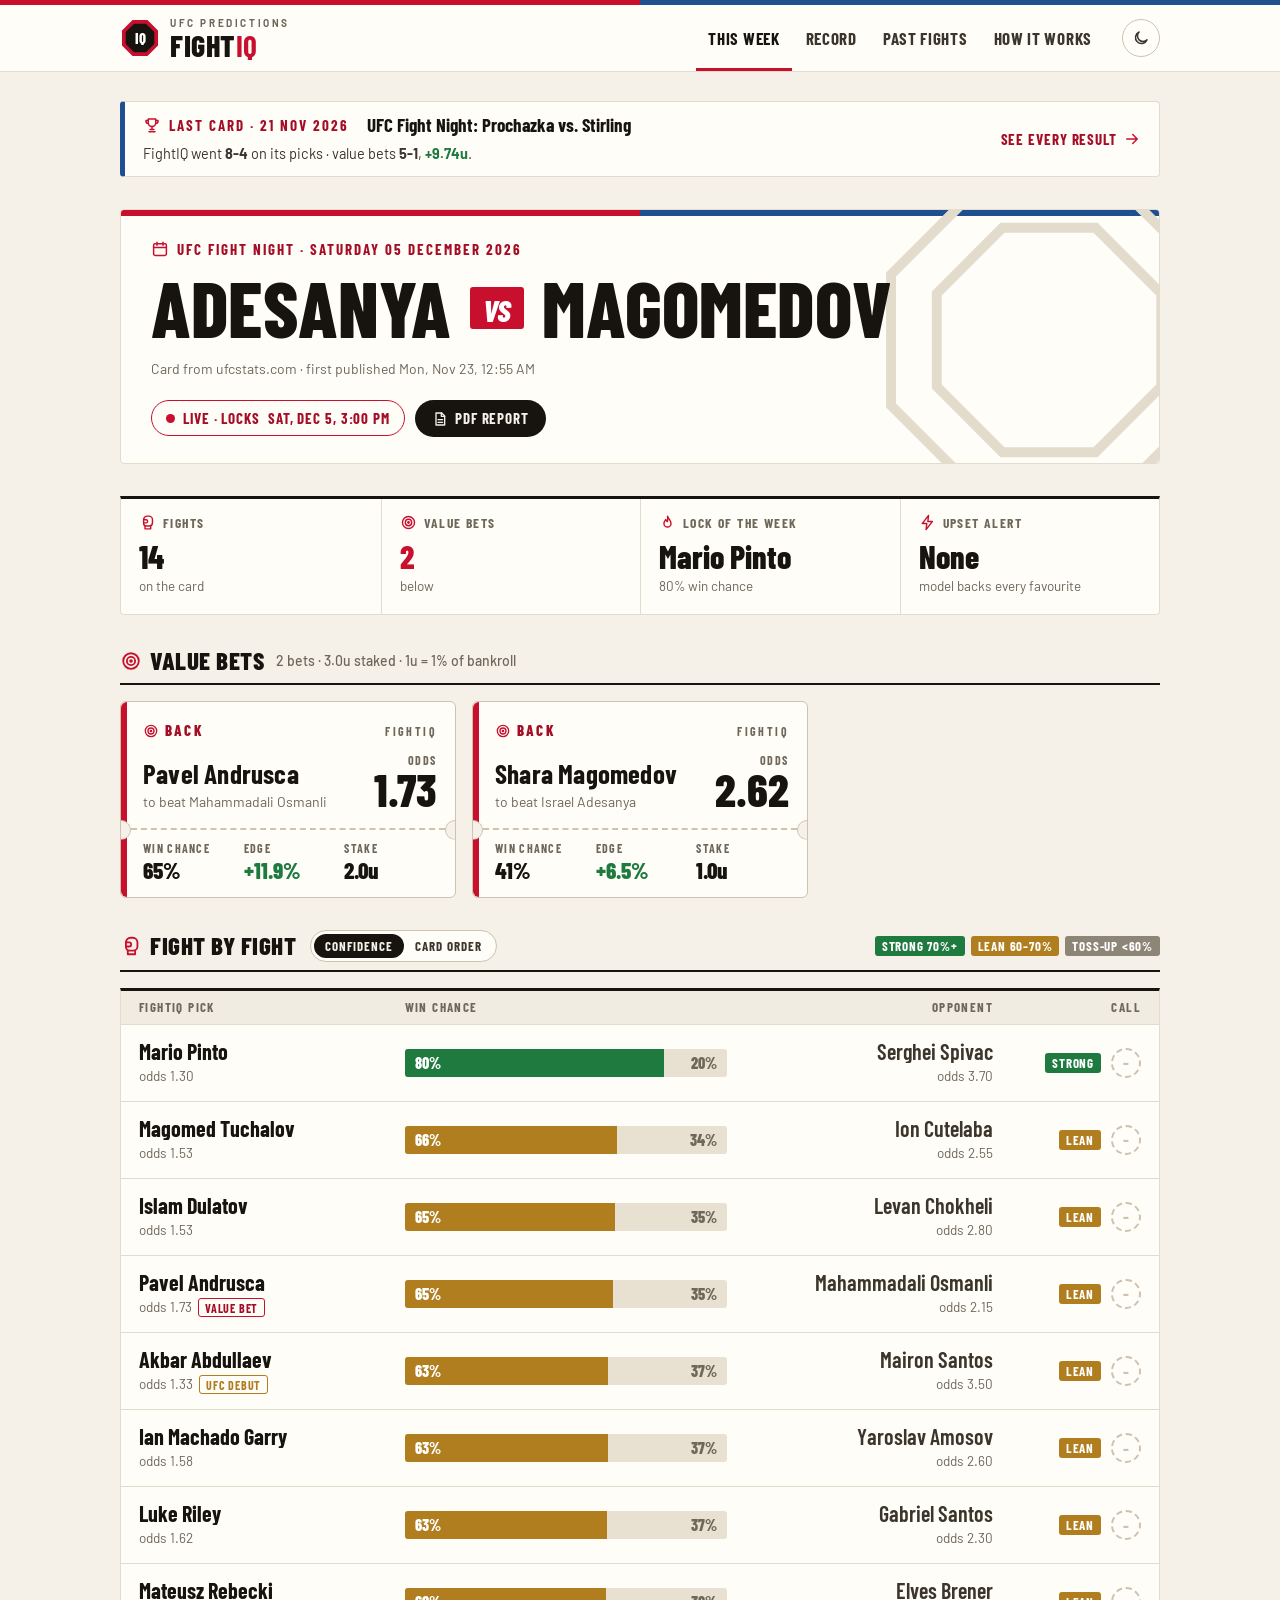
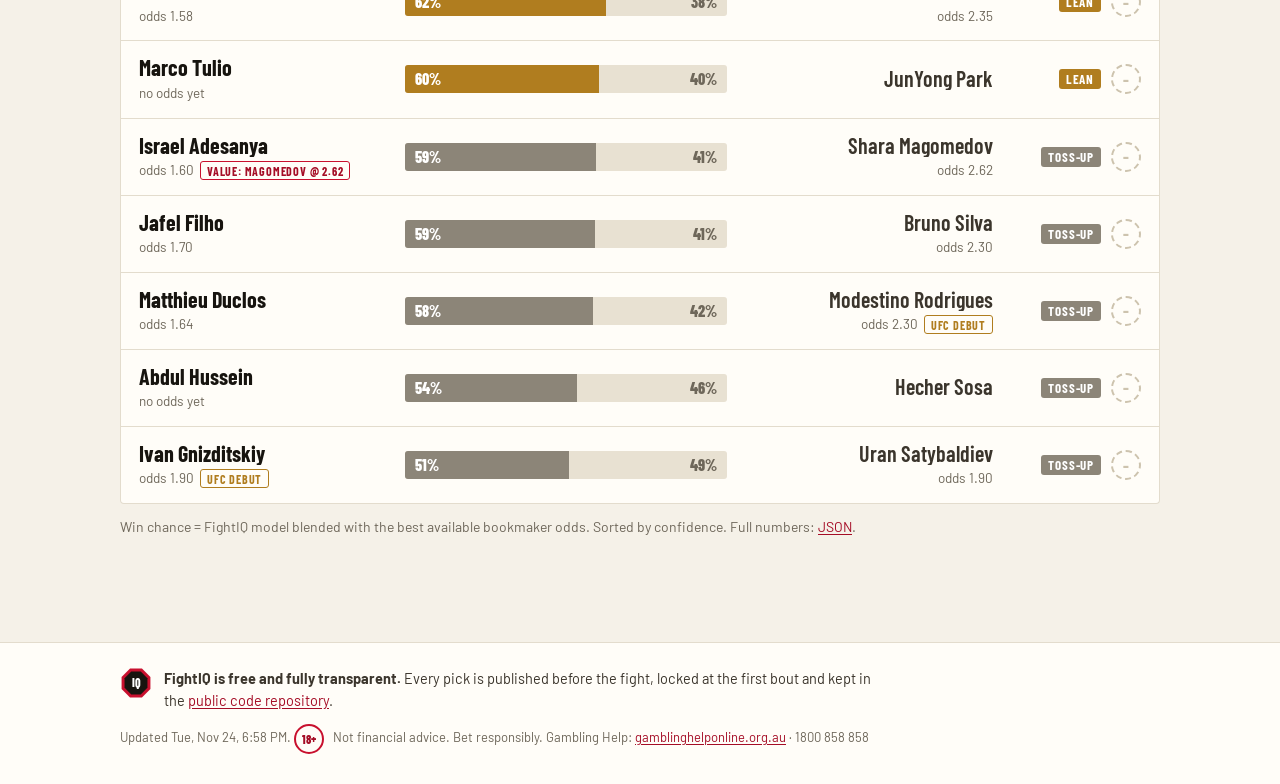
==== site/index.html @ d4d3aa1a "FightIQ update 2026-11-24 18:58 UTC" ====
<!doctype html>
<html lang="en">
<head>
<meta charset="utf-8">
<meta name="viewport" content="width=device-width, initial-scale=1">
<title>This week · UFC FightIQ</title>
<meta name="description" content="UFC FightIQ: free, fully transparent UFC fight predictions, value bets and a public track record.">
<meta name="theme-color" content="#f5f1e8">
<link rel="icon" href="assets/logo.svg" type="image/svg+xml">
<link rel="preconnect" href="https://fonts.googleapis.com"><link rel="preconnect" href="https://fonts.gstatic.com" crossorigin>
<link rel="stylesheet" href="https://fonts.googleapis.com/css2?family=Barlow+Condensed:ital,wght@0,600;0,700;0,800;1,800&family=Barlow:wght@400;500;600;700&display=swap">
<link rel="stylesheet" href="assets/style.css?v=7cd8a8290e">
<script>try{var t=localStorage.getItem("fightiq-theme");if(t)document.documentElement.setAttribute("data-theme",t)}catch(e){}</script>
</head>
<body>
<header class="top">
  <div class="wrap top-in">
    <a class="brand" href="index.html" aria-label="FightIQ home"><svg class="logo" viewBox="0 0 40 40" aria-hidden="true"><polygon points="38.02,27.46 27.46,38.02 12.54,38.02 1.98,27.46 1.98,12.54 12.54,1.98 27.46,1.98 38.02,12.54" fill="#C8102E"/><polygon points="34.32,25.93 25.93,34.32 14.07,34.32 5.68,25.93 5.68,14.07 14.07,5.68 25.93,5.68 34.32,14.07" fill="#17140F"/><text x="20" y="25.6" text-anchor="middle" font-size="15" font-weight="800" fill="#fff" font-family="Barlow Condensed,Arial Narrow,Helvetica,sans-serif">IQ</text></svg><span class="word"><small>UFC predictions</small>FIGHT<b>IQ</b></span></a>
    <nav aria-label="Main"><a href="index.html" class="on" aria-current="page">This week</a><a href="record.html">Record</a><a href="search.html">Past fights</a><a href="model.html">How it works</a></nav>
    <button class="theme" type="button" aria-label="Switch light or dark mode"><span class="ico moon"><svg viewBox="0 0 24 24" aria-hidden="true"><path d="M20 14.5A8 8 0 1 1 9.5 4a6.5 6.5 0 0 0 10.5 10.5z"/></svg></span><span class="ico sun"><svg viewBox="0 0 24 24" aria-hidden="true"><circle cx="12" cy="12" r="4"/><path d="M12 2v2.5M12 19.5V22M4.9 4.9l1.8 1.8M17.3 17.3l1.8 1.8M2 12h2.5M19.5 12H22M4.9 19.1l1.8-1.8M17.3 6.7l1.8-1.8"/></svg></span></button>
  </div>
</header>
<main class="wrap">
<a class="lastcard" href="weeks/2026-11-21_UFC-Fight-Night-Prochazka-vs-Stirling.html"><span class="kicker"><span class="ico"><svg viewBox="0 0 24 24" aria-hidden="true"><path d="M7 4h10v5a5 5 0 0 1-10 0z"/><path d="M7 6H4v1a3 3 0 0 0 3 3M17 6h3v1a3 3 0 0 1-3 3M12 14v4M8 21h8M9.5 18h5"/></svg></span>Last card · 21 Nov 2026</span><b>UFC Fight Night: Prochazka vs. Stirling</b><span class="lc-line">FightIQ went <b>8-4</b> on its picks · value bets <b>5-1</b>, <b class="good">+9.74u</b>.</span><span class="lc-go">See every result <span class="ico"><svg viewBox="0 0 24 24" aria-hidden="true"><path d="M5 12h14M13 6l6 6-6 6"/></svg></span></span></a>
<section class="poster">
  <svg class="watermark" viewBox="0 0 40 40" aria-hidden="true"><polygon points="37.55,27.27 27.27,37.55 12.73,37.55 2.45,27.27 2.45,12.73 12.73,2.45 27.27,2.45 37.55,12.73"/><polygon points="32.47,25.17 25.17,32.47 14.83,32.47 7.53,25.17 7.53,14.83 14.83,7.53 25.17,7.53 32.47,14.83"/></svg>
  <div class="poster-copy">
    <p class="kicker"><span class="ico"><svg viewBox="0 0 24 24" aria-hidden="true"><rect x="3.5" y="5" width="17" height="15.5" rx="2"/><path d="M3.5 10h17M8 3v4M16 3v4"/></svg></span>UFC Fight Night · Saturday 05 December 2026</p>
    <h1 class="bout" aria-label="UFC Fight Night: Adesanya vs. Magomedov"><span>Adesanya</span><i>vs</i><span>Magomedov</span></h1>
    <p class="meta">Card from ufcstats.com · first published
    <time datetime="2026-11-23T00:55:27+00:00">2026-11-23</time></p>
    
  </div>
  <div class="poster-side"><span class="status live"><span class="pulse"></span>Live · locks <time datetime="2026-12-05T15:00:00+00:00">2026-12-05 15:00 UTC</time></span><a class="btn" href="reports/2026-12-05_UFC-Fight-Night-Adesanya-vs-Magomedov.pdf"><span class="ico"><svg viewBox="0 0 24 24" aria-hidden="true"><path d="M6 3h8.5L19 7.5V21H6z"/><path d="M14 3v5h5M9 13h7M9 17h7"/></svg></span>PDF report</a></div>
</section><section class="board"><div class="cell"><span class="lbl"><span class="ico"><svg viewBox="0 0 24 24" aria-hidden="true"><path d="M6.5 12V8a5 5 0 0 1 5-5H14a5 5 0 0 1 5 5v4.5a4.5 4.5 0 0 1-4.5 4.5h-4A4 4 0 0 1 6.5 13z"/><path d="M6.5 12.5H10a2.2 2.2 0 0 0 0-4.4H6.5"/><path d="M8.5 17v4h8v-4"/></svg></span>Fights</span><strong class="val">14</strong><span class="sub">on the card</span></div><div class="cell"><span class="lbl"><span class="ico"><svg viewBox="0 0 24 24" aria-hidden="true"><circle cx="12" cy="12" r="8.5"/><circle cx="12" cy="12" r="4.5"/><circle cx="12" cy="12" r="1" fill="currentColor"/></svg></span>Value bets</span><strong class="val accent">2</strong><span class="sub">below</span></div><div class="cell"><span class="lbl"><span class="ico"><svg viewBox="0 0 24 24" aria-hidden="true"><path d="M12 3c.6 3.4 5 5.6 5 10.4a5 5 0 0 1-10 0c0-2.6 1.6-4.3 2.6-5.7.4 1.7 1.2 2.7 2.2 3.2.7-2.4.8-5 .2-7.9z"/></svg></span>Lock of the week</span><strong class="val">Mario Pinto</strong><span class="sub">80% win chance</span></div><div class="cell"><span class="lbl"><span class="ico"><svg viewBox="0 0 24 24" aria-hidden="true"><path d="M13.5 2 4.5 13.5h6.5L10 22l9-11.5h-6.5z"/></svg></span>Upset alert</span><strong class="val">None</strong><span class="sub">model backs every favourite</span></div></section>
<section><h2><span class="ico"><svg viewBox="0 0 24 24" aria-hidden="true"><circle cx="12" cy="12" r="8.5"/><circle cx="12" cy="12" r="4.5"/><circle cx="12" cy="12" r="1" fill="currentColor"/></svg></span>Value bets<span class="h2-note">2 bets · 3.0u staked · 1u = 1% of bankroll</span></h2><div class="slips"><article class="slip">
  <div class="slip-top"><span class="stamp"><span class="ico"><svg viewBox="0 0 24 24" aria-hidden="true"><circle cx="12" cy="12" r="8.5"/><circle cx="12" cy="12" r="4.5"/><circle cx="12" cy="12" r="1" fill="currentColor"/></svg></span>Back</span><span class="slip-id">FightIQ</span></div>
  <div class="slip-main"><div><h3>Pavel Andrusca</h3><small>to beat Mahammadali Osmanli</small></div>
  <div class="odds"><span>Odds</span><strong>1.73</strong></div></div>
  <div class="perf" aria-hidden="true"></div>
  <dl class="slip-stats"><div><dt>Win chance</dt><dd>65%</dd></div>
  <div><dt>Edge</dt><dd class="good">+11.9%</dd></div><div><dt>Stake</dt><dd>2.0u</dd></div></dl>
</article><article class="slip">
  <div class="slip-top"><span class="stamp"><span class="ico"><svg viewBox="0 0 24 24" aria-hidden="true"><circle cx="12" cy="12" r="8.5"/><circle cx="12" cy="12" r="4.5"/><circle cx="12" cy="12" r="1" fill="currentColor"/></svg></span>Back</span><span class="slip-id">FightIQ</span></div>
  <div class="slip-main"><div><h3>Shara Magomedov</h3><small>to beat Israel Adesanya</small></div>
  <div class="odds"><span>Odds</span><strong>2.62</strong></div></div>
  <div class="perf" aria-hidden="true"></div>
  <dl class="slip-stats"><div><dt>Win chance</dt><dd>41%</dd></div>
  <div><dt>Edge</dt><dd class="good">+6.5%</dd></div><div><dt>Stake</dt><dd>1.0u</dd></div></dl>
</article></div></section>
<section>
  <h2><span class="ico"><svg viewBox="0 0 24 24" aria-hidden="true"><path d="M6.5 12V8a5 5 0 0 1 5-5H14a5 5 0 0 1 5 5v4.5a4.5 4.5 0 0 1-4.5 4.5h-4A4 4 0 0 1 6.5 13z"/><path d="M6.5 12.5H10a2.2 2.2 0 0 0 0-4.4H6.5"/><path d="M8.5 17v4h8v-4"/></svg></span>Fight by fight <span class="sort" role="group" aria-label="Order fights by"><button type="button" class="sort-btn" data-sort="conf" aria-pressed="true">Confidence</button><button type="button" class="sort-btn" data-sort="card" aria-pressed="false">Card order</button></span><span class="legend"><span class="tier strong">Strong 70%+</span><span class="tier lean">Lean 60–70%</span><span class="tier toss">Toss-up &lt;60%</span></span></h2>
  <div class="tape" role="table" aria-label="FightIQ picks for every fight" data-sort="conf">
    <div class="bout-row tape-head" role="row"><span role="columnheader">FightIQ pick</span><span role="columnheader">Win chance</span>
    <span role="columnheader">Opponent</span><span role="columnheader">Call</span></div>
    <div class="bout-row" role="row" data-card="3" data-p="0.8043">
  <div class="corner pick" role="cell"><b>Mario Pinto</b><small>odds 1.30</small></div>
  <div class="split" role="cell" data-tip="Mario Pinto: 80.4% · model 79.0% · bookies 75.4%"><span class="seg strong" style="width:80.4%">80%</span><span class="seg opp">20%</span></div>
  <div class="corner opp" role="cell"><b>Serghei Spivac</b><small>odds 3.70</small></div>
  <div class="call" role="cell"><span class="tier strong">Strong</span><span class="res pending" title="Result not in yet">–</span></div>
</div><div class="bout-row" role="row" data-card="6" data-p="0.6585">
  <div class="corner pick" role="cell"><b>Magomed Tuchalov</b><small>odds 1.53</small></div>
  <div class="split" role="cell" data-tip="Magomed Tuchalov: 65.8% · model 63.2% · bookies 63.4%"><span class="seg lean" style="width:65.8%">66%</span><span class="seg opp">34%</span></div>
  <div class="corner opp" role="cell"><b>Ion Cutelaba</b><small>odds 2.55</small></div>
  <div class="call" role="cell"><span class="tier lean">Lean</span><span class="res pending" title="Result not in yet">–</span></div>
</div><div class="bout-row" role="row" data-card="4" data-p="0.6523">
  <div class="corner pick" role="cell"><b>Islam Dulatov</b><small>odds 1.53</small></div>
  <div class="split" role="cell" data-tip="Islam Dulatov: 65.2% · model 56.5% · bookies 64.9%"><span class="seg lean" style="width:65.2%">65%</span><span class="seg opp">35%</span></div>
  <div class="corner opp" role="cell"><b>Levan Chokheli</b><small>odds 2.80</small></div>
  <div class="call" role="cell"><span class="tier lean">Lean</span><span class="res pending" title="Result not in yet">–</span></div>
</div><div class="bout-row" role="row" data-card="10" data-p="0.6471">
  <div class="corner pick" role="cell"><b>Pavel Andrusca</b><small>odds 1.73<span class="tag accent">Value bet</span></small></div>
  <div class="split" role="cell" data-tip="Pavel Andrusca: 64.7% · model 78.2% · bookies 55.8%"><span class="seg lean" style="width:64.7%">65%</span><span class="seg opp">35%</span></div>
  <div class="corner opp" role="cell"><b>Mahammadali Osmanli</b><small>odds 2.15</small></div>
  <div class="call" role="cell"><span class="tier lean">Lean</span><span class="res pending" title="Result not in yet">–</span></div>
</div><div class="bout-row" role="row" data-card="5" data-p="0.6315">
  <div class="corner pick" role="cell"><b>Akbar Abdullaev</b><small>odds 1.33<span class="tag">UFC debut</span></small></div>
  <div class="split" role="cell" data-tip="Akbar Abdullaev: 63.1% · model 22.9% · bookies 73.8%"><span class="seg lean" style="width:63.1%">63%</span><span class="seg opp">37%</span></div>
  <div class="corner opp" role="cell"><b>Mairon Santos</b><small>odds 3.50</small></div>
  <div class="call" role="cell"><span class="tier lean">Lean</span><span class="res pending" title="Result not in yet">–</span></div>
</div><div class="bout-row" role="row" data-card="2" data-p="0.6312">
  <div class="corner pick" role="cell"><b>Ian Machado Garry</b><small>odds 1.58<span class="slot">Co-main</span></small></div>
  <div class="split" role="cell" data-tip="Ian Machado Garry: 63.1% · model 56.5% · bookies 62.5%"><span class="seg lean" style="width:63.1%">63%</span><span class="seg opp">37%</span></div>
  <div class="corner opp" role="cell"><b>Yaroslav Amosov</b><small>odds 2.60</small></div>
  <div class="call" role="cell"><span class="tier lean">Lean</span><span class="res pending" title="Result not in yet">–</span></div>
</div><div class="bout-row" role="row" data-card="13" data-p="0.6285">
  <div class="corner pick" role="cell"><b>Luke Riley</b><small>odds 1.62</small></div>
  <div class="split" role="cell" data-tip="Luke Riley: 62.8% · model 64.6% · bookies 59.4%"><span class="seg lean" style="width:62.8%">63%</span><span class="seg opp">37%</span></div>
  <div class="corner opp" role="cell"><b>Gabriel Santos</b><small>odds 2.30</small></div>
  <div class="call" role="cell"><span class="tier lean">Lean</span><span class="res pending" title="Result not in yet">–</span></div>
</div><div class="bout-row" role="row" data-card="14" data-p="0.6241">
  <div class="corner pick" role="cell"><b>Mateusz Rebecki</b><small>odds 1.58</small></div>
  <div class="split" role="cell" data-tip="Mateusz Rebecki: 62.4% · model 59.6% · bookies 60.7%"><span class="seg lean" style="width:62.4%">62%</span><span class="seg opp">38%</span></div>
  <div class="corner opp" role="cell"><b>Elves Brener</b><small>odds 2.35</small></div>
  <div class="call" role="cell"><span class="tier lean">Lean</span><span class="res pending" title="Result not in yet">–</span></div>
</div><div class="bout-row" role="row" data-card="9" data-p="0.6024">
  <div class="corner pick" role="cell"><b>Marco Tulio</b><small>no odds yet</small></div>
  <div class="split" role="cell" data-tip="Marco Tulio: 60.2%"><span class="seg lean" style="width:60.2%">60%</span><span class="seg opp">40%</span></div>
  <div class="corner opp" role="cell"><b>JunYong Park</b><small></small></div>
  <div class="call" role="cell"><span class="tier lean">Lean</span><span class="res pending" title="Result not in yet">–</span></div>
</div><div class="bout-row" role="row" data-card="1" data-p="0.5937">
  <div class="corner pick" role="cell"><b>Israel Adesanya</b><small>odds 1.60<span class="slot">Main event</span><span class="tag accent">Value: Magomedov @ 2.62</span></small></div>
  <div class="split" role="cell" data-tip="Israel Adesanya: 59.4% · model 45.0% · bookies 62.2%"><span class="seg toss" style="width:59.4%">59%</span><span class="seg opp">41%</span></div>
  <div class="corner opp" role="cell"><b>Shara Magomedov</b><small>odds 2.62</small></div>
  <div class="call" role="cell"><span class="tier toss">Toss-up</span><span class="res pending" title="Result not in yet">–</span></div>
</div><div class="bout-row" role="row" data-card="7" data-p="0.5902">
  <div class="corner pick" role="cell"><b>Jafel Filho</b><small>odds 1.70</small></div>
  <div class="split" role="cell" data-tip="Jafel Filho: 59.0% · model 56.9% · bookies 57.8%"><span class="seg toss" style="width:59.0%">59%</span><span class="seg opp">41%</span></div>
  <div class="corner opp" role="cell"><b>Bruno Silva</b><small>odds 2.30</small></div>
  <div class="call" role="cell"><span class="tier toss">Toss-up</span><span class="res pending" title="Result not in yet">–</span></div>
</div><div class="bout-row" role="row" data-card="11" data-p="0.5829">
  <div class="corner pick" role="cell"><b>Matthieu Duclos</b><small>odds 1.64</small></div>
  <div class="split" role="cell" data-tip="Matthieu Duclos: 58.3% · model 51.1% · bookies 58.9%"><span class="seg toss" style="width:58.3%">58%</span><span class="seg opp">42%</span></div>
  <div class="corner opp" role="cell"><b>Modestino Rodrigues</b><small>odds 2.30<span class="tag">UFC debut</span></small></div>
  <div class="call" role="cell"><span class="tier toss">Toss-up</span><span class="res pending" title="Result not in yet">–</span></div>
</div><div class="bout-row" role="row" data-card="12" data-p="0.5355">
  <div class="corner pick" role="cell"><b>Abdul Hussein</b><small>no odds yet</small></div>
  <div class="split" role="cell" data-tip="Abdul Hussein: 53.5%"><span class="seg toss" style="width:53.5%">54%</span><span class="seg opp">46%</span></div>
  <div class="corner opp" role="cell"><b>Hecher Sosa</b><small></small></div>
  <div class="call" role="cell"><span class="tier toss">Toss-up</span><span class="res pending" title="Result not in yet">–</span></div>
</div><div class="bout-row" role="row" data-card="8" data-p="0.5079">
  <div class="corner pick" role="cell"><b>Ivan Gnizditskiy</b><small>odds 1.90<span class="tag">UFC debut</span></small></div>
  <div class="split" role="cell" data-tip="Ivan Gnizditskiy: 50.8% · model 52.5% · bookies 50.0%"><span class="seg toss" style="width:50.8%">51%</span><span class="seg opp">49%</span></div>
  <div class="corner opp" role="cell"><b>Uran Satybaldiev</b><small>odds 1.90</small></div>
  <div class="call" role="cell"><span class="tier toss">Toss-up</span><span class="res pending" title="Result not in yet">–</span></div>
</div>
  </div>
  <p class="note">Win chance = FightIQ model blended with the best available bookmaker odds. <span class="sort-note">Sorted by confidence.</span> Full numbers: <a href="data/weeks/2026-12-05_UFC-Fight-Night-Adesanya-vs-Magomedov.json">JSON</a>.</p>
</section>
</main>
<footer class="foot">
  <div class="wrap foot-in">
    <div class="foot-brand"><svg class="logo" viewBox="0 0 40 40" aria-hidden="true"><polygon points="38.02,27.46 27.46,38.02 12.54,38.02 1.98,27.46 1.98,12.54 12.54,1.98 27.46,1.98 38.02,12.54" fill="#C8102E"/><polygon points="34.32,25.93 25.93,34.32 14.07,34.32 5.68,25.93 5.68,14.07 14.07,5.68 25.93,5.68 34.32,14.07" fill="#17140F"/><text x="20" y="25.6" text-anchor="middle" font-size="15" font-weight="800" fill="#fff" font-family="Barlow Condensed,Arial Narrow,Helvetica,sans-serif">IQ</text></svg><p><b>FightIQ is free and fully transparent.</b> Every pick is published before the fight,
    locked at the first bout and kept in the <a href="https://github.com/johnthewizwe23/FightIQ">public code repository</a>.</p></div>
    <p class="foot-small">Updated <time datetime="2026-11-24T18:58:11+00:00">2026-11-24 18:58 UTC</time>. <span class="age">18+</span> Not financial advice. Bet responsibly. Gambling Help:
    <a href="https://www.gamblinghelponline.org.au">gamblinghelponline.org.au</a> · 1800 858 858</p>
  </div>
</footer>
<script src="assets/app.js?v=45d0e978c8"></script>
</body>
</html>
---- site/assets/style.css ----
:root{color-scheme:light;--paper:#f5f1e8;--card:#fffdf8;--card-2:#f1ece1;--ink:#17140f;--ink-2:#3b352c;--muted:#6e675a;
--line:#e3dccd;--line-2:#cdc3ae;--red:#c8102e;--red-ink:#a50d26;--red-soft:#f8e4e2;--blue:#1d4f91;--good:#1f7a3f;--bad:#b42318;
--strong:#1f7a3f;--lean:#b07d1f;--toss:#8c8578;--series:#1d4f91;--grid:#e8e2d5;--opp:#e8e1d2;
--display:"Barlow Condensed","Arial Narrow",Impact,sans-serif;--body:Barlow,"Segoe UI",Roboto,Helvetica,Arial,sans-serif}
:root[data-theme="dark"]{color-scheme:dark;--paper:#141311;--card:#1d1b18;--card-2:#25221e;--ink:#f3efe7;--ink-2:#d8d1c3;
--muted:#a69f91;--line:#33302a;--line-2:#4b463d;--red:#ef4056;--red-ink:#ff7385;--red-soft:#3a1b1f;--blue:#7aa5e6;--good:#55c27f;
--bad:#f2685d;--strong:#2f9e5b;--lean:#c4922f;--toss:#77705f;--series:#7aa5e6;--grid:#2c2924;--opp:#302d27}
*{box-sizing:border-box}html{-webkit-text-size-adjust:100%}[hidden]{display:none!important}
body{margin:0;background:var(--paper);color:var(--ink);font:16px/1.55 var(--body)}
a{color:var(--red-ink);text-underline-offset:2px}a:hover{color:var(--red)}
.wrap{max-width:1080px;margin:0 auto;padding:0 20px}
.ico{display:inline-flex;width:18px;height:18px;flex:none;color:var(--red)}
.ico svg{width:100%;height:100%;fill:none;stroke:currentColor;stroke-width:2;stroke-linecap:round;stroke-linejoin:round}
.vh{position:absolute;width:1px;height:1px;overflow:hidden;clip:rect(0 0 0 0);white-space:nowrap}
.muted{color:var(--muted)}.small{font-size:13px}.good{color:var(--good)}.bad{color:var(--bad)}.accent{color:var(--red)}

.top{background:var(--card);box-shadow:0 1px 0 var(--line);position:sticky;top:0;z-index:5}
.top::before{content:"";display:block;height:5px;background:linear-gradient(90deg,var(--red) 0 50%,var(--blue) 50% 100%)}
.top-in{display:flex;align-items:center;gap:18px;min-height:66px}
.brand{display:flex;align-items:center;gap:10px;text-decoration:none;color:var(--ink);margin-right:auto}
.brand:hover{color:var(--ink)}.logo{width:40px;height:40px;flex:none}
.word{font:800 30px/.9 var(--display);letter-spacing:.5px}.word b{color:var(--red)}
.word small{display:block;font:700 10px/1 var(--body);letter-spacing:2.6px;text-transform:uppercase;color:var(--muted);margin-bottom:4px}
nav{display:flex;gap:2px}
nav a{font:700 17px/1 var(--display);letter-spacing:.7px;text-transform:uppercase;color:var(--ink-2);text-decoration:none;
padding:24px 12px 21px;border-bottom:3px solid transparent}
nav a:hover{color:var(--red)}nav a.on{color:var(--ink);border-bottom-color:var(--red)}
.theme{appearance:none;border:1.5px solid var(--line-2);background:var(--card);width:38px;height:38px;border-radius:50%;
display:grid;place-items:center;cursor:pointer;padding:0}
.theme .ico{color:var(--ink-2)}.theme .sun,[data-theme="dark"] .theme .moon{display:none}[data-theme="dark"] .theme .sun{display:inline-flex}

main.wrap{padding:30px 20px 56px}
section{margin:32px 0}
main.wrap > :first-child{margin-top:0}
h1{font:800 48px/.96 var(--display);letter-spacing:.2px;text-transform:uppercase;margin:8px 0 12px}
h2{display:flex;align-items:center;flex-wrap:wrap;gap:8px;font:800 25px/1.1 var(--display);text-transform:uppercase;letter-spacing:.5px;
margin:0 0 16px;padding-bottom:8px;border-bottom:2px solid var(--ink)}
h2 .ico{width:22px;height:22px}
h3{margin:0;font:700 22px/1.1 var(--display);letter-spacing:.2px}
.h2-note{font:500 14px/1.3 var(--body);text-transform:none;letter-spacing:0;color:var(--muted);margin-left:4px}
.kicker{display:flex;align-items:center;gap:8px;margin:0;font:700 15px/1.2 var(--display);letter-spacing:2px;text-transform:uppercase;color:var(--red-ink)}
.lede{margin:0;max-width:690px;color:var(--ink-2);font-size:17px}
.note{color:var(--muted);font-size:14px;margin:12px 0 0}

.hero{display:flex;justify-content:space-between;align-items:flex-end;gap:16px 24px;flex-wrap:wrap;margin-top:6px;
padding-bottom:24px;border-bottom:1px solid var(--line)}
.hero-side,.poster-side{display:flex;gap:10px;align-items:center;flex-wrap:wrap}
.btn{display:inline-flex;align-items:center;gap:7px;background:var(--ink);color:var(--paper);border:0;padding:11px 17px 10px;
border-radius:999px;text-decoration:none;font:700 15px/1 var(--display);letter-spacing:.9px;text-transform:uppercase;cursor:pointer}
.btn .ico{color:inherit;width:16px;height:16px}.btn:hover{background:var(--red);color:#fff}

.poster{position:relative;overflow:hidden;background:var(--card);border:1px solid var(--line);border-radius:4px;
padding:30px 30px 26px;display:flex;justify-content:space-between;align-items:flex-end;gap:20px;flex-wrap:wrap}
.poster::before{content:"";position:absolute;left:0;right:0;top:0;height:6px;background:linear-gradient(90deg,var(--red) 0 50%,var(--blue) 50% 100%)}
.watermark{position:absolute;right:-70px;top:-50px;width:360px;height:360px;fill:none;stroke:var(--line);stroke-width:1.1;pointer-events:none}
.poster-copy,.poster-side{position:relative}.poster-copy{max-width:780px}
.bout{font-size:clamp(40px,7.4vw,78px);line-height:.92;margin:14px 0;display:flex;flex-wrap:wrap;align-items:center;gap:4px 18px}
.bout i{font:italic 800 .4em/1 var(--display);color:#fff;background:var(--red);padding:.2em .42em .14em;border-radius:3px}
.meta{margin:0;color:var(--muted);font-size:14px}
.status{display:inline-flex;align-items:center;gap:8px;font:700 15px/1 var(--display);letter-spacing:.9px;text-transform:uppercase;
padding:10px 14px 9px;border-radius:999px;border:1.5px solid var(--line-2);color:var(--ink-2)}
.status .ico{width:16px;height:16px;color:inherit}.status.live{border-color:var(--red);color:var(--red-ink)}
.pulse{width:9px;height:9px;border-radius:50%;background:var(--red);animation:pulse 1.8s infinite}
@keyframes pulse{0%{box-shadow:0 0 0 0 rgba(200,16,46,.55)}70%,100%{box-shadow:0 0 0 9px rgba(200,16,46,0)}}
@media (prefers-reduced-motion:reduce){.pulse{animation:none}}

.board{display:grid;grid-template-columns:repeat(auto-fit,minmax(190px,1fr));background:var(--card);border:1px solid var(--line);
border-top:3px solid var(--ink);border-radius:0 0 4px 4px}
.cell{padding:15px 18px 17px;border-left:1px solid var(--line);min-width:0}.cell:first-child{border-left:0}
.cell .lbl{display:flex;align-items:center;gap:7px;font:700 13.5px/1 var(--display);letter-spacing:1.4px;text-transform:uppercase;color:var(--muted)}
.cell .lbl .ico{width:17px;height:17px}
.cell .val{display:block;font:800 32px/1.05 var(--display);margin:9px 0 3px;white-space:nowrap;overflow:hidden;text-overflow:ellipsis}
.cell .sub{display:block;font-size:13.5px;color:var(--muted)}

.slips{display:grid;grid-template-columns:repeat(auto-fill,minmax(290px,1fr));gap:16px}
.slip{position:relative;background:var(--card);border:1px solid var(--line-2);border-radius:6px;padding:14px 18px 15px 22px}
.slip::before{content:"";position:absolute;left:0;top:0;bottom:0;width:6px;background:var(--red);border-radius:6px 0 0 6px}
.slip-top{display:flex;justify-content:space-between;align-items:center;min-height:30px}
.stamp{display:inline-flex;align-items:center;gap:6px;font:800 15px/1 var(--display);letter-spacing:2.2px;text-transform:uppercase;color:var(--red-ink)}
.stamp .ico{width:16px;height:16px}
.slip-id{font:700 12px/1 var(--display);letter-spacing:2.4px;text-transform:uppercase;color:var(--muted)}
.slip-main{display:flex;justify-content:space-between;align-items:flex-end;gap:12px;margin-top:8px}
.slip-main h3{font-size:27px}.slip-main small{color:var(--muted);font-size:14px}
.odds{text-align:right}.odds span{display:block;font:700 12px/1 var(--display);letter-spacing:1.6px;text-transform:uppercase;color:var(--muted)}
.odds strong{font:800 46px/1 var(--display)}
.perf{position:relative;border-top:2px dashed var(--line-2);margin:14px -18px 12px -22px}
.perf::before,.perf::after{content:"";position:absolute;top:-10px;width:18px;height:18px;border-radius:50%;background:var(--paper);border:1px solid var(--line-2)}
.perf::before{left:-10px;clip-path:inset(0 0 0 50%)}.perf::after{right:-10px;clip-path:inset(0 50% 0 0)}
.slip-stats{display:grid;grid-template-columns:repeat(3,1fr);gap:8px;margin:0}.slip-stats div{min-width:0}
.slip-stats dt{font:700 12px/1 var(--display);letter-spacing:1.3px;text-transform:uppercase;color:var(--muted)}
.slip-stats dd{margin:5px 0 0;font:800 23px/1 var(--display)}
.empty{background:var(--card);border:1.5px dashed var(--line-2);border-radius:6px;padding:22px;color:var(--muted);text-align:center}

.legend{display:inline-flex;gap:6px;margin-left:auto;flex-wrap:wrap}
.sort{display:inline-flex;background:var(--card);border:1.5px solid var(--line-2);border-radius:999px;padding:3px;margin-left:6px}
.sort-btn{appearance:none;border:0;background:transparent;color:var(--ink-2);font:700 13px/1 var(--display);letter-spacing:1px;
text-transform:uppercase;padding:6px 11px 5px;border-radius:999px;cursor:pointer}
.sort-btn:hover{color:var(--red)}.sort-btn[aria-pressed="true"]{background:var(--ink);color:var(--paper)}
.slot{display:none;font:700 12px/1 var(--display);letter-spacing:1px;text-transform:uppercase;color:var(--ink-2);
background:var(--card-2);border-radius:3px;padding:4px 6px 3px}
.tape[data-sort="card"] .slot{display:inline-block}
.tier{display:inline-block;font:700 13px/1 var(--display);letter-spacing:.8px;text-transform:uppercase;border-radius:3px;padding:4px 7px 3px;color:#fff}
.tier.strong{background:var(--strong)}.tier.lean{background:var(--lean)}.tier.toss{background:var(--toss)}
.res{display:inline-grid;place-items:center;min-width:30px;height:30px;padding:0 5px;border-radius:999px;font:800 15px/1 var(--display);
border:2px solid currentColor}
.res.win{color:var(--good)}.res.loss{color:var(--bad)}.res.void{color:var(--muted);font-size:12px}
.res.pending{color:var(--line-2);border-style:dashed}
.tag{display:inline-block;font:700 12px/1 var(--display);letter-spacing:.8px;text-transform:uppercase;border:1.5px solid var(--lean);
color:var(--lean);border-radius:3px;padding:3px 6px 2px}
.tag.accent{border-color:var(--red);color:var(--red-ink)}

.tape,.list{background:var(--card);border:1px solid var(--line);border-top:3px solid var(--ink);border-radius:0 0 4px 4px}
.bout-row{display:grid;grid-template-columns:minmax(0,1.15fr) minmax(0,1.5fr) minmax(0,1.15fr) 130px;gap:18px;align-items:center;
padding:14px 18px;border-top:1px solid var(--line)}
.tape-head,.fhead,.ehead{border-top:0;background:var(--card-2);padding-top:10px;padding-bottom:10px;font:700 13px/1 var(--display);
letter-spacing:1.4px;text-transform:uppercase;color:var(--muted)}
.tape-head span:nth-child(3),.tape-head span:last-child{text-align:right}
.corner b{display:block;font:700 22px/1.1 var(--display);white-space:nowrap;overflow:hidden;text-overflow:ellipsis}
.corner small{display:flex;flex-wrap:wrap;gap:6px;align-items:center;color:var(--muted);font-size:13.5px;margin-top:3px}
.corner.opp{text-align:right}.corner.opp b{color:var(--ink-2);font-weight:600}.corner.opp small{justify-content:flex-end}
.split{display:flex;height:28px;border-radius:3px;overflow:hidden;background:var(--opp);cursor:default}
.seg{display:flex;align-items:center;font:800 16px/1 var(--display);padding:0 10px;white-space:nowrap}
.seg.strong{background:var(--strong);color:#fff}.seg.lean{background:var(--lean);color:#fff}.seg.toss{background:var(--toss);color:#fff}
.seg.opp{flex:1;justify-content:flex-end;color:var(--muted)}
.call{display:flex;justify-content:flex-end;align-items:center;gap:10px}

.tablewrap{overflow-x:auto;background:var(--card);border:1px solid var(--line);border-top:3px solid var(--ink);border-radius:0 0 4px 4px}
table{border-collapse:collapse;width:100%;font-size:15px}
th,td{padding:10px 14px;text-align:left;border-top:1px solid var(--line);white-space:nowrap}
thead th{border-top:0;background:var(--card-2);font:700 13px/1 var(--display);letter-spacing:1.3px;text-transform:uppercase;color:var(--muted)}
tbody tr:hover td{background:var(--card-2)}tr.hl td{background:var(--red-soft);font-weight:700}
.grid2{display:grid;grid-template-columns:repeat(auto-fit,minmax(min(100%,470px),1fr));gap:16px;margin-top:16px}
.mini{display:inline-block;width:80px;height:8px;background:var(--opp);border-radius:99px;vertical-align:middle;overflow:hidden;margin-right:6px}
.mini span{display:block;height:100%;background:var(--red);border-radius:99px}

.rounds{display:grid;grid-template-columns:repeat(auto-fit,minmax(230px,1fr));gap:14px}
.round{background:var(--card);border:1px solid var(--line);border-top:4px solid var(--red);border-radius:0 0 4px 4px;padding:16px 18px 18px}
.round:nth-child(even){border-top-color:var(--blue)}.round:nth-child(even) .ico{color:var(--blue)}
.rnum{display:block;font:800 13px/1 var(--display);letter-spacing:2.6px;text-transform:uppercase;color:var(--muted);margin-bottom:12px}
.round .ico{width:30px;height:30px}.round h3{margin:10px 0 6px}.round p{margin:0;color:var(--ink-2);font-size:15px}
.rules{margin:0;padding-left:20px}.rules li{margin:8px 0}.rules li::marker{color:var(--red)}

.chart{margin:0;background:var(--card);border:1px solid var(--line);border-radius:4px;padding:16px}
.chart figcaption{font:700 14px/1.2 var(--display);letter-spacing:1.2px;text-transform:uppercase;color:var(--muted);margin-bottom:8px}
.chart svg{width:100%;height:auto;display:block;overflow:visible}
.chart .grid{stroke:var(--grid);stroke-width:1}.chart .grid.zero{stroke:var(--muted);stroke-opacity:.5}
.chart .axis{fill:var(--muted);font-size:11px}.chart .label{fill:var(--ink);font-size:11.5px;font-weight:700}
.chart .line{fill:none;stroke:var(--series);stroke-width:2.5;stroke-linejoin:round;stroke-linecap:round}
.chart .dot,.chart .cross-dot{fill:var(--series);stroke:var(--card);stroke-width:2}.chart .cross-dot{opacity:0}
.chart .barfill{fill:var(--series)}.chart .barfill:hover{opacity:.85}
.chart .hit{fill:transparent}.chart .cross{stroke:var(--muted);stroke-width:1;opacity:0}
.tip{position:fixed;z-index:20;pointer-events:none;background:var(--ink);color:var(--paper);font-size:13px;padding:7px 10px;border-radius:4px;
max-width:280px;box-shadow:0 6px 18px rgba(0,0,0,.18);opacity:0;transition:opacity .08s}

.result-line{display:flex;align-items:center;gap:8px;margin:10px 0 0;font-size:15px;color:var(--ink-2)}
.lastcard{display:grid;grid-template-columns:auto 1fr auto;align-items:center;gap:6px 18px;background:var(--card);border:1px solid var(--line);
border-left:5px solid var(--blue);border-radius:4px;padding:12px 18px;margin-bottom:18px;text-decoration:none;color:var(--ink)}
.lastcard:hover{border-color:var(--line-2);color:var(--ink)}.lastcard b{font:700 19px/1.15 var(--display)}
.lastcard .lc-line{grid-column:1/3;color:var(--ink-2);font-size:14.5px}.lastcard .lc-line b{font:inherit;font-weight:700}
.lastcard .lc-go{grid-row:1/3;grid-column:3;display:inline-flex;align-items:center;gap:6px;font:700 15px/1 var(--display);
letter-spacing:.9px;text-transform:uppercase;color:var(--red-ink)}
.foot{border-top:1px solid var(--line);background:var(--card);margin-top:16px}
.foot-in{display:grid;gap:12px;padding:24px 20px 30px}
.foot-brand{display:flex;gap:12px;align-items:flex-start}.foot-brand .logo{width:32px;height:32px}
.foot-brand p{margin:0;max-width:720px;color:var(--ink-2);font-size:14.5px}
.foot-small{margin:0;color:var(--muted);font-size:13px}
.age{display:inline-grid;place-items:center;width:30px;height:30px;border-radius:50%;border:2px solid var(--red);color:var(--red-ink);
font:800 12px/1 var(--display);margin-right:6px;vertical-align:middle}

.tabs{display:inline-flex;background:var(--card);border:1.5px solid var(--line-2);border-radius:999px;padding:4px;margin-bottom:14px}
.tab{appearance:none;border:0;background:transparent;color:var(--ink-2);font:700 16px/1 var(--display);letter-spacing:1px;
text-transform:uppercase;padding:9px 16px 8px;border-radius:999px;display:inline-flex;align-items:center;gap:7px;cursor:pointer}
.tab .ico{width:16px;height:16px;color:inherit}.tab[aria-selected="true"]{background:var(--ink);color:var(--paper)}
.finder-bar{display:flex;gap:10px;flex-wrap:wrap}
.search{position:relative;flex:1 1 300px;min-width:0}
.search .ico{position:absolute;left:14px;top:50%;transform:translateY(-50%);color:var(--muted);pointer-events:none}
.finder-bar input,.finder-bar select{font:inherit;font-size:16px;color:var(--ink);background:var(--card);border:1.5px solid var(--line-2);
border-radius:6px;padding:11px 13px}
.search input{width:100%;padding-left:42px}.finder-bar select{font-weight:600;flex:0 1 auto}
.finder-bar input:focus,.finder-bar select:focus,.chip:focus-visible,.tab:focus-visible,.sort-btn:focus-visible,.ev-link:focus-visible,.btn:focus-visible,
.theme:focus-visible{outline:2px solid var(--blue);outline-offset:2px}
.chips{display:flex;gap:6px;flex-wrap:wrap;align-items:center;margin:12px 0 4px}
.chips > span{font:700 13px/1 var(--display);letter-spacing:1.4px;text-transform:uppercase;color:var(--muted);margin-right:4px}
.chip{font:600 14px/1 var(--body);color:var(--ink-2);background:transparent;border:1.5px solid var(--line-2);border-radius:999px;
padding:6px 12px;cursor:pointer}.chip:hover{border-color:var(--red);color:var(--red-ink)}
.summary{margin:18px 0 12px;font-size:16px}
.frow,.erow{display:grid;gap:16px;align-items:center;padding:12px 18px;border-top:1px solid var(--line)}
.frow{grid-template-columns:minmax(0,1.8fr) minmax(0,1.3fr) minmax(0,1.1fr) 52px}
.erow{grid-template-columns:minmax(0,2fr) 96px minmax(0,1.2fr) 118px 132px}
.fhead,.ehead{border-top:0}.frow > span:last-child{text-align:right}
.who b{display:block;font:700 19px/1.15 var(--display);white-space:nowrap;overflow:hidden;text-overflow:ellipsis}
.who b i{font-style:normal;font-weight:600;color:var(--muted);font-size:.8em;margin:0 3px}
.who small,.ev small{display:flex;gap:6px;flex-wrap:wrap;align-items:center;color:var(--muted);font-size:13.5px;margin-top:2px}
.frow .tier{padding:3px 6px 2px}.frow .tag{text-transform:none;letter-spacing:.2px;white-space:nowrap}
.frow .tag b{display:inline;font:inherit;font-weight:800}
.ev-link{appearance:none;border:0;background:none;padding:0;color:var(--ink);font:700 19px/1.15 var(--display);text-align:left;cursor:pointer;
text-decoration:underline;text-decoration-color:var(--line-2);text-underline-offset:3px}
.ev-link:hover{color:var(--red-ink);text-decoration-color:currentColor}
.erow b{font:800 19px/1 var(--display)}.erow .score{font-size:23px}
.rate{display:flex;align-items:center;gap:10px}.rate-bar{flex:1;height:10px;background:var(--opp);border-radius:99px;overflow:hidden}
.rate-bar span{display:block;height:100%;border-radius:99px}.rate-bar .strong{background:var(--strong)}.rate-bar .lean{background:var(--lean)}
.rate-bar .toss{background:var(--toss)}
.more{margin:16px auto 0;display:flex}

@media (max-width:760px){
.wrap{padding:0 16px}main.wrap{padding:22px 16px 44px}
.top-in{flex-wrap:wrap;gap:0 12px;min-height:0;padding-top:10px}.word{font-size:26px}
.brand{order:1}.theme{order:2}nav{order:3;width:calc(100% + 32px);overflow-x:auto;scrollbar-width:none;margin:4px -16px 0;padding:0 8px}
nav::-webkit-scrollbar{display:none}nav a{padding:12px 10px 10px;font-size:16px;white-space:nowrap}
h1{font-size:38px}h2{font-size:22px}.legend{margin-left:0}.sort{margin-left:0}
.poster{padding:24px 18px 20px}.watermark{width:230px;height:230px;right:-80px;top:-40px}
.board{grid-template-columns:1fr 1fr}.cell{border-left:0;border-top:1px solid var(--line);padding:12px 14px 14px}
.cell:nth-child(-n+2){border-top:0}.cell:nth-child(even){border-left:1px solid var(--line)}
.cell .val{font-size:25px;white-space:normal}
.slips{grid-template-columns:1fr}
.lastcard{grid-template-columns:1fr}.lastcard .lc-line{grid-column:1}.lastcard .lc-go{grid-row:auto;grid-column:1}
.tape-head,.fhead,.ehead{display:none}
.bout-row{grid-template-columns:minmax(0,1fr) minmax(0,1fr);grid-template-areas:"pick opp" "split split" "call call";row-gap:10px;padding:14px 16px}
.corner.pick{grid-area:pick}.corner.opp{grid-area:opp}.split{grid-area:split}.call{grid-area:call;justify-content:space-between}
.corner b{font-size:19px}
.frow{grid-template-columns:minmax(0,1fr) minmax(0,1fr) 34px;row-gap:8px;column-gap:12px;align-items:start;padding:12px 16px}
.frow > span:first-child{grid-column:1/-1}.frow > span:last-child{grid-column:3;grid-row:2}
.erow{grid-template-columns:1fr 1fr;row-gap:10px;padding:12px 16px}.erow > .ev{grid-column:1/-1}
[data-l]::before{content:attr(data-l);display:block;font:700 11.5px/1 var(--display);letter-spacing:1.2px;text-transform:uppercase;
color:var(--muted);margin-bottom:5px}
}
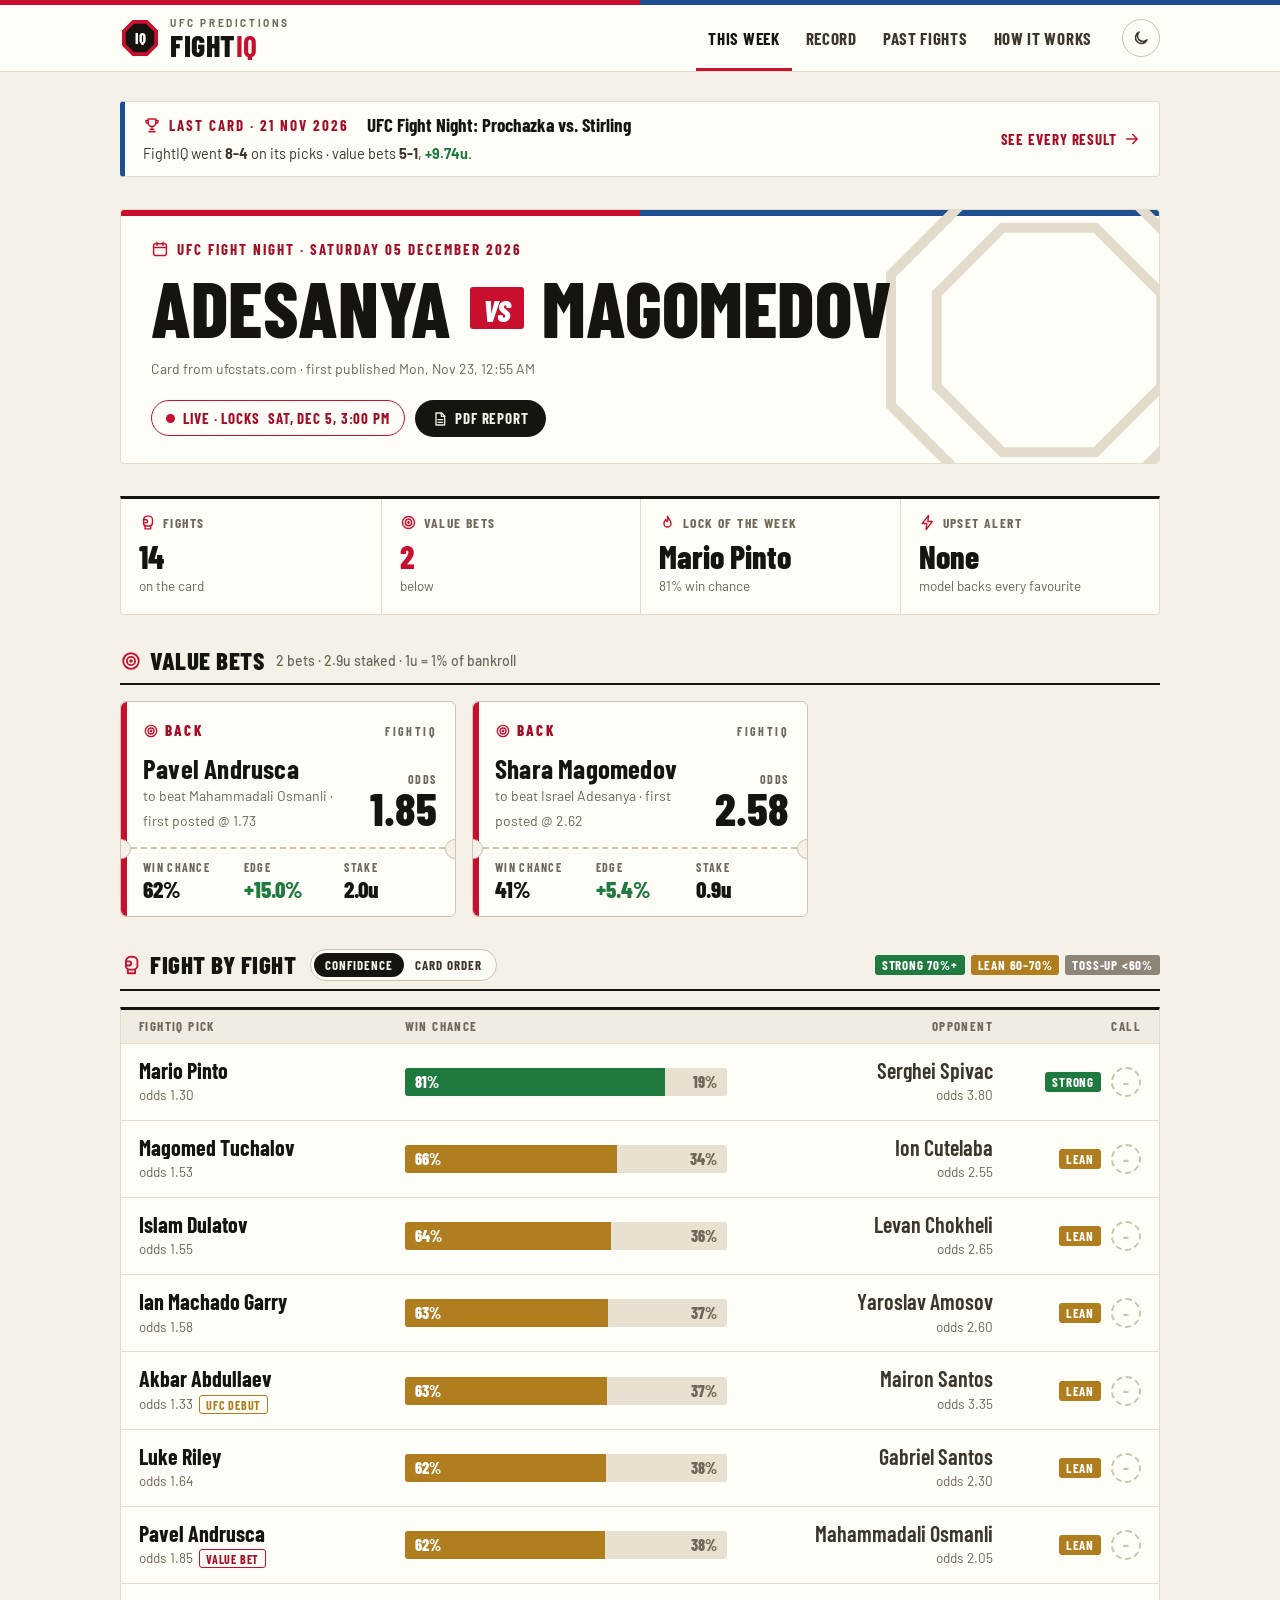
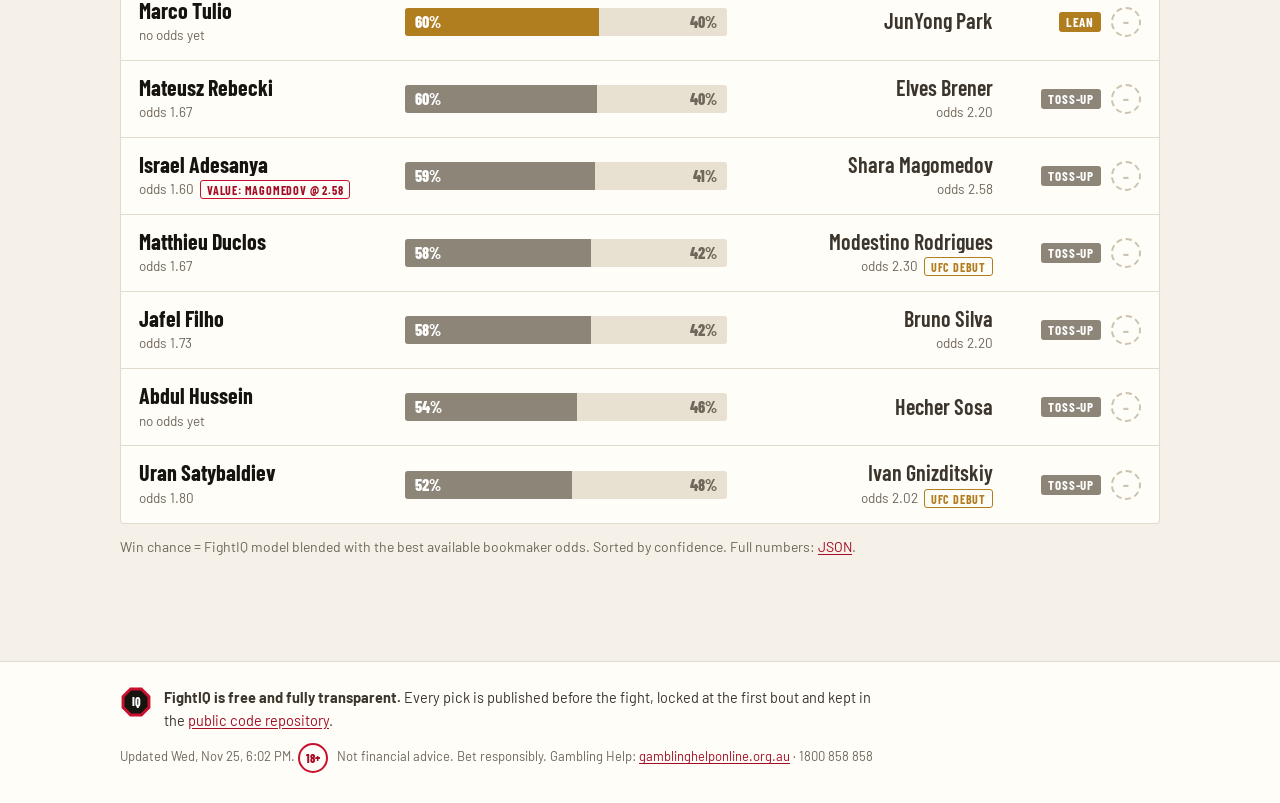
==== commit 2e3f7420: "FightIQ update 2026-11-25 18:02 UTC" ====
--- a/site/index.html
+++ b/site/index.html
@@ -32,96 +32,96 @@
     
   </div>
   <div class="poster-side"><span class="status live"><span class="pulse"></span>Live · locks <time datetime="2026-12-05T15:00:00+00:00">2026-12-05 15:00 UTC</time></span><a class="btn" href="reports/2026-12-05_UFC-Fight-Night-Adesanya-vs-Magomedov.pdf"><span class="ico"><svg viewBox="0 0 24 24" aria-hidden="true"><path d="M6 3h8.5L19 7.5V21H6z"/><path d="M14 3v5h5M9 13h7M9 17h7"/></svg></span>PDF report</a></div>
-</section><section class="board"><div class="cell"><span class="lbl"><span class="ico"><svg viewBox="0 0 24 24" aria-hidden="true"><path d="M6.5 12V8a5 5 0 0 1 5-5H14a5 5 0 0 1 5 5v4.5a4.5 4.5 0 0 1-4.5 4.5h-4A4 4 0 0 1 6.5 13z"/><path d="M6.5 12.5H10a2.2 2.2 0 0 0 0-4.4H6.5"/><path d="M8.5 17v4h8v-4"/></svg></span>Fights</span><strong class="val">14</strong><span class="sub">on the card</span></div><div class="cell"><span class="lbl"><span class="ico"><svg viewBox="0 0 24 24" aria-hidden="true"><circle cx="12" cy="12" r="8.5"/><circle cx="12" cy="12" r="4.5"/><circle cx="12" cy="12" r="1" fill="currentColor"/></svg></span>Value bets</span><strong class="val accent">2</strong><span class="sub">below</span></div><div class="cell"><span class="lbl"><span class="ico"><svg viewBox="0 0 24 24" aria-hidden="true"><path d="M12 3c.6 3.4 5 5.6 5 10.4a5 5 0 0 1-10 0c0-2.6 1.6-4.3 2.6-5.7.4 1.7 1.2 2.7 2.2 3.2.7-2.4.8-5 .2-7.9z"/></svg></span>Lock of the week</span><strong class="val">Mario Pinto</strong><span class="sub">80% win chance</span></div><div class="cell"><span class="lbl"><span class="ico"><svg viewBox="0 0 24 24" aria-hidden="true"><path d="M13.5 2 4.5 13.5h6.5L10 22l9-11.5h-6.5z"/></svg></span>Upset alert</span><strong class="val">None</strong><span class="sub">model backs every favourite</span></div></section>
-<section><h2><span class="ico"><svg viewBox="0 0 24 24" aria-hidden="true"><circle cx="12" cy="12" r="8.5"/><circle cx="12" cy="12" r="4.5"/><circle cx="12" cy="12" r="1" fill="currentColor"/></svg></span>Value bets<span class="h2-note">2 bets · 3.0u staked · 1u = 1% of bankroll</span></h2><div class="slips"><article class="slip">
+</section><section class="board"><div class="cell"><span class="lbl"><span class="ico"><svg viewBox="0 0 24 24" aria-hidden="true"><path d="M6.5 12V8a5 5 0 0 1 5-5H14a5 5 0 0 1 5 5v4.5a4.5 4.5 0 0 1-4.5 4.5h-4A4 4 0 0 1 6.5 13z"/><path d="M6.5 12.5H10a2.2 2.2 0 0 0 0-4.4H6.5"/><path d="M8.5 17v4h8v-4"/></svg></span>Fights</span><strong class="val">14</strong><span class="sub">on the card</span></div><div class="cell"><span class="lbl"><span class="ico"><svg viewBox="0 0 24 24" aria-hidden="true"><circle cx="12" cy="12" r="8.5"/><circle cx="12" cy="12" r="4.5"/><circle cx="12" cy="12" r="1" fill="currentColor"/></svg></span>Value bets</span><strong class="val accent">2</strong><span class="sub">below</span></div><div class="cell"><span class="lbl"><span class="ico"><svg viewBox="0 0 24 24" aria-hidden="true"><path d="M12 3c.6 3.4 5 5.6 5 10.4a5 5 0 0 1-10 0c0-2.6 1.6-4.3 2.6-5.7.4 1.7 1.2 2.7 2.2 3.2.7-2.4.8-5 .2-7.9z"/></svg></span>Lock of the week</span><strong class="val">Mario Pinto</strong><span class="sub">81% win chance</span></div><div class="cell"><span class="lbl"><span class="ico"><svg viewBox="0 0 24 24" aria-hidden="true"><path d="M13.5 2 4.5 13.5h6.5L10 22l9-11.5h-6.5z"/></svg></span>Upset alert</span><strong class="val">None</strong><span class="sub">model backs every favourite</span></div></section>
+<section><h2><span class="ico"><svg viewBox="0 0 24 24" aria-hidden="true"><circle cx="12" cy="12" r="8.5"/><circle cx="12" cy="12" r="4.5"/><circle cx="12" cy="12" r="1" fill="currentColor"/></svg></span>Value bets<span class="h2-note">2 bets · 2.9u staked · 1u = 1% of bankroll</span></h2><div class="slips"><article class="slip">
   <div class="slip-top"><span class="stamp"><span class="ico"><svg viewBox="0 0 24 24" aria-hidden="true"><circle cx="12" cy="12" r="8.5"/><circle cx="12" cy="12" r="4.5"/><circle cx="12" cy="12" r="1" fill="currentColor"/></svg></span>Back</span><span class="slip-id">FightIQ</span></div>
-  <div class="slip-main"><div><h3>Pavel Andrusca</h3><small>to beat Mahammadali Osmanli</small></div>
-  <div class="odds"><span>Odds</span><strong>1.73</strong></div></div>
+  <div class="slip-main"><div><h3>Pavel Andrusca</h3><small>to beat Mahammadali Osmanli · first posted @ 1.73</small></div>
+  <div class="odds"><span>Odds</span><strong>1.85</strong></div></div>
   <div class="perf" aria-hidden="true"></div>
-  <dl class="slip-stats"><div><dt>Win chance</dt><dd>65%</dd></div>
-  <div><dt>Edge</dt><dd class="good">+11.9%</dd></div><div><dt>Stake</dt><dd>2.0u</dd></div></dl>
+  <dl class="slip-stats"><div><dt>Win chance</dt><dd>62%</dd></div>
+  <div><dt>Edge</dt><dd class="good">+15.0%</dd></div><div><dt>Stake</dt><dd>2.0u</dd></div></dl>
 </article><article class="slip">
   <div class="slip-top"><span class="stamp"><span class="ico"><svg viewBox="0 0 24 24" aria-hidden="true"><circle cx="12" cy="12" r="8.5"/><circle cx="12" cy="12" r="4.5"/><circle cx="12" cy="12" r="1" fill="currentColor"/></svg></span>Back</span><span class="slip-id">FightIQ</span></div>
-  <div class="slip-main"><div><h3>Shara Magomedov</h3><small>to beat Israel Adesanya</small></div>
-  <div class="odds"><span>Odds</span><strong>2.62</strong></div></div>
+  <div class="slip-main"><div><h3>Shara Magomedov</h3><small>to beat Israel Adesanya · first posted @ 2.62</small></div>
+  <div class="odds"><span>Odds</span><strong>2.58</strong></div></div>
   <div class="perf" aria-hidden="true"></div>
   <dl class="slip-stats"><div><dt>Win chance</dt><dd>41%</dd></div>
-  <div><dt>Edge</dt><dd class="good">+6.5%</dd></div><div><dt>Stake</dt><dd>1.0u</dd></div></dl>
+  <div><dt>Edge</dt><dd class="good">+5.4%</dd></div><div><dt>Stake</dt><dd>0.9u</dd></div></dl>
 </article></div></section>
 <section>
   <h2><span class="ico"><svg viewBox="0 0 24 24" aria-hidden="true"><path d="M6.5 12V8a5 5 0 0 1 5-5H14a5 5 0 0 1 5 5v4.5a4.5 4.5 0 0 1-4.5 4.5h-4A4 4 0 0 1 6.5 13z"/><path d="M6.5 12.5H10a2.2 2.2 0 0 0 0-4.4H6.5"/><path d="M8.5 17v4h8v-4"/></svg></span>Fight by fight <span class="sort" role="group" aria-label="Order fights by"><button type="button" class="sort-btn" data-sort="conf" aria-pressed="true">Confidence</button><button type="button" class="sort-btn" data-sort="card" aria-pressed="false">Card order</button></span><span class="legend"><span class="tier strong">Strong 70%+</span><span class="tier lean">Lean 60–70%</span><span class="tier toss">Toss-up &lt;60%</span></span></h2>
   <div class="tape" role="table" aria-label="FightIQ picks for every fight" data-sort="conf">
     <div class="bout-row tape-head" role="row"><span role="columnheader">FightIQ pick</span><span role="columnheader">Win chance</span>
     <span role="columnheader">Opponent</span><span role="columnheader">Call</span></div>
-    <div class="bout-row" role="row" data-card="3" data-p="0.8043">
+    <div class="bout-row" role="row" data-card="3" data-p="0.8063">
   <div class="corner pick" role="cell"><b>Mario Pinto</b><small>odds 1.30</small></div>
-  <div class="split" role="cell" data-tip="Mario Pinto: 80.4% · model 79.0% · bookies 75.4%"><span class="seg strong" style="width:80.4%">80%</span><span class="seg opp">20%</span></div>
-  <div class="corner opp" role="cell"><b>Serghei Spivac</b><small>odds 3.70</small></div>
+  <div class="split" role="cell" data-tip="Mario Pinto: 80.6% · model 79.0% · bookies 75.7%"><span class="seg strong" style="width:80.6%">81%</span><span class="seg opp">19%</span></div>
+  <div class="corner opp" role="cell"><b>Serghei Spivac</b><small>odds 3.80</small></div>
   <div class="call" role="cell"><span class="tier strong">Strong</span><span class="res pending" title="Result not in yet">–</span></div>
 </div><div class="bout-row" role="row" data-card="6" data-p="0.6585">
   <div class="corner pick" role="cell"><b>Magomed Tuchalov</b><small>odds 1.53</small></div>
   <div class="split" role="cell" data-tip="Magomed Tuchalov: 65.8% · model 63.2% · bookies 63.4%"><span class="seg lean" style="width:65.8%">66%</span><span class="seg opp">34%</span></div>
   <div class="corner opp" role="cell"><b>Ion Cutelaba</b><small>odds 2.55</small></div>
   <div class="call" role="cell"><span class="tier lean">Lean</span><span class="res pending" title="Result not in yet">–</span></div>
-</div><div class="bout-row" role="row" data-card="4" data-p="0.6523">
-  <div class="corner pick" role="cell"><b>Islam Dulatov</b><small>odds 1.53</small></div>
-  <div class="split" role="cell" data-tip="Islam Dulatov: 65.2% · model 56.5% · bookies 64.9%"><span class="seg lean" style="width:65.2%">65%</span><span class="seg opp">35%</span></div>
-  <div class="corner opp" role="cell"><b>Levan Chokheli</b><small>odds 2.80</small></div>
-  <div class="call" role="cell"><span class="tier lean">Lean</span><span class="res pending" title="Result not in yet">–</span></div>
-</div><div class="bout-row" role="row" data-card="10" data-p="0.6471">
-  <div class="corner pick" role="cell"><b>Pavel Andrusca</b><small>odds 1.73<span class="tag accent">Value bet</span></small></div>
-  <div class="split" role="cell" data-tip="Pavel Andrusca: 64.7% · model 78.2% · bookies 55.8%"><span class="seg lean" style="width:64.7%">65%</span><span class="seg opp">35%</span></div>
-  <div class="corner opp" role="cell"><b>Mahammadali Osmanli</b><small>odds 2.15</small></div>
-  <div class="call" role="cell"><span class="tier lean">Lean</span><span class="res pending" title="Result not in yet">–</span></div>
-</div><div class="bout-row" role="row" data-card="5" data-p="0.6315">
-  <div class="corner pick" role="cell"><b>Akbar Abdullaev</b><small>odds 1.33<span class="tag">UFC debut</span></small></div>
-  <div class="split" role="cell" data-tip="Akbar Abdullaev: 63.1% · model 22.9% · bookies 73.8%"><span class="seg lean" style="width:63.1%">63%</span><span class="seg opp">37%</span></div>
-  <div class="corner opp" role="cell"><b>Mairon Santos</b><small>odds 3.50</small></div>
+</div><div class="bout-row" role="row" data-card="4" data-p="0.6402">
+  <div class="corner pick" role="cell"><b>Islam Dulatov</b><small>odds 1.55</small></div>
+  <div class="split" role="cell" data-tip="Islam Dulatov: 64.0% · model 56.5% · bookies 63.5%"><span class="seg lean" style="width:64.0%">64%</span><span class="seg opp">36%</span></div>
+  <div class="corner opp" role="cell"><b>Levan Chokheli</b><small>odds 2.65</small></div>
   <div class="call" role="cell"><span class="tier lean">Lean</span><span class="res pending" title="Result not in yet">–</span></div>
 </div><div class="bout-row" role="row" data-card="2" data-p="0.6312">
   <div class="corner pick" role="cell"><b>Ian Machado Garry</b><small>odds 1.58<span class="slot">Co-main</span></small></div>
   <div class="split" role="cell" data-tip="Ian Machado Garry: 63.1% · model 56.5% · bookies 62.5%"><span class="seg lean" style="width:63.1%">63%</span><span class="seg opp">37%</span></div>
   <div class="corner opp" role="cell"><b>Yaroslav Amosov</b><small>odds 2.60</small></div>
   <div class="call" role="cell"><span class="tier lean">Lean</span><span class="res pending" title="Result not in yet">–</span></div>
-</div><div class="bout-row" role="row" data-card="13" data-p="0.6285">
-  <div class="corner pick" role="cell"><b>Luke Riley</b><small>odds 1.62</small></div>
-  <div class="split" role="cell" data-tip="Luke Riley: 62.8% · model 64.6% · bookies 59.4%"><span class="seg lean" style="width:62.8%">63%</span><span class="seg opp">37%</span></div>
+</div><div class="bout-row" role="row" data-card="5" data-p="0.6263">
+  <div class="corner pick" role="cell"><b>Akbar Abdullaev</b><small>odds 1.33<span class="tag">UFC debut</span></small></div>
+  <div class="split" role="cell" data-tip="Akbar Abdullaev: 62.6% · model 22.9% · bookies 73.3%"><span class="seg lean" style="width:62.6%">63%</span><span class="seg opp">37%</span></div>
+  <div class="corner opp" role="cell"><b>Mairon Santos</b><small>odds 3.35</small></div>
+  <div class="call" role="cell"><span class="tier lean">Lean</span><span class="res pending" title="Result not in yet">–</span></div>
+</div><div class="bout-row" role="row" data-card="13" data-p="0.6249">
+  <div class="corner pick" role="cell"><b>Luke Riley</b><small>odds 1.64</small></div>
+  <div class="split" role="cell" data-tip="Luke Riley: 62.5% · model 64.6% · bookies 58.9%"><span class="seg lean" style="width:62.5%">62%</span><span class="seg opp">38%</span></div>
   <div class="corner opp" role="cell"><b>Gabriel Santos</b><small>odds 2.30</small></div>
   <div class="call" role="cell"><span class="tier lean">Lean</span><span class="res pending" title="Result not in yet">–</span></div>
-</div><div class="bout-row" role="row" data-card="14" data-p="0.6241">
-  <div class="corner pick" role="cell"><b>Mateusz Rebecki</b><small>odds 1.58</small></div>
-  <div class="split" role="cell" data-tip="Mateusz Rebecki: 62.4% · model 59.6% · bookies 60.7%"><span class="seg lean" style="width:62.4%">62%</span><span class="seg opp">38%</span></div>
-  <div class="corner opp" role="cell"><b>Elves Brener</b><small>odds 2.35</small></div>
+</div><div class="bout-row" role="row" data-card="10" data-p="0.6214">
+  <div class="corner pick" role="cell"><b>Pavel Andrusca</b><small>odds 1.85<span class="tag accent">Value bet</span></small></div>
+  <div class="split" role="cell" data-tip="Pavel Andrusca: 62.1% · model 78.2% · bookies 52.7%"><span class="seg lean" style="width:62.1%">62%</span><span class="seg opp">38%</span></div>
+  <div class="corner opp" role="cell"><b>Mahammadali Osmanli</b><small>odds 2.05</small></div>
   <div class="call" role="cell"><span class="tier lean">Lean</span><span class="res pending" title="Result not in yet">–</span></div>
 </div><div class="bout-row" role="row" data-card="9" data-p="0.6024">
   <div class="corner pick" role="cell"><b>Marco Tulio</b><small>no odds yet</small></div>
   <div class="split" role="cell" data-tip="Marco Tulio: 60.2%"><span class="seg lean" style="width:60.2%">60%</span><span class="seg opp">40%</span></div>
   <div class="corner opp" role="cell"><b>JunYong Park</b><small></small></div>
   <div class="call" role="cell"><span class="tier lean">Lean</span><span class="res pending" title="Result not in yet">–</span></div>
-</div><div class="bout-row" role="row" data-card="1" data-p="0.5937">
-  <div class="corner pick" role="cell"><b>Israel Adesanya</b><small>odds 1.60<span class="slot">Main event</span><span class="tag accent">Value: Magomedov @ 2.62</span></small></div>
-  <div class="split" role="cell" data-tip="Israel Adesanya: 59.4% · model 45.0% · bookies 62.2%"><span class="seg toss" style="width:59.4%">59%</span><span class="seg opp">41%</span></div>
-  <div class="corner opp" role="cell"><b>Shara Magomedov</b><small>odds 2.62</small></div>
+</div><div class="bout-row" role="row" data-card="14" data-p="0.5955">
+  <div class="corner pick" role="cell"><b>Mateusz Rebecki</b><small>odds 1.67</small></div>
+  <div class="split" role="cell" data-tip="Mateusz Rebecki: 59.6% · model 59.6% · bookies 57.4%"><span class="seg toss" style="width:59.6%">60%</span><span class="seg opp">40%</span></div>
+  <div class="corner opp" role="cell"><b>Elves Brener</b><small>odds 2.20</small></div>
   <div class="call" role="cell"><span class="tier toss">Toss-up</span><span class="res pending" title="Result not in yet">–</span></div>
-</div><div class="bout-row" role="row" data-card="7" data-p="0.5902">
-  <div class="corner pick" role="cell"><b>Jafel Filho</b><small>odds 1.70</small></div>
-  <div class="split" role="cell" data-tip="Jafel Filho: 59.0% · model 56.9% · bookies 57.8%"><span class="seg toss" style="width:59.0%">59%</span><span class="seg opp">41%</span></div>
-  <div class="corner opp" role="cell"><b>Bruno Silva</b><small>odds 2.30</small></div>
+</div><div class="bout-row" role="row" data-card="1" data-p="0.5913">
+  <div class="corner pick" role="cell"><b>Israel Adesanya</b><small>odds 1.60<span class="slot">Main event</span><span class="tag accent">Value: Magomedov @ 2.58</span></small></div>
+  <div class="split" role="cell" data-tip="Israel Adesanya: 59.1% · model 45.0% · bookies 61.9%"><span class="seg toss" style="width:59.1%">59%</span><span class="seg opp">41%</span></div>
+  <div class="corner opp" role="cell"><b>Shara Magomedov</b><small>odds 2.58</small></div>
   <div class="call" role="cell"><span class="tier toss">Toss-up</span><span class="res pending" title="Result not in yet">–</span></div>
-</div><div class="bout-row" role="row" data-card="11" data-p="0.5829">
-  <div class="corner pick" role="cell"><b>Matthieu Duclos</b><small>odds 1.64</small></div>
-  <div class="split" role="cell" data-tip="Matthieu Duclos: 58.3% · model 51.1% · bookies 58.9%"><span class="seg toss" style="width:58.3%">58%</span><span class="seg opp">42%</span></div>
+</div><div class="bout-row" role="row" data-card="11" data-p="0.5775">
+  <div class="corner pick" role="cell"><b>Matthieu Duclos</b><small>odds 1.67</small></div>
+  <div class="split" role="cell" data-tip="Matthieu Duclos: 57.8% · model 51.1% · bookies 58.3%"><span class="seg toss" style="width:57.8%">58%</span><span class="seg opp">42%</span></div>
   <div class="corner opp" role="cell"><b>Modestino Rodrigues</b><small>odds 2.30<span class="tag">UFC debut</span></small></div>
+  <div class="call" role="cell"><span class="tier toss">Toss-up</span><span class="res pending" title="Result not in yet">–</span></div>
+</div><div class="bout-row" role="row" data-card="7" data-p="0.5771">
+  <div class="corner pick" role="cell"><b>Jafel Filho</b><small>odds 1.73</small></div>
+  <div class="split" role="cell" data-tip="Jafel Filho: 57.7% · model 56.9% · bookies 56.3%"><span class="seg toss" style="width:57.7%">58%</span><span class="seg opp">42%</span></div>
+  <div class="corner opp" role="cell"><b>Bruno Silva</b><small>odds 2.20</small></div>
   <div class="call" role="cell"><span class="tier toss">Toss-up</span><span class="res pending" title="Result not in yet">–</span></div>
 </div><div class="bout-row" role="row" data-card="12" data-p="0.5355">
   <div class="corner pick" role="cell"><b>Abdul Hussein</b><small>no odds yet</small></div>
   <div class="split" role="cell" data-tip="Abdul Hussein: 53.5%"><span class="seg toss" style="width:53.5%">54%</span><span class="seg opp">46%</span></div>
   <div class="corner opp" role="cell"><b>Hecher Sosa</b><small></small></div>
   <div class="call" role="cell"><span class="tier toss">Toss-up</span><span class="res pending" title="Result not in yet">–</span></div>
-</div><div class="bout-row" role="row" data-card="8" data-p="0.5079">
-  <div class="corner pick" role="cell"><b>Ivan Gnizditskiy</b><small>odds 1.90<span class="tag">UFC debut</span></small></div>
-  <div class="split" role="cell" data-tip="Ivan Gnizditskiy: 50.8% · model 52.5% · bookies 50.0%"><span class="seg toss" style="width:50.8%">51%</span><span class="seg opp">49%</span></div>
-  <div class="corner opp" role="cell"><b>Uran Satybaldiev</b><small>odds 1.90</small></div>
+</div><div class="bout-row" role="row" data-card="8" data-p="0.5197">
+  <div class="corner pick" role="cell"><b>Uran Satybaldiev</b><small>odds 1.80</small></div>
+  <div class="split" role="cell" data-tip="Uran Satybaldiev: 52.0% · model 47.5% · bookies 53.1%"><span class="seg toss" style="width:52.0%">52%</span><span class="seg opp">48%</span></div>
+  <div class="corner opp" role="cell"><b>Ivan Gnizditskiy</b><small>odds 2.02<span class="tag">UFC debut</span></small></div>
   <div class="call" role="cell"><span class="tier toss">Toss-up</span><span class="res pending" title="Result not in yet">–</span></div>
 </div>
   </div>
@@ -132,7 +132,7 @@
   <div class="wrap foot-in">
     <div class="foot-brand"><svg class="logo" viewBox="0 0 40 40" aria-hidden="true"><polygon points="38.02,27.46 27.46,38.02 12.54,38.02 1.98,27.46 1.98,12.54 12.54,1.98 27.46,1.98 38.02,12.54" fill="#C8102E"/><polygon points="34.32,25.93 25.93,34.32 14.07,34.32 5.68,25.93 5.68,14.07 14.07,5.68 25.93,5.68 34.32,14.07" fill="#17140F"/><text x="20" y="25.6" text-anchor="middle" font-size="15" font-weight="800" fill="#fff" font-family="Barlow Condensed,Arial Narrow,Helvetica,sans-serif">IQ</text></svg><p><b>FightIQ is free and fully transparent.</b> Every pick is published before the fight,
     locked at the first bout and kept in the <a href="https://github.com/johnthewizwe23/FightIQ">public code repository</a>.</p></div>
-    <p class="foot-small">Updated <time datetime="2026-11-24T18:58:11+00:00">2026-11-24 18:58 UTC</time>. <span class="age">18+</span> Not financial advice. Bet responsibly. Gambling Help:
+    <p class="foot-small">Updated <time datetime="2026-11-25T18:02:18+00:00">2026-11-25 18:02 UTC</time>. <span class="age">18+</span> Not financial advice. Bet responsibly. Gambling Help:
     <a href="https://www.gamblinghelponline.org.au">gamblinghelponline.org.au</a> · 1800 858 858</p>
   </div>
 </footer>
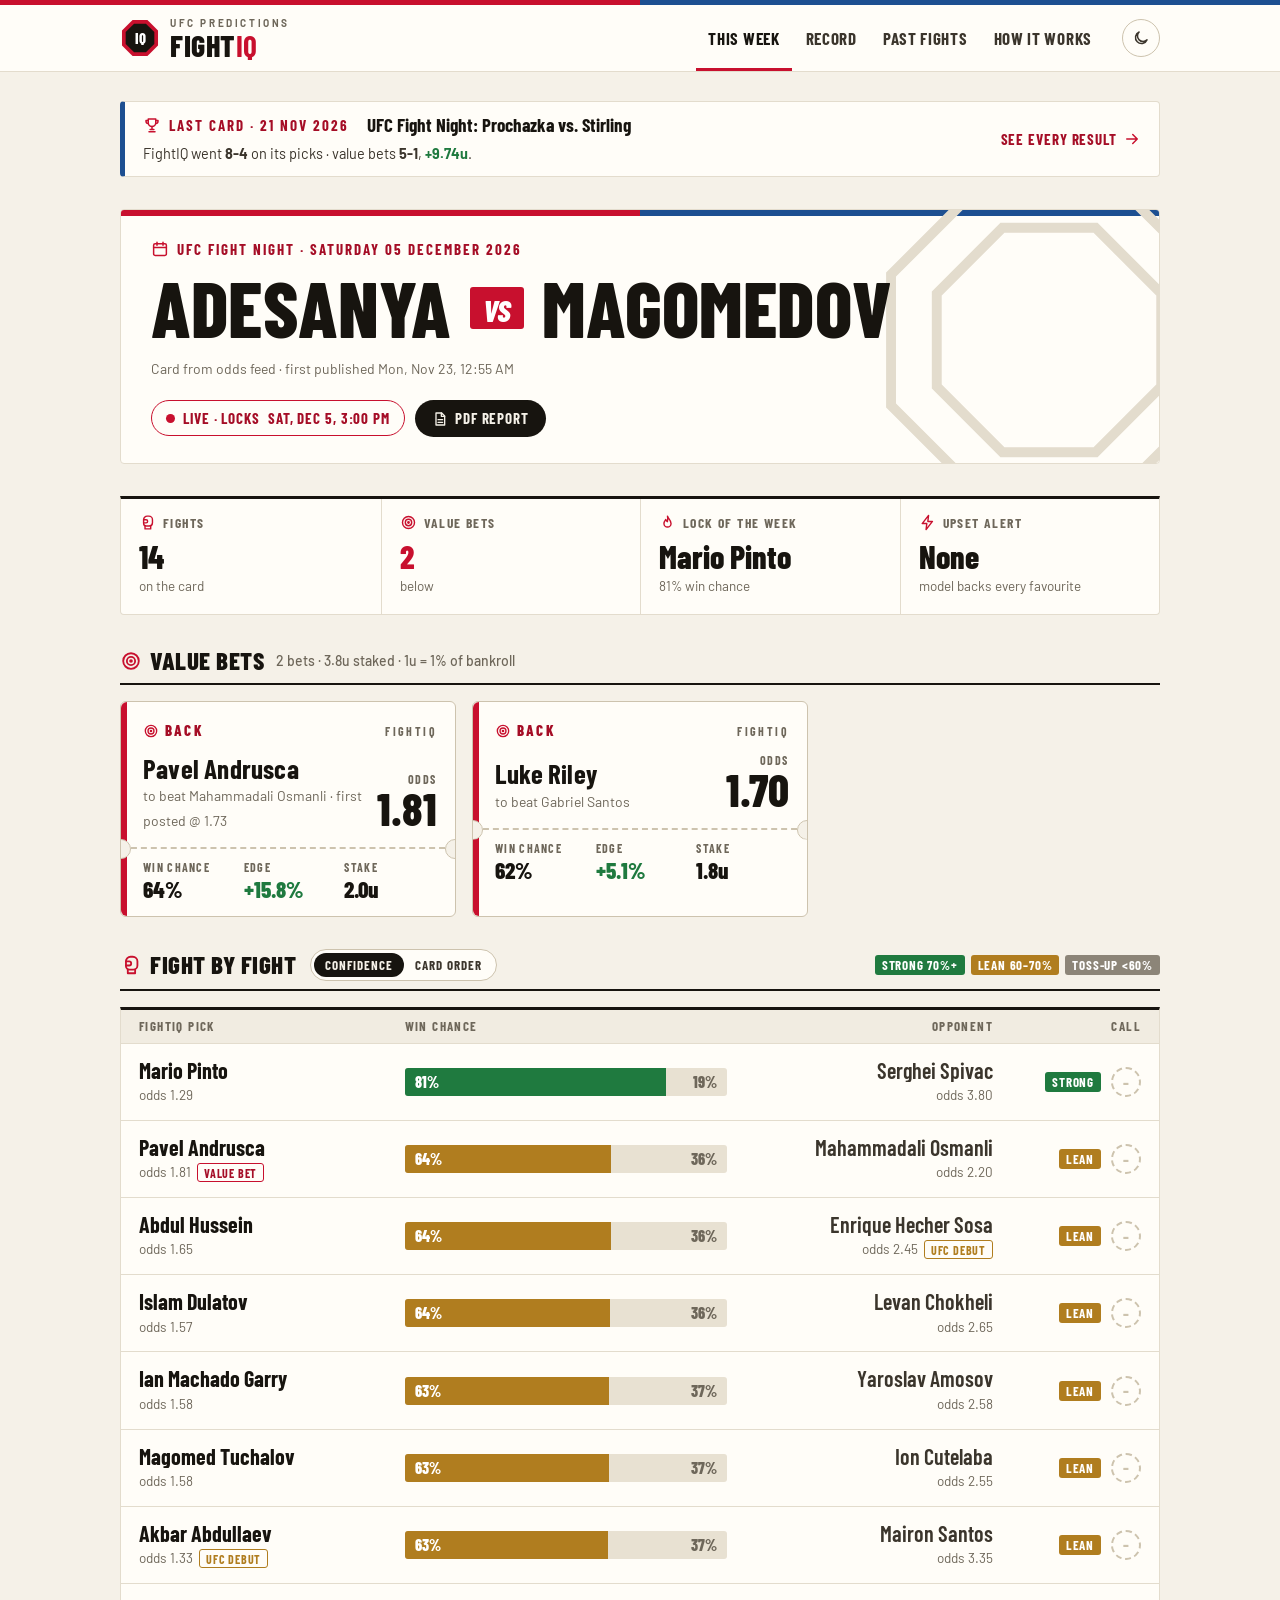
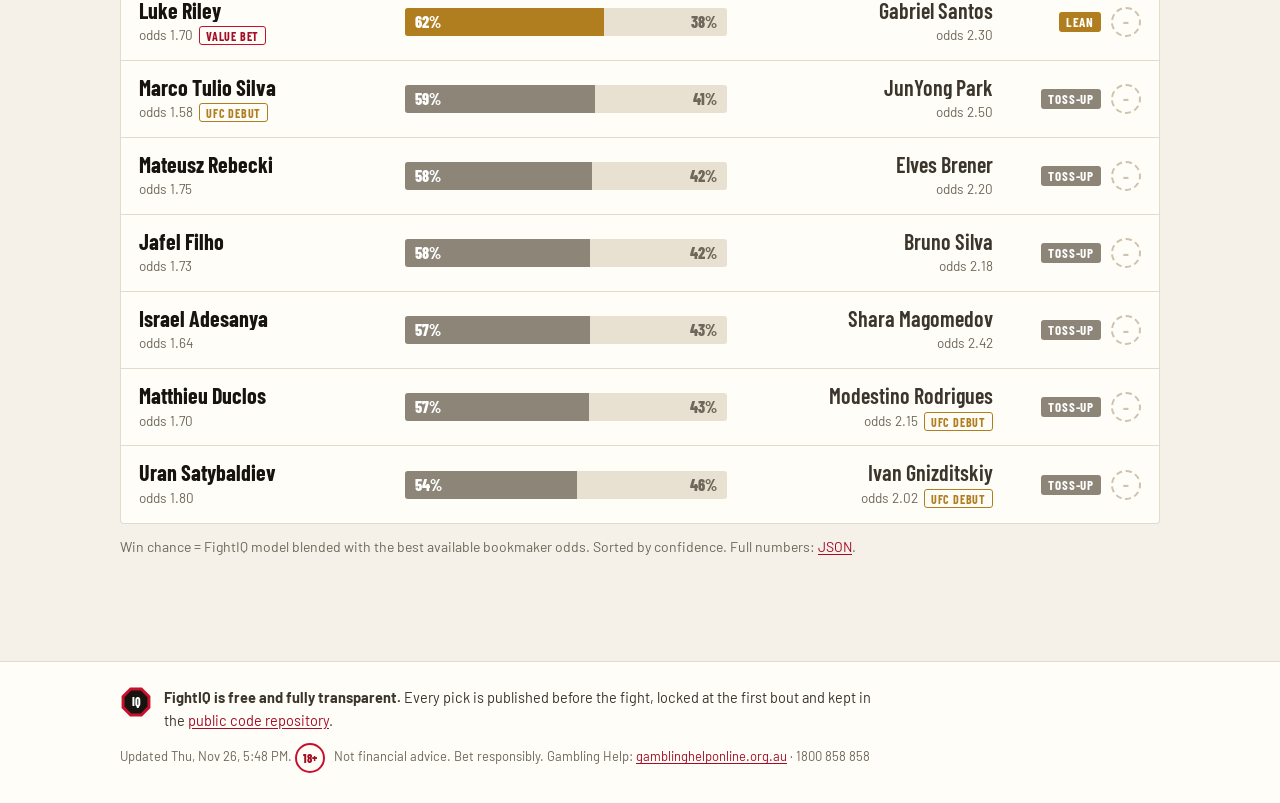
==== commit e06e19c2: "FightIQ update 2026-11-26 17:48 UTC" ====
--- a/site/index.html
+++ b/site/index.html
@@ -27,100 +27,100 @@
   <div class="poster-copy">
     <p class="kicker"><span class="ico"><svg viewBox="0 0 24 24" aria-hidden="true"><rect x="3.5" y="5" width="17" height="15.5" rx="2"/><path d="M3.5 10h17M8 3v4M16 3v4"/></svg></span>UFC Fight Night · Saturday 05 December 2026</p>
     <h1 class="bout" aria-label="UFC Fight Night: Adesanya vs. Magomedov"><span>Adesanya</span><i>vs</i><span>Magomedov</span></h1>
-    <p class="meta">Card from ufcstats.com · first published
+    <p class="meta">Card from odds feed · first published
     <time datetime="2026-11-23T00:55:27+00:00">2026-11-23</time></p>
     
   </div>
   <div class="poster-side"><span class="status live"><span class="pulse"></span>Live · locks <time datetime="2026-12-05T15:00:00+00:00">2026-12-05 15:00 UTC</time></span><a class="btn" href="reports/2026-12-05_UFC-Fight-Night-Adesanya-vs-Magomedov.pdf"><span class="ico"><svg viewBox="0 0 24 24" aria-hidden="true"><path d="M6 3h8.5L19 7.5V21H6z"/><path d="M14 3v5h5M9 13h7M9 17h7"/></svg></span>PDF report</a></div>
 </section><section class="board"><div class="cell"><span class="lbl"><span class="ico"><svg viewBox="0 0 24 24" aria-hidden="true"><path d="M6.5 12V8a5 5 0 0 1 5-5H14a5 5 0 0 1 5 5v4.5a4.5 4.5 0 0 1-4.5 4.5h-4A4 4 0 0 1 6.5 13z"/><path d="M6.5 12.5H10a2.2 2.2 0 0 0 0-4.4H6.5"/><path d="M8.5 17v4h8v-4"/></svg></span>Fights</span><strong class="val">14</strong><span class="sub">on the card</span></div><div class="cell"><span class="lbl"><span class="ico"><svg viewBox="0 0 24 24" aria-hidden="true"><circle cx="12" cy="12" r="8.5"/><circle cx="12" cy="12" r="4.5"/><circle cx="12" cy="12" r="1" fill="currentColor"/></svg></span>Value bets</span><strong class="val accent">2</strong><span class="sub">below</span></div><div class="cell"><span class="lbl"><span class="ico"><svg viewBox="0 0 24 24" aria-hidden="true"><path d="M12 3c.6 3.4 5 5.6 5 10.4a5 5 0 0 1-10 0c0-2.6 1.6-4.3 2.6-5.7.4 1.7 1.2 2.7 2.2 3.2.7-2.4.8-5 .2-7.9z"/></svg></span>Lock of the week</span><strong class="val">Mario Pinto</strong><span class="sub">81% win chance</span></div><div class="cell"><span class="lbl"><span class="ico"><svg viewBox="0 0 24 24" aria-hidden="true"><path d="M13.5 2 4.5 13.5h6.5L10 22l9-11.5h-6.5z"/></svg></span>Upset alert</span><strong class="val">None</strong><span class="sub">model backs every favourite</span></div></section>
-<section><h2><span class="ico"><svg viewBox="0 0 24 24" aria-hidden="true"><circle cx="12" cy="12" r="8.5"/><circle cx="12" cy="12" r="4.5"/><circle cx="12" cy="12" r="1" fill="currentColor"/></svg></span>Value bets<span class="h2-note">2 bets · 2.9u staked · 1u = 1% of bankroll</span></h2><div class="slips"><article class="slip">
+<section><h2><span class="ico"><svg viewBox="0 0 24 24" aria-hidden="true"><circle cx="12" cy="12" r="8.5"/><circle cx="12" cy="12" r="4.5"/><circle cx="12" cy="12" r="1" fill="currentColor"/></svg></span>Value bets<span class="h2-note">2 bets · 3.8u staked · 1u = 1% of bankroll</span></h2><div class="slips"><article class="slip">
   <div class="slip-top"><span class="stamp"><span class="ico"><svg viewBox="0 0 24 24" aria-hidden="true"><circle cx="12" cy="12" r="8.5"/><circle cx="12" cy="12" r="4.5"/><circle cx="12" cy="12" r="1" fill="currentColor"/></svg></span>Back</span><span class="slip-id">FightIQ</span></div>
   <div class="slip-main"><div><h3>Pavel Andrusca</h3><small>to beat Mahammadali Osmanli · first posted @ 1.73</small></div>
-  <div class="odds"><span>Odds</span><strong>1.85</strong></div></div>
+  <div class="odds"><span>Odds</span><strong>1.81</strong></div></div>
+  <div class="perf" aria-hidden="true"></div>
+  <dl class="slip-stats"><div><dt>Win chance</dt><dd>64%</dd></div>
+  <div><dt>Edge</dt><dd class="good">+15.8%</dd></div><div><dt>Stake</dt><dd>2.0u</dd></div></dl>
+</article><article class="slip">
+  <div class="slip-top"><span class="stamp"><span class="ico"><svg viewBox="0 0 24 24" aria-hidden="true"><circle cx="12" cy="12" r="8.5"/><circle cx="12" cy="12" r="4.5"/><circle cx="12" cy="12" r="1" fill="currentColor"/></svg></span>Back</span><span class="slip-id">FightIQ</span></div>
+  <div class="slip-main"><div><h3>Luke Riley</h3><small>to beat Gabriel Santos</small></div>
+  <div class="odds"><span>Odds</span><strong>1.70</strong></div></div>
   <div class="perf" aria-hidden="true"></div>
   <dl class="slip-stats"><div><dt>Win chance</dt><dd>62%</dd></div>
-  <div><dt>Edge</dt><dd class="good">+15.0%</dd></div><div><dt>Stake</dt><dd>2.0u</dd></div></dl>
-</article><article class="slip">
-  <div class="slip-top"><span class="stamp"><span class="ico"><svg viewBox="0 0 24 24" aria-hidden="true"><circle cx="12" cy="12" r="8.5"/><circle cx="12" cy="12" r="4.5"/><circle cx="12" cy="12" r="1" fill="currentColor"/></svg></span>Back</span><span class="slip-id">FightIQ</span></div>
-  <div class="slip-main"><div><h3>Shara Magomedov</h3><small>to beat Israel Adesanya · first posted @ 2.62</small></div>
-  <div class="odds"><span>Odds</span><strong>2.58</strong></div></div>
-  <div class="perf" aria-hidden="true"></div>
-  <dl class="slip-stats"><div><dt>Win chance</dt><dd>41%</dd></div>
-  <div><dt>Edge</dt><dd class="good">+5.4%</dd></div><div><dt>Stake</dt><dd>0.9u</dd></div></dl>
+  <div><dt>Edge</dt><dd class="good">+5.1%</dd></div><div><dt>Stake</dt><dd>1.8u</dd></div></dl>
 </article></div></section>
 <section>
   <h2><span class="ico"><svg viewBox="0 0 24 24" aria-hidden="true"><path d="M6.5 12V8a5 5 0 0 1 5-5H14a5 5 0 0 1 5 5v4.5a4.5 4.5 0 0 1-4.5 4.5h-4A4 4 0 0 1 6.5 13z"/><path d="M6.5 12.5H10a2.2 2.2 0 0 0 0-4.4H6.5"/><path d="M8.5 17v4h8v-4"/></svg></span>Fight by fight <span class="sort" role="group" aria-label="Order fights by"><button type="button" class="sort-btn" data-sort="conf" aria-pressed="true">Confidence</button><button type="button" class="sort-btn" data-sort="card" aria-pressed="false">Card order</button></span><span class="legend"><span class="tier strong">Strong 70%+</span><span class="tier lean">Lean 60–70%</span><span class="tier toss">Toss-up &lt;60%</span></span></h2>
   <div class="tape" role="table" aria-label="FightIQ picks for every fight" data-sort="conf">
     <div class="bout-row tape-head" role="row"><span role="columnheader">FightIQ pick</span><span role="columnheader">Win chance</span>
     <span role="columnheader">Opponent</span><span role="columnheader">Call</span></div>
-    <div class="bout-row" role="row" data-card="3" data-p="0.8063">
-  <div class="corner pick" role="cell"><b>Mario Pinto</b><small>odds 1.30</small></div>
-  <div class="split" role="cell" data-tip="Mario Pinto: 80.6% · model 79.0% · bookies 75.7%"><span class="seg strong" style="width:80.6%">81%</span><span class="seg opp">19%</span></div>
+    <div class="bout-row" role="row" data-card="3" data-p="0.8092">
+  <div class="corner pick" role="cell"><b>Mario Pinto</b><small>odds 1.29</small></div>
+  <div class="split" role="cell" data-tip="Mario Pinto: 80.9% · model 79.0% · bookies 76.1%"><span class="seg strong" style="width:80.9%">81%</span><span class="seg opp">19%</span></div>
   <div class="corner opp" role="cell"><b>Serghei Spivac</b><small>odds 3.80</small></div>
   <div class="call" role="cell"><span class="tier strong">Strong</span><span class="res pending" title="Result not in yet">–</span></div>
-</div><div class="bout-row" role="row" data-card="6" data-p="0.6585">
-  <div class="corner pick" role="cell"><b>Magomed Tuchalov</b><small>odds 1.53</small></div>
-  <div class="split" role="cell" data-tip="Magomed Tuchalov: 65.8% · model 63.2% · bookies 63.4%"><span class="seg lean" style="width:65.8%">66%</span><span class="seg opp">34%</span></div>
+</div><div class="bout-row" role="row" data-card="10" data-p="0.6401">
+  <div class="corner pick" role="cell"><b>Pavel Andrusca</b><small>odds 1.81<span class="tag accent">Value bet</span></small></div>
+  <div class="split" role="cell" data-tip="Pavel Andrusca: 64.0% · model 78.2% · bookies 54.9%"><span class="seg lean" style="width:64.0%">64%</span><span class="seg opp">36%</span></div>
+  <div class="corner opp" role="cell"><b>Mahammadali Osmanli</b><small>odds 2.20</small></div>
+  <div class="call" role="cell"><span class="tier lean">Lean</span><span class="res pending" title="Result not in yet">–</span></div>
+</div><div class="bout-row" role="row" data-card="12" data-p="0.6394">
+  <div class="corner pick" role="cell"><b>Abdul Hussein</b><small>odds 1.65</small></div>
+  <div class="split" role="cell" data-tip="Abdul Hussein: 63.9% · model 66.4% · bookies 60.0%"><span class="seg lean" style="width:63.9%">64%</span><span class="seg opp">36%</span></div>
+  <div class="corner opp" role="cell"><b>Enrique Hecher Sosa</b><small>odds 2.45<span class="tag">UFC debut</span></small></div>
+  <div class="call" role="cell"><span class="tier lean">Lean</span><span class="res pending" title="Result not in yet">–</span></div>
+</div><div class="bout-row" role="row" data-card="4" data-p="0.6361">
+  <div class="corner pick" role="cell"><b>Islam Dulatov</b><small>odds 1.57</small></div>
+  <div class="split" role="cell" data-tip="Islam Dulatov: 63.6% · model 56.5% · bookies 63.1%"><span class="seg lean" style="width:63.6%">64%</span><span class="seg opp">36%</span></div>
+  <div class="corner opp" role="cell"><b>Levan Chokheli</b><small>odds 2.65</small></div>
+  <div class="call" role="cell"><span class="tier lean">Lean</span><span class="res pending" title="Result not in yet">–</span></div>
+</div><div class="bout-row" role="row" data-card="2" data-p="0.6337">
+  <div class="corner pick" role="cell"><b>Ian Machado Garry</b><small>odds 1.58<span class="slot">Co-main</span></small></div>
+  <div class="split" role="cell" data-tip="Ian Machado Garry: 63.4% · model 57.8% · bookies 62.4%"><span class="seg lean" style="width:63.4%">63%</span><span class="seg opp">37%</span></div>
+  <div class="corner opp" role="cell"><b>Yaroslav Amosov</b><small>odds 2.58</small></div>
+  <div class="call" role="cell"><span class="tier lean">Lean</span><span class="res pending" title="Result not in yet">–</span></div>
+</div><div class="bout-row" role="row" data-card="6" data-p="0.6337">
+  <div class="corner pick" role="cell"><b>Magomed Tuchalov</b><small>odds 1.58</small></div>
+  <div class="split" role="cell" data-tip="Magomed Tuchalov: 63.4% · model 58.4% · bookies 62.2%"><span class="seg lean" style="width:63.4%">63%</span><span class="seg opp">37%</span></div>
   <div class="corner opp" role="cell"><b>Ion Cutelaba</b><small>odds 2.55</small></div>
   <div class="call" role="cell"><span class="tier lean">Lean</span><span class="res pending" title="Result not in yet">–</span></div>
-</div><div class="bout-row" role="row" data-card="4" data-p="0.6402">
-  <div class="corner pick" role="cell"><b>Islam Dulatov</b><small>odds 1.55</small></div>
-  <div class="split" role="cell" data-tip="Islam Dulatov: 64.0% · model 56.5% · bookies 63.5%"><span class="seg lean" style="width:64.0%">64%</span><span class="seg opp">36%</span></div>
-  <div class="corner opp" role="cell"><b>Levan Chokheli</b><small>odds 2.65</small></div>
-  <div class="call" role="cell"><span class="tier lean">Lean</span><span class="res pending" title="Result not in yet">–</span></div>
-</div><div class="bout-row" role="row" data-card="2" data-p="0.6312">
-  <div class="corner pick" role="cell"><b>Ian Machado Garry</b><small>odds 1.58<span class="slot">Co-main</span></small></div>
-  <div class="split" role="cell" data-tip="Ian Machado Garry: 63.1% · model 56.5% · bookies 62.5%"><span class="seg lean" style="width:63.1%">63%</span><span class="seg opp">37%</span></div>
-  <div class="corner opp" role="cell"><b>Yaroslav Amosov</b><small>odds 2.60</small></div>
-  <div class="call" role="cell"><span class="tier lean">Lean</span><span class="res pending" title="Result not in yet">–</span></div>
-</div><div class="bout-row" role="row" data-card="5" data-p="0.6263">
+</div><div class="bout-row" role="row" data-card="5" data-p="0.6300">
   <div class="corner pick" role="cell"><b>Akbar Abdullaev</b><small>odds 1.33<span class="tag">UFC debut</span></small></div>
-  <div class="split" role="cell" data-tip="Akbar Abdullaev: 62.6% · model 22.9% · bookies 73.3%"><span class="seg lean" style="width:62.6%">63%</span><span class="seg opp">37%</span></div>
+  <div class="split" role="cell" data-tip="Akbar Abdullaev: 63.0% · model 23.9% · bookies 73.3%"><span class="seg lean" style="width:63.0%">63%</span><span class="seg opp">37%</span></div>
   <div class="corner opp" role="cell"><b>Mairon Santos</b><small>odds 3.35</small></div>
   <div class="call" role="cell"><span class="tier lean">Lean</span><span class="res pending" title="Result not in yet">–</span></div>
-</div><div class="bout-row" role="row" data-card="13" data-p="0.6249">
-  <div class="corner pick" role="cell"><b>Luke Riley</b><small>odds 1.64</small></div>
-  <div class="split" role="cell" data-tip="Luke Riley: 62.5% · model 64.6% · bookies 58.9%"><span class="seg lean" style="width:62.5%">62%</span><span class="seg opp">38%</span></div>
+</div><div class="bout-row" role="row" data-card="13" data-p="0.6184">
+  <div class="corner pick" role="cell"><b>Luke Riley</b><small>odds 1.70<span class="tag accent">Value bet</span></small></div>
+  <div class="split" role="cell" data-tip="Luke Riley: 61.8% · model 65.8% · bookies 57.8%"><span class="seg lean" style="width:61.8%">62%</span><span class="seg opp">38%</span></div>
   <div class="corner opp" role="cell"><b>Gabriel Santos</b><small>odds 2.30</small></div>
   <div class="call" role="cell"><span class="tier lean">Lean</span><span class="res pending" title="Result not in yet">–</span></div>
-</div><div class="bout-row" role="row" data-card="10" data-p="0.6214">
-  <div class="corner pick" role="cell"><b>Pavel Andrusca</b><small>odds 1.85<span class="tag accent">Value bet</span></small></div>
-  <div class="split" role="cell" data-tip="Pavel Andrusca: 62.1% · model 78.2% · bookies 52.7%"><span class="seg lean" style="width:62.1%">62%</span><span class="seg opp">38%</span></div>
-  <div class="corner opp" role="cell"><b>Mahammadali Osmanli</b><small>odds 2.05</small></div>
-  <div class="call" role="cell"><span class="tier lean">Lean</span><span class="res pending" title="Result not in yet">–</span></div>
-</div><div class="bout-row" role="row" data-card="9" data-p="0.6024">
-  <div class="corner pick" role="cell"><b>Marco Tulio</b><small>no odds yet</small></div>
-  <div class="split" role="cell" data-tip="Marco Tulio: 60.2%"><span class="seg lean" style="width:60.2%">60%</span><span class="seg opp">40%</span></div>
-  <div class="corner opp" role="cell"><b>JunYong Park</b><small></small></div>
-  <div class="call" role="cell"><span class="tier lean">Lean</span><span class="res pending" title="Result not in yet">–</span></div>
-</div><div class="bout-row" role="row" data-card="14" data-p="0.5955">
-  <div class="corner pick" role="cell"><b>Mateusz Rebecki</b><small>odds 1.67</small></div>
-  <div class="split" role="cell" data-tip="Mateusz Rebecki: 59.6% · model 59.6% · bookies 57.4%"><span class="seg toss" style="width:59.6%">60%</span><span class="seg opp">40%</span></div>
+</div><div class="bout-row" role="row" data-card="9" data-p="0.5889">
+  <div class="corner pick" role="cell"><b>Marco Tulio Silva</b><small>odds 1.58<span class="tag">UFC debut</span></small></div>
+  <div class="split" role="cell" data-tip="Marco Tulio Silva: 58.9% · model 44.5% · bookies 61.8%"><span class="seg toss" style="width:58.9%">59%</span><span class="seg opp">41%</span></div>
+  <div class="corner opp" role="cell"><b>JunYong Park</b><small>odds 2.50</small></div>
+  <div class="call" role="cell"><span class="tier toss">Toss-up</span><span class="res pending" title="Result not in yet">–</span></div>
+</div><div class="bout-row" role="row" data-card="14" data-p="0.5825">
+  <div class="corner pick" role="cell"><b>Mateusz Rebecki</b><small>odds 1.75</small></div>
+  <div class="split" role="cell" data-tip="Mateusz Rebecki: 58.2% · model 59.6% · bookies 55.9%"><span class="seg toss" style="width:58.2%">58%</span><span class="seg opp">42%</span></div>
   <div class="corner opp" role="cell"><b>Elves Brener</b><small>odds 2.20</small></div>
   <div class="call" role="cell"><span class="tier toss">Toss-up</span><span class="res pending" title="Result not in yet">–</span></div>
-</div><div class="bout-row" role="row" data-card="1" data-p="0.5913">
-  <div class="corner pick" role="cell"><b>Israel Adesanya</b><small>odds 1.60<span class="slot">Main event</span><span class="tag accent">Value: Magomedov @ 2.58</span></small></div>
-  <div class="split" role="cell" data-tip="Israel Adesanya: 59.1% · model 45.0% · bookies 61.9%"><span class="seg toss" style="width:59.1%">59%</span><span class="seg opp">41%</span></div>
-  <div class="corner opp" role="cell"><b>Shara Magomedov</b><small>odds 2.58</small></div>
+</div><div class="bout-row" role="row" data-card="7" data-p="0.5753">
+  <div class="corner pick" role="cell"><b>Jafel Filho</b><small>odds 1.73</small></div>
+  <div class="split" role="cell" data-tip="Jafel Filho: 57.5% · model 56.9% · bookies 56.1%"><span class="seg toss" style="width:57.5%">58%</span><span class="seg opp">42%</span></div>
+  <div class="corner opp" role="cell"><b>Bruno Silva</b><small>odds 2.18</small></div>
   <div class="call" role="cell"><span class="tier toss">Toss-up</span><span class="res pending" title="Result not in yet">–</span></div>
-</div><div class="bout-row" role="row" data-card="11" data-p="0.5775">
-  <div class="corner pick" role="cell"><b>Matthieu Duclos</b><small>odds 1.67</small></div>
-  <div class="split" role="cell" data-tip="Matthieu Duclos: 57.8% · model 51.1% · bookies 58.3%"><span class="seg toss" style="width:57.8%">58%</span><span class="seg opp">42%</span></div>
-  <div class="corner opp" role="cell"><b>Modestino Rodrigues</b><small>odds 2.30<span class="tag">UFC debut</span></small></div>
+</div><div class="bout-row" role="row" data-card="1" data-p="0.5731">
+  <div class="corner pick" role="cell"><b>Israel Adesanya</b><small>odds 1.64<span class="slot">Main event</span></small></div>
+  <div class="split" role="cell" data-tip="Israel Adesanya: 57.3% · model 45.0% · bookies 59.9%"><span class="seg toss" style="width:57.3%">57%</span><span class="seg opp">43%</span></div>
+  <div class="corner opp" role="cell"><b>Shara Magomedov</b><small>odds 2.42</small></div>
   <div class="call" role="cell"><span class="tier toss">Toss-up</span><span class="res pending" title="Result not in yet">–</span></div>
-</div><div class="bout-row" role="row" data-card="7" data-p="0.5771">
-  <div class="corner pick" role="cell"><b>Jafel Filho</b><small>odds 1.73</small></div>
-  <div class="split" role="cell" data-tip="Jafel Filho: 57.7% · model 56.9% · bookies 56.3%"><span class="seg toss" style="width:57.7%">58%</span><span class="seg opp">42%</span></div>
-  <div class="corner opp" role="cell"><b>Bruno Silva</b><small>odds 2.20</small></div>
+</div><div class="bout-row" role="row" data-card="11" data-p="0.5712">
+  <div class="corner pick" role="cell"><b>Matthieu Duclos</b><small>odds 1.70</small></div>
+  <div class="split" role="cell" data-tip="Matthieu Duclos: 57.1% · model 54.8% · bookies 56.3%"><span class="seg toss" style="width:57.1%">57%</span><span class="seg opp">43%</span></div>
+  <div class="corner opp" role="cell"><b>Modestino Rodrigues</b><small>odds 2.15<span class="tag">UFC debut</span></small></div>
   <div class="call" role="cell"><span class="tier toss">Toss-up</span><span class="res pending" title="Result not in yet">–</span></div>
-</div><div class="bout-row" role="row" data-card="12" data-p="0.5355">
-  <div class="corner pick" role="cell"><b>Abdul Hussein</b><small>no odds yet</small></div>
-  <div class="split" role="cell" data-tip="Abdul Hussein: 53.5%"><span class="seg toss" style="width:53.5%">54%</span><span class="seg opp">46%</span></div>
-  <div class="corner opp" role="cell"><b>Hecher Sosa</b><small></small></div>
-  <div class="call" role="cell"><span class="tier toss">Toss-up</span><span class="res pending" title="Result not in yet">–</span></div>
-</div><div class="bout-row" role="row" data-card="8" data-p="0.5197">
+</div><div class="bout-row" role="row" data-card="8" data-p="0.5355">
   <div class="corner pick" role="cell"><b>Uran Satybaldiev</b><small>odds 1.80</small></div>
-  <div class="split" role="cell" data-tip="Uran Satybaldiev: 52.0% · model 47.5% · bookies 53.1%"><span class="seg toss" style="width:52.0%">52%</span><span class="seg opp">48%</span></div>
+  <div class="split" role="cell" data-tip="Uran Satybaldiev: 53.5% · model 52.5% · bookies 53.1%"><span class="seg toss" style="width:53.5%">54%</span><span class="seg opp">46%</span></div>
   <div class="corner opp" role="cell"><b>Ivan Gnizditskiy</b><small>odds 2.02<span class="tag">UFC debut</span></small></div>
   <div class="call" role="cell"><span class="tier toss">Toss-up</span><span class="res pending" title="Result not in yet">–</span></div>
 </div>
@@ -132,7 +132,7 @@
   <div class="wrap foot-in">
     <div class="foot-brand"><svg class="logo" viewBox="0 0 40 40" aria-hidden="true"><polygon points="38.02,27.46 27.46,38.02 12.54,38.02 1.98,27.46 1.98,12.54 12.54,1.98 27.46,1.98 38.02,12.54" fill="#C8102E"/><polygon points="34.32,25.93 25.93,34.32 14.07,34.32 5.68,25.93 5.68,14.07 14.07,5.68 25.93,5.68 34.32,14.07" fill="#17140F"/><text x="20" y="25.6" text-anchor="middle" font-size="15" font-weight="800" fill="#fff" font-family="Barlow Condensed,Arial Narrow,Helvetica,sans-serif">IQ</text></svg><p><b>FightIQ is free and fully transparent.</b> Every pick is published before the fight,
     locked at the first bout and kept in the <a href="https://github.com/johnthewizwe23/FightIQ">public code repository</a>.</p></div>
-    <p class="foot-small">Updated <time datetime="2026-11-25T18:02:18+00:00">2026-11-25 18:02 UTC</time>. <span class="age">18+</span> Not financial advice. Bet responsibly. Gambling Help:
+    <p class="foot-small">Updated <time datetime="2026-11-26T17:48:16+00:00">2026-11-26 17:48 UTC</time>. <span class="age">18+</span> Not financial advice. Bet responsibly. Gambling Help:
     <a href="https://www.gamblinghelponline.org.au">gamblinghelponline.org.au</a> · 1800 858 858</p>
   </div>
 </footer>
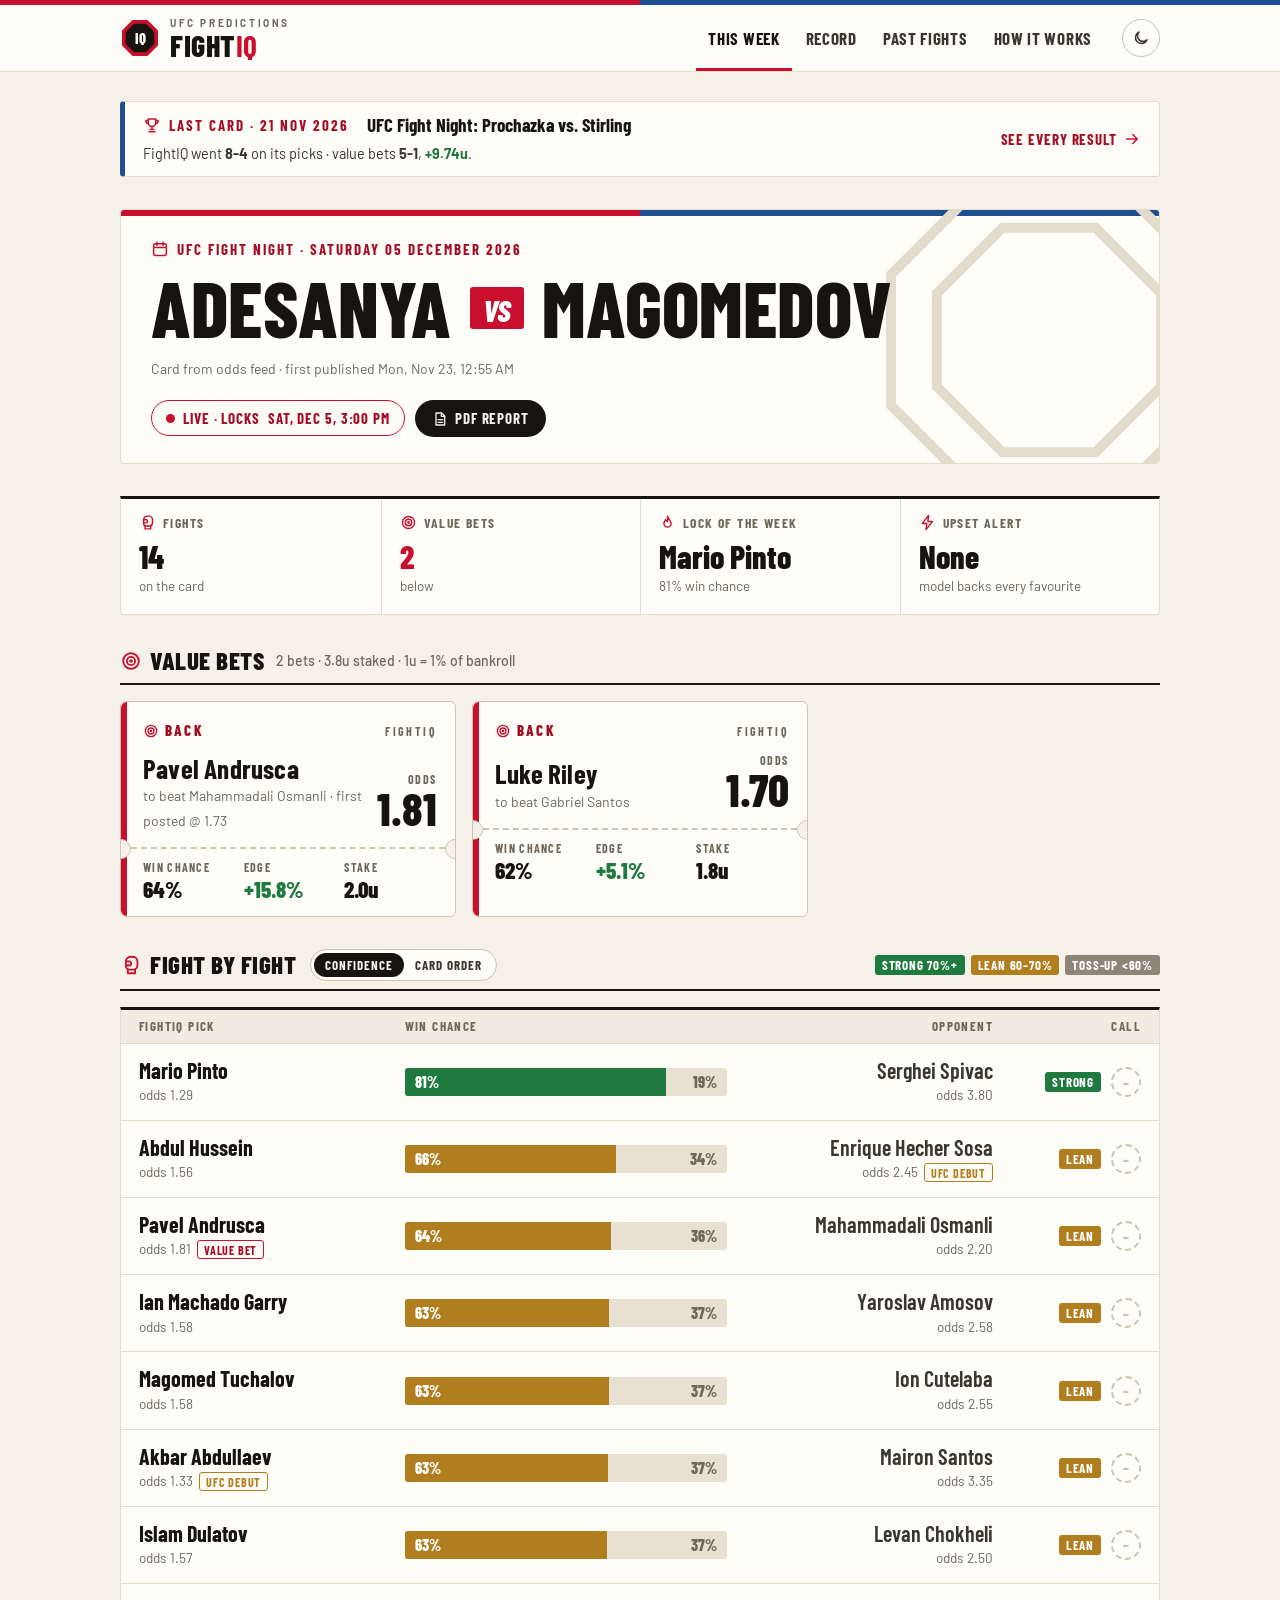
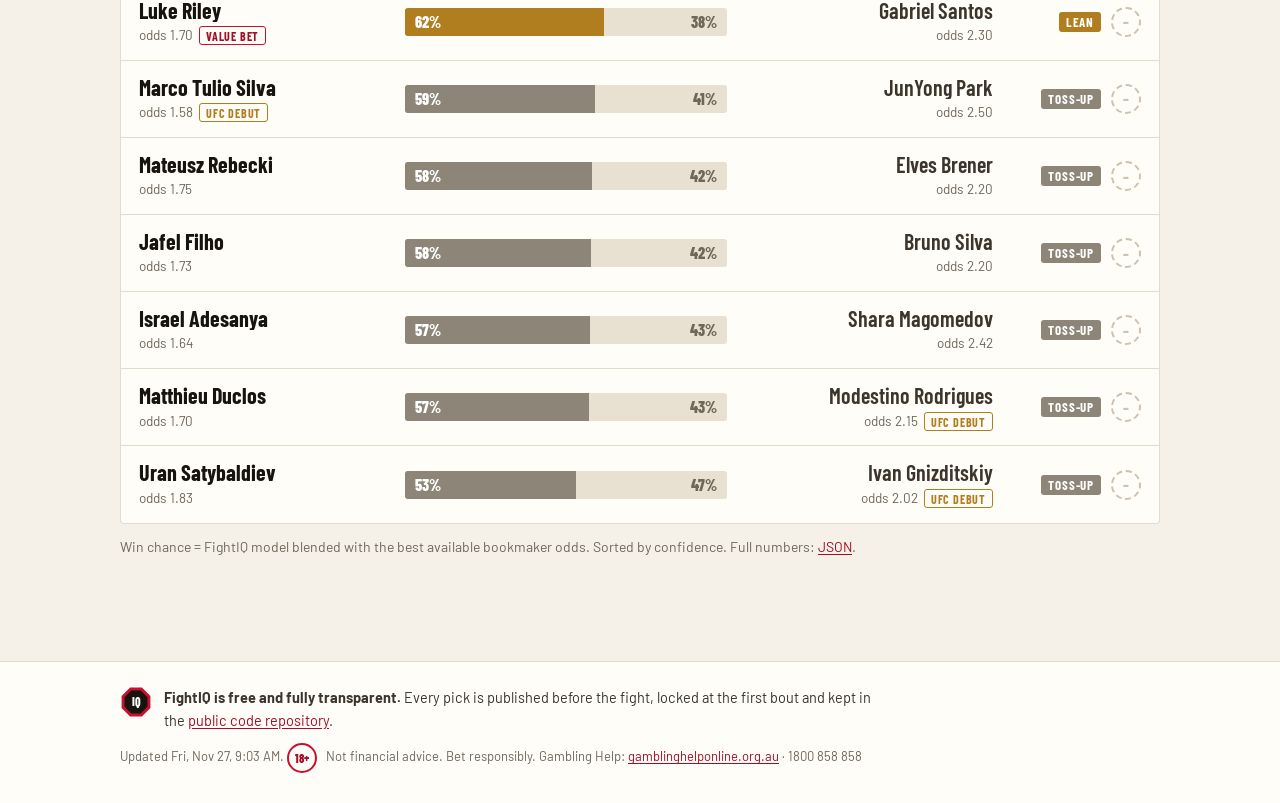
==== commit 1915dc7a: "FightIQ update 2026-11-27 09:03 UTC" ====
--- a/site/index.html
+++ b/site/index.html
@@ -58,20 +58,15 @@
   <div class="split" role="cell" data-tip="Mario Pinto: 80.9% · model 79.0% · bookies 76.1%"><span class="seg strong" style="width:80.9%">81%</span><span class="seg opp">19%</span></div>
   <div class="corner opp" role="cell"><b>Serghei Spivac</b><small>odds 3.80</small></div>
   <div class="call" role="cell"><span class="tier strong">Strong</span><span class="res pending" title="Result not in yet">–</span></div>
+</div><div class="bout-row" role="row" data-card="12" data-p="0.6562">
+  <div class="corner pick" role="cell"><b>Abdul Hussein</b><small>odds 1.56</small></div>
+  <div class="split" role="cell" data-tip="Abdul Hussein: 65.6% · model 66.4% · bookies 61.9%"><span class="seg lean" style="width:65.6%">66%</span><span class="seg opp">34%</span></div>
+  <div class="corner opp" role="cell"><b>Enrique Hecher Sosa</b><small>odds 2.45<span class="tag">UFC debut</span></small></div>
+  <div class="call" role="cell"><span class="tier lean">Lean</span><span class="res pending" title="Result not in yet">–</span></div>
 </div><div class="bout-row" role="row" data-card="10" data-p="0.6401">
   <div class="corner pick" role="cell"><b>Pavel Andrusca</b><small>odds 1.81<span class="tag accent">Value bet</span></small></div>
   <div class="split" role="cell" data-tip="Pavel Andrusca: 64.0% · model 78.2% · bookies 54.9%"><span class="seg lean" style="width:64.0%">64%</span><span class="seg opp">36%</span></div>
   <div class="corner opp" role="cell"><b>Mahammadali Osmanli</b><small>odds 2.20</small></div>
-  <div class="call" role="cell"><span class="tier lean">Lean</span><span class="res pending" title="Result not in yet">–</span></div>
-</div><div class="bout-row" role="row" data-card="12" data-p="0.6394">
-  <div class="corner pick" role="cell"><b>Abdul Hussein</b><small>odds 1.65</small></div>
-  <div class="split" role="cell" data-tip="Abdul Hussein: 63.9% · model 66.4% · bookies 60.0%"><span class="seg lean" style="width:63.9%">64%</span><span class="seg opp">36%</span></div>
-  <div class="corner opp" role="cell"><b>Enrique Hecher Sosa</b><small>odds 2.45<span class="tag">UFC debut</span></small></div>
-  <div class="call" role="cell"><span class="tier lean">Lean</span><span class="res pending" title="Result not in yet">–</span></div>
-</div><div class="bout-row" role="row" data-card="4" data-p="0.6361">
-  <div class="corner pick" role="cell"><b>Islam Dulatov</b><small>odds 1.57</small></div>
-  <div class="split" role="cell" data-tip="Islam Dulatov: 63.6% · model 56.5% · bookies 63.1%"><span class="seg lean" style="width:63.6%">64%</span><span class="seg opp">36%</span></div>
-  <div class="corner opp" role="cell"><b>Levan Chokheli</b><small>odds 2.65</small></div>
   <div class="call" role="cell"><span class="tier lean">Lean</span><span class="res pending" title="Result not in yet">–</span></div>
 </div><div class="bout-row" role="row" data-card="2" data-p="0.6337">
   <div class="corner pick" role="cell"><b>Ian Machado Garry</b><small>odds 1.58<span class="slot">Co-main</span></small></div>
@@ -88,6 +83,11 @@
   <div class="split" role="cell" data-tip="Akbar Abdullaev: 63.0% · model 23.9% · bookies 73.3%"><span class="seg lean" style="width:63.0%">63%</span><span class="seg opp">37%</span></div>
   <div class="corner opp" role="cell"><b>Mairon Santos</b><small>odds 3.35</small></div>
   <div class="call" role="cell"><span class="tier lean">Lean</span><span class="res pending" title="Result not in yet">–</span></div>
+</div><div class="bout-row" role="row" data-card="4" data-p="0.6272">
+  <div class="corner pick" role="cell"><b>Islam Dulatov</b><small>odds 1.57</small></div>
+  <div class="split" role="cell" data-tip="Islam Dulatov: 62.7% · model 56.5% · bookies 62.1%"><span class="seg lean" style="width:62.7%">63%</span><span class="seg opp">37%</span></div>
+  <div class="corner opp" role="cell"><b>Levan Chokheli</b><small>odds 2.50</small></div>
+  <div class="call" role="cell"><span class="tier lean">Lean</span><span class="res pending" title="Result not in yet">–</span></div>
 </div><div class="bout-row" role="row" data-card="13" data-p="0.6184">
   <div class="corner pick" role="cell"><b>Luke Riley</b><small>odds 1.70<span class="tag accent">Value bet</span></small></div>
   <div class="split" role="cell" data-tip="Luke Riley: 61.8% · model 65.8% · bookies 57.8%"><span class="seg lean" style="width:61.8%">62%</span><span class="seg opp">38%</span></div>
@@ -103,10 +103,10 @@
   <div class="split" role="cell" data-tip="Mateusz Rebecki: 58.2% · model 59.6% · bookies 55.9%"><span class="seg toss" style="width:58.2%">58%</span><span class="seg opp">42%</span></div>
   <div class="corner opp" role="cell"><b>Elves Brener</b><small>odds 2.20</small></div>
   <div class="call" role="cell"><span class="tier toss">Toss-up</span><span class="res pending" title="Result not in yet">–</span></div>
-</div><div class="bout-row" role="row" data-card="7" data-p="0.5753">
+</div><div class="bout-row" role="row" data-card="7" data-p="0.5771">
   <div class="corner pick" role="cell"><b>Jafel Filho</b><small>odds 1.73</small></div>
-  <div class="split" role="cell" data-tip="Jafel Filho: 57.5% · model 56.9% · bookies 56.1%"><span class="seg toss" style="width:57.5%">58%</span><span class="seg opp">42%</span></div>
-  <div class="corner opp" role="cell"><b>Bruno Silva</b><small>odds 2.18</small></div>
+  <div class="split" role="cell" data-tip="Jafel Filho: 57.7% · model 56.9% · bookies 56.3%"><span class="seg toss" style="width:57.7%">58%</span><span class="seg opp">42%</span></div>
+  <div class="corner opp" role="cell"><b>Bruno Silva</b><small>odds 2.20</small></div>
   <div class="call" role="cell"><span class="tier toss">Toss-up</span><span class="res pending" title="Result not in yet">–</span></div>
 </div><div class="bout-row" role="row" data-card="1" data-p="0.5731">
   <div class="corner pick" role="cell"><b>Israel Adesanya</b><small>odds 1.64<span class="slot">Main event</span></small></div>
@@ -118,9 +118,9 @@
   <div class="split" role="cell" data-tip="Matthieu Duclos: 57.1% · model 54.8% · bookies 56.3%"><span class="seg toss" style="width:57.1%">57%</span><span class="seg opp">43%</span></div>
   <div class="corner opp" role="cell"><b>Modestino Rodrigues</b><small>odds 2.15<span class="tag">UFC debut</span></small></div>
   <div class="call" role="cell"><span class="tier toss">Toss-up</span><span class="res pending" title="Result not in yet">–</span></div>
-</div><div class="bout-row" role="row" data-card="8" data-p="0.5355">
-  <div class="corner pick" role="cell"><b>Uran Satybaldiev</b><small>odds 1.80</small></div>
-  <div class="split" role="cell" data-tip="Uran Satybaldiev: 53.5% · model 52.5% · bookies 53.1%"><span class="seg toss" style="width:53.5%">54%</span><span class="seg opp">46%</span></div>
+</div><div class="bout-row" role="row" data-card="8" data-p="0.5313">
+  <div class="corner pick" role="cell"><b>Uran Satybaldiev</b><small>odds 1.83</small></div>
+  <div class="split" role="cell" data-tip="Uran Satybaldiev: 53.1% · model 52.5% · bookies 52.6%"><span class="seg toss" style="width:53.1%">53%</span><span class="seg opp">47%</span></div>
   <div class="corner opp" role="cell"><b>Ivan Gnizditskiy</b><small>odds 2.02<span class="tag">UFC debut</span></small></div>
   <div class="call" role="cell"><span class="tier toss">Toss-up</span><span class="res pending" title="Result not in yet">–</span></div>
 </div>
@@ -132,7 +132,7 @@
   <div class="wrap foot-in">
     <div class="foot-brand"><svg class="logo" viewBox="0 0 40 40" aria-hidden="true"><polygon points="38.02,27.46 27.46,38.02 12.54,38.02 1.98,27.46 1.98,12.54 12.54,1.98 27.46,1.98 38.02,12.54" fill="#C8102E"/><polygon points="34.32,25.93 25.93,34.32 14.07,34.32 5.68,25.93 5.68,14.07 14.07,5.68 25.93,5.68 34.32,14.07" fill="#17140F"/><text x="20" y="25.6" text-anchor="middle" font-size="15" font-weight="800" fill="#fff" font-family="Barlow Condensed,Arial Narrow,Helvetica,sans-serif">IQ</text></svg><p><b>FightIQ is free and fully transparent.</b> Every pick is published before the fight,
     locked at the first bout and kept in the <a href="https://github.com/johnthewizwe23/FightIQ">public code repository</a>.</p></div>
-    <p class="foot-small">Updated <time datetime="2026-11-26T17:48:16+00:00">2026-11-26 17:48 UTC</time>. <span class="age">18+</span> Not financial advice. Bet responsibly. Gambling Help:
+    <p class="foot-small">Updated <time datetime="2026-11-27T09:03:16+00:00">2026-11-27 09:03 UTC</time>. <span class="age">18+</span> Not financial advice. Bet responsibly. Gambling Help:
     <a href="https://www.gamblinghelponline.org.au">gamblinghelponline.org.au</a> · 1800 858 858</p>
   </div>
 </footer>
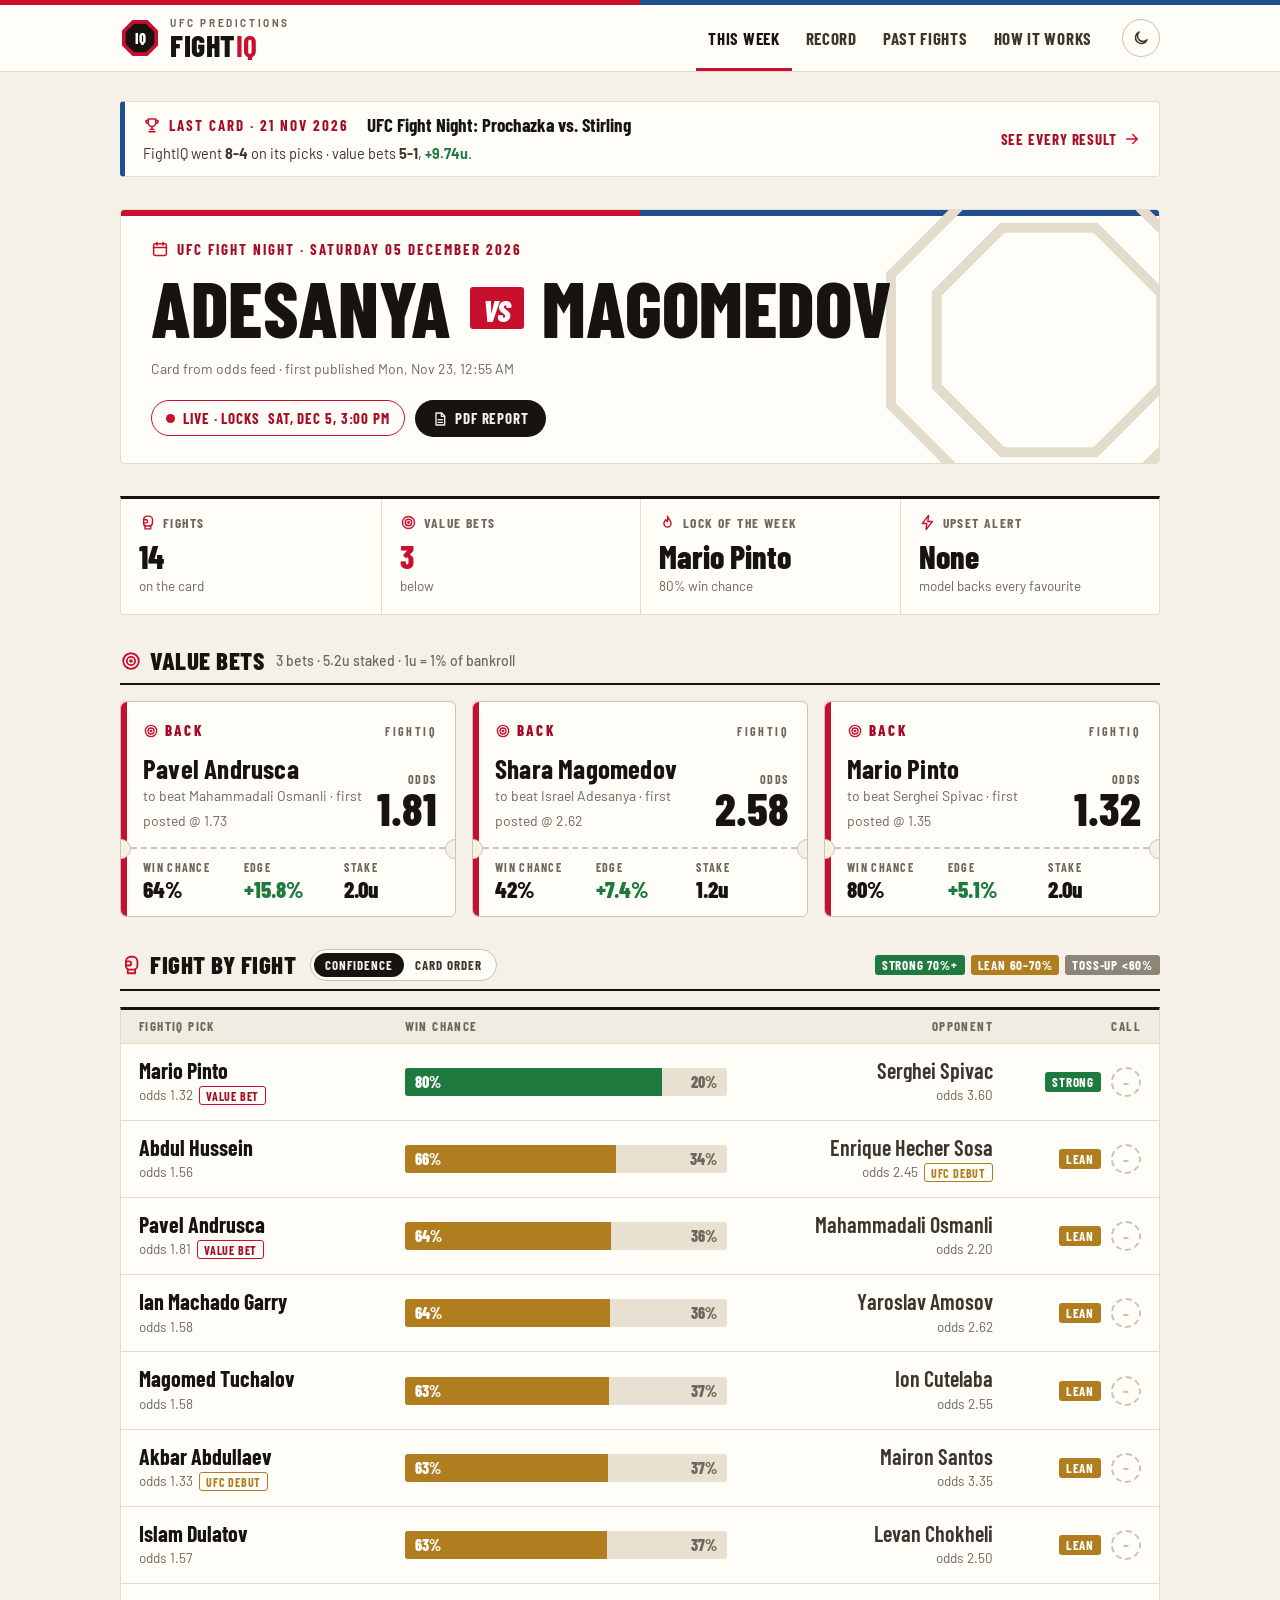
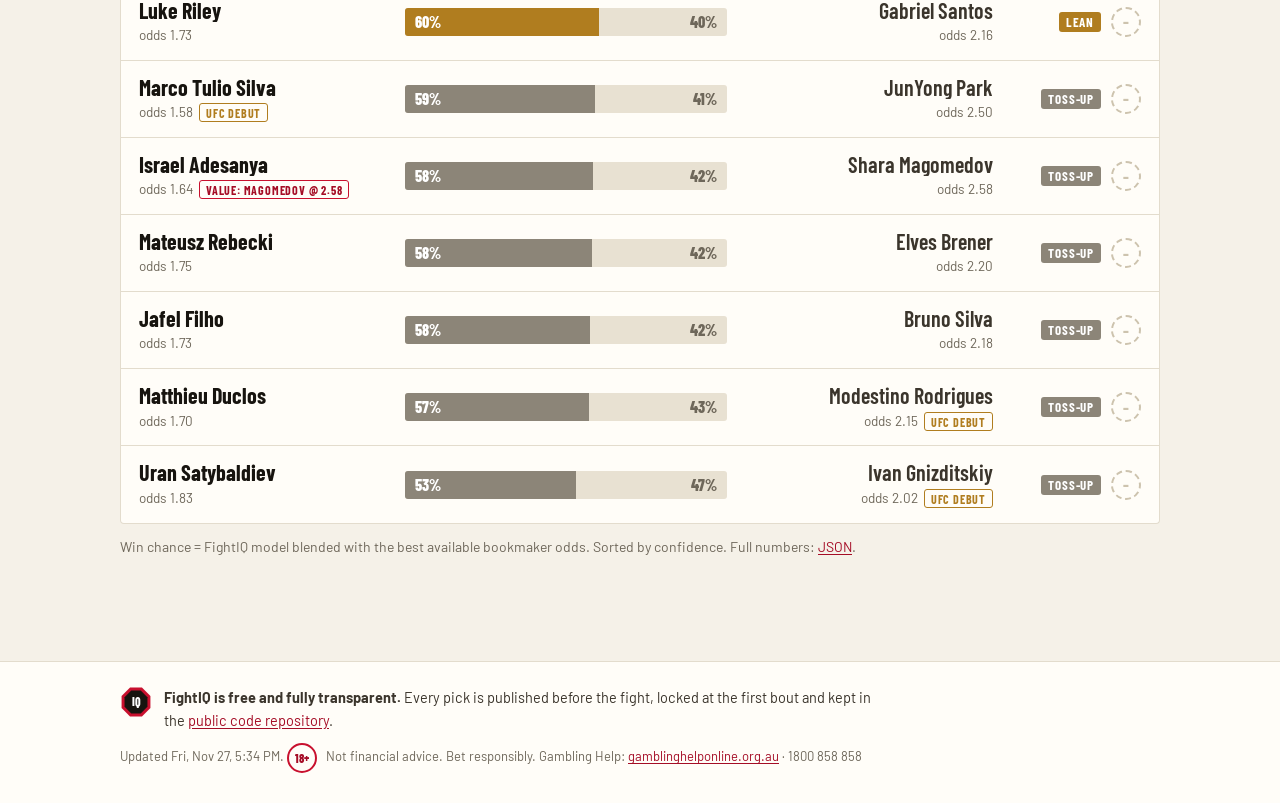
==== commit e89616e8: "FightIQ update 2026-11-27 17:34 UTC" ====
--- a/site/index.html
+++ b/site/index.html
@@ -32,8 +32,8 @@
     
   </div>
   <div class="poster-side"><span class="status live"><span class="pulse"></span>Live · locks <time datetime="2026-12-05T15:00:00+00:00">2026-12-05 15:00 UTC</time></span><a class="btn" href="reports/2026-12-05_UFC-Fight-Night-Adesanya-vs-Magomedov.pdf"><span class="ico"><svg viewBox="0 0 24 24" aria-hidden="true"><path d="M6 3h8.5L19 7.5V21H6z"/><path d="M14 3v5h5M9 13h7M9 17h7"/></svg></span>PDF report</a></div>
-</section><section class="board"><div class="cell"><span class="lbl"><span class="ico"><svg viewBox="0 0 24 24" aria-hidden="true"><path d="M6.5 12V8a5 5 0 0 1 5-5H14a5 5 0 0 1 5 5v4.5a4.5 4.5 0 0 1-4.5 4.5h-4A4 4 0 0 1 6.5 13z"/><path d="M6.5 12.5H10a2.2 2.2 0 0 0 0-4.4H6.5"/><path d="M8.5 17v4h8v-4"/></svg></span>Fights</span><strong class="val">14</strong><span class="sub">on the card</span></div><div class="cell"><span class="lbl"><span class="ico"><svg viewBox="0 0 24 24" aria-hidden="true"><circle cx="12" cy="12" r="8.5"/><circle cx="12" cy="12" r="4.5"/><circle cx="12" cy="12" r="1" fill="currentColor"/></svg></span>Value bets</span><strong class="val accent">2</strong><span class="sub">below</span></div><div class="cell"><span class="lbl"><span class="ico"><svg viewBox="0 0 24 24" aria-hidden="true"><path d="M12 3c.6 3.4 5 5.6 5 10.4a5 5 0 0 1-10 0c0-2.6 1.6-4.3 2.6-5.7.4 1.7 1.2 2.7 2.2 3.2.7-2.4.8-5 .2-7.9z"/></svg></span>Lock of the week</span><strong class="val">Mario Pinto</strong><span class="sub">81% win chance</span></div><div class="cell"><span class="lbl"><span class="ico"><svg viewBox="0 0 24 24" aria-hidden="true"><path d="M13.5 2 4.5 13.5h6.5L10 22l9-11.5h-6.5z"/></svg></span>Upset alert</span><strong class="val">None</strong><span class="sub">model backs every favourite</span></div></section>
-<section><h2><span class="ico"><svg viewBox="0 0 24 24" aria-hidden="true"><circle cx="12" cy="12" r="8.5"/><circle cx="12" cy="12" r="4.5"/><circle cx="12" cy="12" r="1" fill="currentColor"/></svg></span>Value bets<span class="h2-note">2 bets · 3.8u staked · 1u = 1% of bankroll</span></h2><div class="slips"><article class="slip">
+</section><section class="board"><div class="cell"><span class="lbl"><span class="ico"><svg viewBox="0 0 24 24" aria-hidden="true"><path d="M6.5 12V8a5 5 0 0 1 5-5H14a5 5 0 0 1 5 5v4.5a4.5 4.5 0 0 1-4.5 4.5h-4A4 4 0 0 1 6.5 13z"/><path d="M6.5 12.5H10a2.2 2.2 0 0 0 0-4.4H6.5"/><path d="M8.5 17v4h8v-4"/></svg></span>Fights</span><strong class="val">14</strong><span class="sub">on the card</span></div><div class="cell"><span class="lbl"><span class="ico"><svg viewBox="0 0 24 24" aria-hidden="true"><circle cx="12" cy="12" r="8.5"/><circle cx="12" cy="12" r="4.5"/><circle cx="12" cy="12" r="1" fill="currentColor"/></svg></span>Value bets</span><strong class="val accent">3</strong><span class="sub">below</span></div><div class="cell"><span class="lbl"><span class="ico"><svg viewBox="0 0 24 24" aria-hidden="true"><path d="M12 3c.6 3.4 5 5.6 5 10.4a5 5 0 0 1-10 0c0-2.6 1.6-4.3 2.6-5.7.4 1.7 1.2 2.7 2.2 3.2.7-2.4.8-5 .2-7.9z"/></svg></span>Lock of the week</span><strong class="val">Mario Pinto</strong><span class="sub">80% win chance</span></div><div class="cell"><span class="lbl"><span class="ico"><svg viewBox="0 0 24 24" aria-hidden="true"><path d="M13.5 2 4.5 13.5h6.5L10 22l9-11.5h-6.5z"/></svg></span>Upset alert</span><strong class="val">None</strong><span class="sub">model backs every favourite</span></div></section>
+<section><h2><span class="ico"><svg viewBox="0 0 24 24" aria-hidden="true"><circle cx="12" cy="12" r="8.5"/><circle cx="12" cy="12" r="4.5"/><circle cx="12" cy="12" r="1" fill="currentColor"/></svg></span>Value bets<span class="h2-note">3 bets · 5.2u staked · 1u = 1% of bankroll</span></h2><div class="slips"><article class="slip">
   <div class="slip-top"><span class="stamp"><span class="ico"><svg viewBox="0 0 24 24" aria-hidden="true"><circle cx="12" cy="12" r="8.5"/><circle cx="12" cy="12" r="4.5"/><circle cx="12" cy="12" r="1" fill="currentColor"/></svg></span>Back</span><span class="slip-id">FightIQ</span></div>
   <div class="slip-main"><div><h3>Pavel Andrusca</h3><small>to beat Mahammadali Osmanli · first posted @ 1.73</small></div>
   <div class="odds"><span>Odds</span><strong>1.81</strong></div></div>
@@ -42,21 +42,28 @@
   <div><dt>Edge</dt><dd class="good">+15.8%</dd></div><div><dt>Stake</dt><dd>2.0u</dd></div></dl>
 </article><article class="slip">
   <div class="slip-top"><span class="stamp"><span class="ico"><svg viewBox="0 0 24 24" aria-hidden="true"><circle cx="12" cy="12" r="8.5"/><circle cx="12" cy="12" r="4.5"/><circle cx="12" cy="12" r="1" fill="currentColor"/></svg></span>Back</span><span class="slip-id">FightIQ</span></div>
-  <div class="slip-main"><div><h3>Luke Riley</h3><small>to beat Gabriel Santos</small></div>
-  <div class="odds"><span>Odds</span><strong>1.70</strong></div></div>
+  <div class="slip-main"><div><h3>Shara Magomedov</h3><small>to beat Israel Adesanya · first posted @ 2.62</small></div>
+  <div class="odds"><span>Odds</span><strong>2.58</strong></div></div>
   <div class="perf" aria-hidden="true"></div>
-  <dl class="slip-stats"><div><dt>Win chance</dt><dd>62%</dd></div>
-  <div><dt>Edge</dt><dd class="good">+5.1%</dd></div><div><dt>Stake</dt><dd>1.8u</dd></div></dl>
+  <dl class="slip-stats"><div><dt>Win chance</dt><dd>42%</dd></div>
+  <div><dt>Edge</dt><dd class="good">+7.4%</dd></div><div><dt>Stake</dt><dd>1.2u</dd></div></dl>
+</article><article class="slip">
+  <div class="slip-top"><span class="stamp"><span class="ico"><svg viewBox="0 0 24 24" aria-hidden="true"><circle cx="12" cy="12" r="8.5"/><circle cx="12" cy="12" r="4.5"/><circle cx="12" cy="12" r="1" fill="currentColor"/></svg></span>Back</span><span class="slip-id">FightIQ</span></div>
+  <div class="slip-main"><div><h3>Mario Pinto</h3><small>to beat Serghei Spivac · first posted @ 1.35</small></div>
+  <div class="odds"><span>Odds</span><strong>1.32</strong></div></div>
+  <div class="perf" aria-hidden="true"></div>
+  <dl class="slip-stats"><div><dt>Win chance</dt><dd>80%</dd></div>
+  <div><dt>Edge</dt><dd class="good">+5.1%</dd></div><div><dt>Stake</dt><dd>2.0u</dd></div></dl>
 </article></div></section>
 <section>
   <h2><span class="ico"><svg viewBox="0 0 24 24" aria-hidden="true"><path d="M6.5 12V8a5 5 0 0 1 5-5H14a5 5 0 0 1 5 5v4.5a4.5 4.5 0 0 1-4.5 4.5h-4A4 4 0 0 1 6.5 13z"/><path d="M6.5 12.5H10a2.2 2.2 0 0 0 0-4.4H6.5"/><path d="M8.5 17v4h8v-4"/></svg></span>Fight by fight <span class="sort" role="group" aria-label="Order fights by"><button type="button" class="sort-btn" data-sort="conf" aria-pressed="true">Confidence</button><button type="button" class="sort-btn" data-sort="card" aria-pressed="false">Card order</button></span><span class="legend"><span class="tier strong">Strong 70%+</span><span class="tier lean">Lean 60–70%</span><span class="tier toss">Toss-up &lt;60%</span></span></h2>
   <div class="tape" role="table" aria-label="FightIQ picks for every fight" data-sort="conf">
     <div class="bout-row tape-head" role="row"><span role="columnheader">FightIQ pick</span><span role="columnheader">Win chance</span>
     <span role="columnheader">Opponent</span><span role="columnheader">Call</span></div>
-    <div class="bout-row" role="row" data-card="3" data-p="0.8092">
-  <div class="corner pick" role="cell"><b>Mario Pinto</b><small>odds 1.29</small></div>
-  <div class="split" role="cell" data-tip="Mario Pinto: 80.9% · model 79.0% · bookies 76.1%"><span class="seg strong" style="width:80.9%">81%</span><span class="seg opp">19%</span></div>
-  <div class="corner opp" role="cell"><b>Serghei Spivac</b><small>odds 3.80</small></div>
+    <div class="bout-row" role="row" data-card="3" data-p="0.7965">
+  <div class="corner pick" role="cell"><b>Mario Pinto</b><small>odds 1.32<span class="tag accent">Value bet</span></small></div>
+  <div class="split" role="cell" data-tip="Mario Pinto: 79.7% · model 79.0% · bookies 74.4%"><span class="seg strong" style="width:79.7%">80%</span><span class="seg opp">20%</span></div>
+  <div class="corner opp" role="cell"><b>Serghei Spivac</b><small>odds 3.60</small></div>
   <div class="call" role="cell"><span class="tier strong">Strong</span><span class="res pending" title="Result not in yet">–</span></div>
 </div><div class="bout-row" role="row" data-card="12" data-p="0.6562">
   <div class="corner pick" role="cell"><b>Abdul Hussein</b><small>odds 1.56</small></div>
@@ -68,10 +75,10 @@
   <div class="split" role="cell" data-tip="Pavel Andrusca: 64.0% · model 78.2% · bookies 54.9%"><span class="seg lean" style="width:64.0%">64%</span><span class="seg opp">36%</span></div>
   <div class="corner opp" role="cell"><b>Mahammadali Osmanli</b><small>odds 2.20</small></div>
   <div class="call" role="cell"><span class="tier lean">Lean</span><span class="res pending" title="Result not in yet">–</span></div>
-</div><div class="bout-row" role="row" data-card="2" data-p="0.6337">
+</div><div class="bout-row" role="row" data-card="2" data-p="0.6360">
   <div class="corner pick" role="cell"><b>Ian Machado Garry</b><small>odds 1.58<span class="slot">Co-main</span></small></div>
-  <div class="split" role="cell" data-tip="Ian Machado Garry: 63.4% · model 57.8% · bookies 62.4%"><span class="seg lean" style="width:63.4%">63%</span><span class="seg opp">37%</span></div>
-  <div class="corner opp" role="cell"><b>Yaroslav Amosov</b><small>odds 2.58</small></div>
+  <div class="split" role="cell" data-tip="Ian Machado Garry: 63.6% · model 57.8% · bookies 62.6%"><span class="seg lean" style="width:63.6%">64%</span><span class="seg opp">36%</span></div>
+  <div class="corner opp" role="cell"><b>Yaroslav Amosov</b><small>odds 2.62</small></div>
   <div class="call" role="cell"><span class="tier lean">Lean</span><span class="res pending" title="Result not in yet">–</span></div>
 </div><div class="bout-row" role="row" data-card="6" data-p="0.6337">
   <div class="corner pick" role="cell"><b>Magomed Tuchalov</b><small>odds 1.58</small></div>
@@ -88,30 +95,30 @@
   <div class="split" role="cell" data-tip="Islam Dulatov: 62.7% · model 56.5% · bookies 62.1%"><span class="seg lean" style="width:62.7%">63%</span><span class="seg opp">37%</span></div>
   <div class="corner opp" role="cell"><b>Levan Chokheli</b><small>odds 2.50</small></div>
   <div class="call" role="cell"><span class="tier lean">Lean</span><span class="res pending" title="Result not in yet">–</span></div>
-</div><div class="bout-row" role="row" data-card="13" data-p="0.6184">
-  <div class="corner pick" role="cell"><b>Luke Riley</b><small>odds 1.70<span class="tag accent">Value bet</span></small></div>
-  <div class="split" role="cell" data-tip="Luke Riley: 61.8% · model 65.8% · bookies 57.8%"><span class="seg lean" style="width:61.8%">62%</span><span class="seg opp">38%</span></div>
-  <div class="corner opp" role="cell"><b>Gabriel Santos</b><small>odds 2.30</small></div>
+</div><div class="bout-row" role="row" data-card="13" data-p="0.6021">
+  <div class="corner pick" role="cell"><b>Luke Riley</b><small>odds 1.73</small></div>
+  <div class="split" role="cell" data-tip="Luke Riley: 60.2% · model 65.8% · bookies 55.9%"><span class="seg lean" style="width:60.2%">60%</span><span class="seg opp">40%</span></div>
+  <div class="corner opp" role="cell"><b>Gabriel Santos</b><small>odds 2.16</small></div>
   <div class="call" role="cell"><span class="tier lean">Lean</span><span class="res pending" title="Result not in yet">–</span></div>
 </div><div class="bout-row" role="row" data-card="9" data-p="0.5889">
   <div class="corner pick" role="cell"><b>Marco Tulio Silva</b><small>odds 1.58<span class="tag">UFC debut</span></small></div>
   <div class="split" role="cell" data-tip="Marco Tulio Silva: 58.9% · model 44.5% · bookies 61.8%"><span class="seg toss" style="width:58.9%">59%</span><span class="seg opp">41%</span></div>
   <div class="corner opp" role="cell"><b>JunYong Park</b><small>odds 2.50</small></div>
   <div class="call" role="cell"><span class="tier toss">Toss-up</span><span class="res pending" title="Result not in yet">–</span></div>
+</div><div class="bout-row" role="row" data-card="1" data-p="0.5836">
+  <div class="corner pick" role="cell"><b>Israel Adesanya</b><small>odds 1.64<span class="slot">Main event</span><span class="tag accent">Value: Magomedov @ 2.58</span></small></div>
+  <div class="split" role="cell" data-tip="Israel Adesanya: 58.4% · model 45.0% · bookies 61.1%"><span class="seg toss" style="width:58.4%">58%</span><span class="seg opp">42%</span></div>
+  <div class="corner opp" role="cell"><b>Shara Magomedov</b><small>odds 2.58</small></div>
+  <div class="call" role="cell"><span class="tier toss">Toss-up</span><span class="res pending" title="Result not in yet">–</span></div>
 </div><div class="bout-row" role="row" data-card="14" data-p="0.5825">
   <div class="corner pick" role="cell"><b>Mateusz Rebecki</b><small>odds 1.75</small></div>
   <div class="split" role="cell" data-tip="Mateusz Rebecki: 58.2% · model 59.6% · bookies 55.9%"><span class="seg toss" style="width:58.2%">58%</span><span class="seg opp">42%</span></div>
   <div class="corner opp" role="cell"><b>Elves Brener</b><small>odds 2.20</small></div>
   <div class="call" role="cell"><span class="tier toss">Toss-up</span><span class="res pending" title="Result not in yet">–</span></div>
-</div><div class="bout-row" role="row" data-card="7" data-p="0.5771">
+</div><div class="bout-row" role="row" data-card="7" data-p="0.5753">
   <div class="corner pick" role="cell"><b>Jafel Filho</b><small>odds 1.73</small></div>
-  <div class="split" role="cell" data-tip="Jafel Filho: 57.7% · model 56.9% · bookies 56.3%"><span class="seg toss" style="width:57.7%">58%</span><span class="seg opp">42%</span></div>
-  <div class="corner opp" role="cell"><b>Bruno Silva</b><small>odds 2.20</small></div>
-  <div class="call" role="cell"><span class="tier toss">Toss-up</span><span class="res pending" title="Result not in yet">–</span></div>
-</div><div class="bout-row" role="row" data-card="1" data-p="0.5731">
-  <div class="corner pick" role="cell"><b>Israel Adesanya</b><small>odds 1.64<span class="slot">Main event</span></small></div>
-  <div class="split" role="cell" data-tip="Israel Adesanya: 57.3% · model 45.0% · bookies 59.9%"><span class="seg toss" style="width:57.3%">57%</span><span class="seg opp">43%</span></div>
-  <div class="corner opp" role="cell"><b>Shara Magomedov</b><small>odds 2.42</small></div>
+  <div class="split" role="cell" data-tip="Jafel Filho: 57.5% · model 56.9% · bookies 56.1%"><span class="seg toss" style="width:57.5%">58%</span><span class="seg opp">42%</span></div>
+  <div class="corner opp" role="cell"><b>Bruno Silva</b><small>odds 2.18</small></div>
   <div class="call" role="cell"><span class="tier toss">Toss-up</span><span class="res pending" title="Result not in yet">–</span></div>
 </div><div class="bout-row" role="row" data-card="11" data-p="0.5712">
   <div class="corner pick" role="cell"><b>Matthieu Duclos</b><small>odds 1.70</small></div>
@@ -132,7 +139,7 @@
   <div class="wrap foot-in">
     <div class="foot-brand"><svg class="logo" viewBox="0 0 40 40" aria-hidden="true"><polygon points="38.02,27.46 27.46,38.02 12.54,38.02 1.98,27.46 1.98,12.54 12.54,1.98 27.46,1.98 38.02,12.54" fill="#C8102E"/><polygon points="34.32,25.93 25.93,34.32 14.07,34.32 5.68,25.93 5.68,14.07 14.07,5.68 25.93,5.68 34.32,14.07" fill="#17140F"/><text x="20" y="25.6" text-anchor="middle" font-size="15" font-weight="800" fill="#fff" font-family="Barlow Condensed,Arial Narrow,Helvetica,sans-serif">IQ</text></svg><p><b>FightIQ is free and fully transparent.</b> Every pick is published before the fight,
     locked at the first bout and kept in the <a href="https://github.com/johnthewizwe23/FightIQ">public code repository</a>.</p></div>
-    <p class="foot-small">Updated <time datetime="2026-11-27T09:03:16+00:00">2026-11-27 09:03 UTC</time>. <span class="age">18+</span> Not financial advice. Bet responsibly. Gambling Help:
+    <p class="foot-small">Updated <time datetime="2026-11-27T17:34:41+00:00">2026-11-27 17:34 UTC</time>. <span class="age">18+</span> Not financial advice. Bet responsibly. Gambling Help:
     <a href="https://www.gamblinghelponline.org.au">gamblinghelponline.org.au</a> · 1800 858 858</p>
   </div>
 </footer>
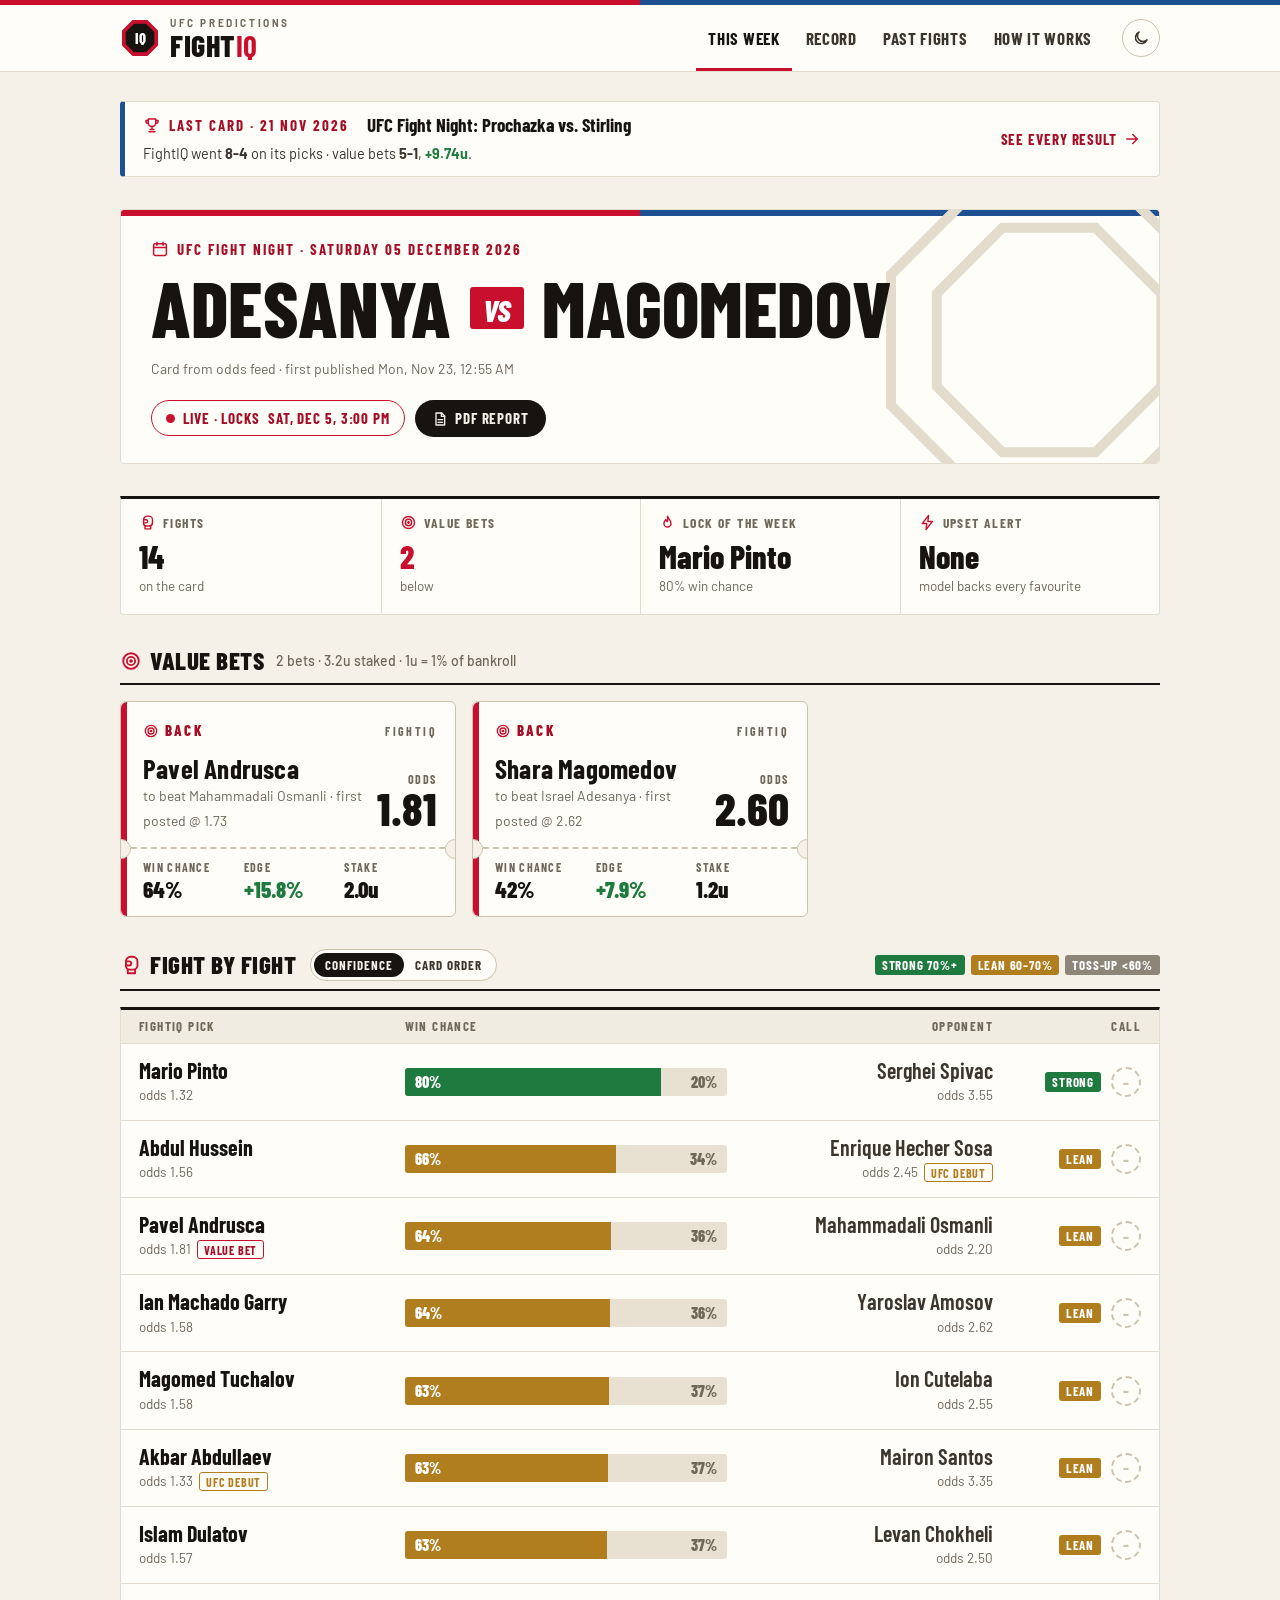
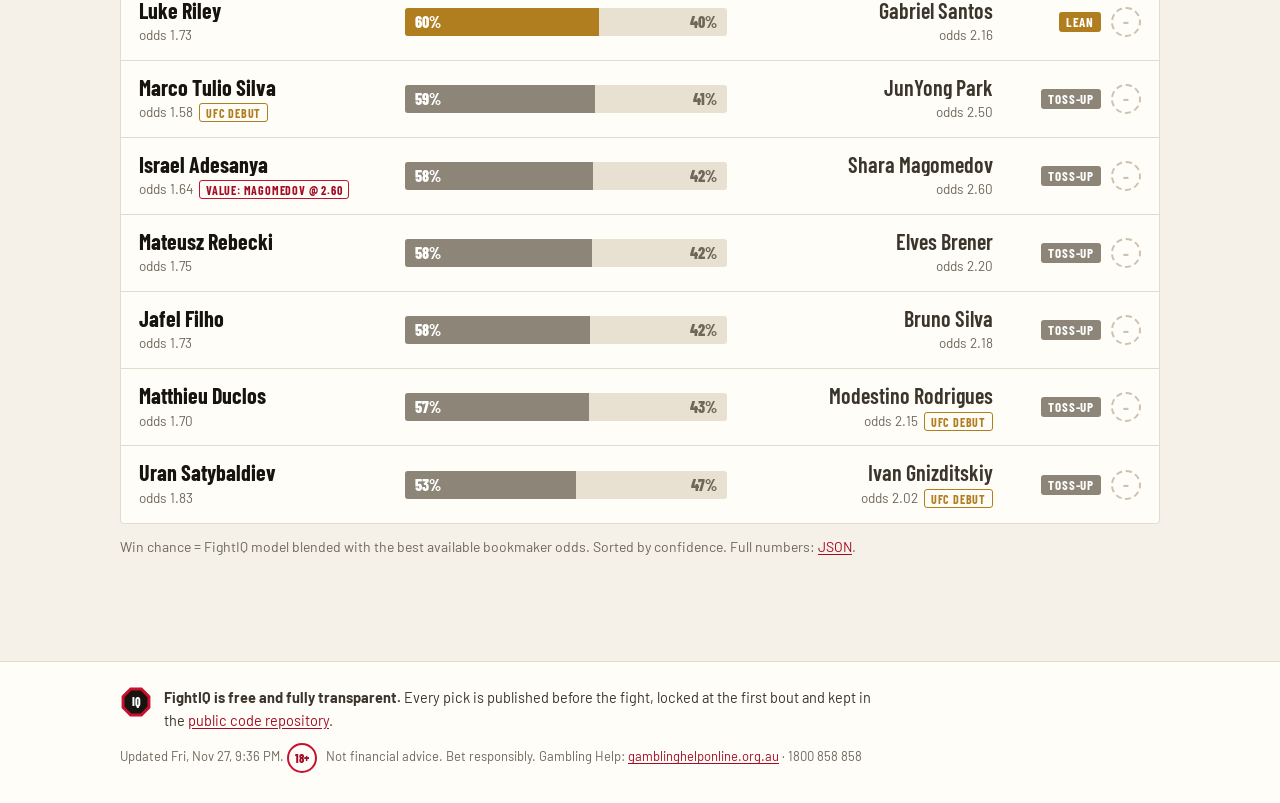
==== commit 0e95b88c: "FightIQ update 2026-11-27 21:36 UTC" ====
--- a/site/index.html
+++ b/site/index.html
@@ -32,8 +32,8 @@
     
   </div>
   <div class="poster-side"><span class="status live"><span class="pulse"></span>Live · locks <time datetime="2026-12-05T15:00:00+00:00">2026-12-05 15:00 UTC</time></span><a class="btn" href="reports/2026-12-05_UFC-Fight-Night-Adesanya-vs-Magomedov.pdf"><span class="ico"><svg viewBox="0 0 24 24" aria-hidden="true"><path d="M6 3h8.5L19 7.5V21H6z"/><path d="M14 3v5h5M9 13h7M9 17h7"/></svg></span>PDF report</a></div>
-</section><section class="board"><div class="cell"><span class="lbl"><span class="ico"><svg viewBox="0 0 24 24" aria-hidden="true"><path d="M6.5 12V8a5 5 0 0 1 5-5H14a5 5 0 0 1 5 5v4.5a4.5 4.5 0 0 1-4.5 4.5h-4A4 4 0 0 1 6.5 13z"/><path d="M6.5 12.5H10a2.2 2.2 0 0 0 0-4.4H6.5"/><path d="M8.5 17v4h8v-4"/></svg></span>Fights</span><strong class="val">14</strong><span class="sub">on the card</span></div><div class="cell"><span class="lbl"><span class="ico"><svg viewBox="0 0 24 24" aria-hidden="true"><circle cx="12" cy="12" r="8.5"/><circle cx="12" cy="12" r="4.5"/><circle cx="12" cy="12" r="1" fill="currentColor"/></svg></span>Value bets</span><strong class="val accent">3</strong><span class="sub">below</span></div><div class="cell"><span class="lbl"><span class="ico"><svg viewBox="0 0 24 24" aria-hidden="true"><path d="M12 3c.6 3.4 5 5.6 5 10.4a5 5 0 0 1-10 0c0-2.6 1.6-4.3 2.6-5.7.4 1.7 1.2 2.7 2.2 3.2.7-2.4.8-5 .2-7.9z"/></svg></span>Lock of the week</span><strong class="val">Mario Pinto</strong><span class="sub">80% win chance</span></div><div class="cell"><span class="lbl"><span class="ico"><svg viewBox="0 0 24 24" aria-hidden="true"><path d="M13.5 2 4.5 13.5h6.5L10 22l9-11.5h-6.5z"/></svg></span>Upset alert</span><strong class="val">None</strong><span class="sub">model backs every favourite</span></div></section>
-<section><h2><span class="ico"><svg viewBox="0 0 24 24" aria-hidden="true"><circle cx="12" cy="12" r="8.5"/><circle cx="12" cy="12" r="4.5"/><circle cx="12" cy="12" r="1" fill="currentColor"/></svg></span>Value bets<span class="h2-note">3 bets · 5.2u staked · 1u = 1% of bankroll</span></h2><div class="slips"><article class="slip">
+</section><section class="board"><div class="cell"><span class="lbl"><span class="ico"><svg viewBox="0 0 24 24" aria-hidden="true"><path d="M6.5 12V8a5 5 0 0 1 5-5H14a5 5 0 0 1 5 5v4.5a4.5 4.5 0 0 1-4.5 4.5h-4A4 4 0 0 1 6.5 13z"/><path d="M6.5 12.5H10a2.2 2.2 0 0 0 0-4.4H6.5"/><path d="M8.5 17v4h8v-4"/></svg></span>Fights</span><strong class="val">14</strong><span class="sub">on the card</span></div><div class="cell"><span class="lbl"><span class="ico"><svg viewBox="0 0 24 24" aria-hidden="true"><circle cx="12" cy="12" r="8.5"/><circle cx="12" cy="12" r="4.5"/><circle cx="12" cy="12" r="1" fill="currentColor"/></svg></span>Value bets</span><strong class="val accent">2</strong><span class="sub">below</span></div><div class="cell"><span class="lbl"><span class="ico"><svg viewBox="0 0 24 24" aria-hidden="true"><path d="M12 3c.6 3.4 5 5.6 5 10.4a5 5 0 0 1-10 0c0-2.6 1.6-4.3 2.6-5.7.4 1.7 1.2 2.7 2.2 3.2.7-2.4.8-5 .2-7.9z"/></svg></span>Lock of the week</span><strong class="val">Mario Pinto</strong><span class="sub">80% win chance</span></div><div class="cell"><span class="lbl"><span class="ico"><svg viewBox="0 0 24 24" aria-hidden="true"><path d="M13.5 2 4.5 13.5h6.5L10 22l9-11.5h-6.5z"/></svg></span>Upset alert</span><strong class="val">None</strong><span class="sub">model backs every favourite</span></div></section>
+<section><h2><span class="ico"><svg viewBox="0 0 24 24" aria-hidden="true"><circle cx="12" cy="12" r="8.5"/><circle cx="12" cy="12" r="4.5"/><circle cx="12" cy="12" r="1" fill="currentColor"/></svg></span>Value bets<span class="h2-note">2 bets · 3.2u staked · 1u = 1% of bankroll</span></h2><div class="slips"><article class="slip">
   <div class="slip-top"><span class="stamp"><span class="ico"><svg viewBox="0 0 24 24" aria-hidden="true"><circle cx="12" cy="12" r="8.5"/><circle cx="12" cy="12" r="4.5"/><circle cx="12" cy="12" r="1" fill="currentColor"/></svg></span>Back</span><span class="slip-id">FightIQ</span></div>
   <div class="slip-main"><div><h3>Pavel Andrusca</h3><small>to beat Mahammadali Osmanli · first posted @ 1.73</small></div>
   <div class="odds"><span>Odds</span><strong>1.81</strong></div></div>
@@ -43,27 +43,20 @@
 </article><article class="slip">
   <div class="slip-top"><span class="stamp"><span class="ico"><svg viewBox="0 0 24 24" aria-hidden="true"><circle cx="12" cy="12" r="8.5"/><circle cx="12" cy="12" r="4.5"/><circle cx="12" cy="12" r="1" fill="currentColor"/></svg></span>Back</span><span class="slip-id">FightIQ</span></div>
   <div class="slip-main"><div><h3>Shara Magomedov</h3><small>to beat Israel Adesanya · first posted @ 2.62</small></div>
-  <div class="odds"><span>Odds</span><strong>2.58</strong></div></div>
+  <div class="odds"><span>Odds</span><strong>2.60</strong></div></div>
   <div class="perf" aria-hidden="true"></div>
   <dl class="slip-stats"><div><dt>Win chance</dt><dd>42%</dd></div>
-  <div><dt>Edge</dt><dd class="good">+7.4%</dd></div><div><dt>Stake</dt><dd>1.2u</dd></div></dl>
-</article><article class="slip">
-  <div class="slip-top"><span class="stamp"><span class="ico"><svg viewBox="0 0 24 24" aria-hidden="true"><circle cx="12" cy="12" r="8.5"/><circle cx="12" cy="12" r="4.5"/><circle cx="12" cy="12" r="1" fill="currentColor"/></svg></span>Back</span><span class="slip-id">FightIQ</span></div>
-  <div class="slip-main"><div><h3>Mario Pinto</h3><small>to beat Serghei Spivac · first posted @ 1.35</small></div>
-  <div class="odds"><span>Odds</span><strong>1.32</strong></div></div>
-  <div class="perf" aria-hidden="true"></div>
-  <dl class="slip-stats"><div><dt>Win chance</dt><dd>80%</dd></div>
-  <div><dt>Edge</dt><dd class="good">+5.1%</dd></div><div><dt>Stake</dt><dd>2.0u</dd></div></dl>
+  <div><dt>Edge</dt><dd class="good">+7.9%</dd></div><div><dt>Stake</dt><dd>1.2u</dd></div></dl>
 </article></div></section>
 <section>
   <h2><span class="ico"><svg viewBox="0 0 24 24" aria-hidden="true"><path d="M6.5 12V8a5 5 0 0 1 5-5H14a5 5 0 0 1 5 5v4.5a4.5 4.5 0 0 1-4.5 4.5h-4A4 4 0 0 1 6.5 13z"/><path d="M6.5 12.5H10a2.2 2.2 0 0 0 0-4.4H6.5"/><path d="M8.5 17v4h8v-4"/></svg></span>Fight by fight <span class="sort" role="group" aria-label="Order fights by"><button type="button" class="sort-btn" data-sort="conf" aria-pressed="true">Confidence</button><button type="button" class="sort-btn" data-sort="card" aria-pressed="false">Card order</button></span><span class="legend"><span class="tier strong">Strong 70%+</span><span class="tier lean">Lean 60–70%</span><span class="tier toss">Toss-up &lt;60%</span></span></h2>
   <div class="tape" role="table" aria-label="FightIQ picks for every fight" data-sort="conf">
     <div class="bout-row tape-head" role="row"><span role="columnheader">FightIQ pick</span><span role="columnheader">Win chance</span>
     <span role="columnheader">Opponent</span><span role="columnheader">Call</span></div>
-    <div class="bout-row" role="row" data-card="3" data-p="0.7965">
-  <div class="corner pick" role="cell"><b>Mario Pinto</b><small>odds 1.32<span class="tag accent">Value bet</span></small></div>
-  <div class="split" role="cell" data-tip="Mario Pinto: 79.7% · model 79.0% · bookies 74.4%"><span class="seg strong" style="width:79.7%">80%</span><span class="seg opp">20%</span></div>
-  <div class="corner opp" role="cell"><b>Serghei Spivac</b><small>odds 3.60</small></div>
+    <div class="bout-row" role="row" data-card="3" data-p="0.7954">
+  <div class="corner pick" role="cell"><b>Mario Pinto</b><small>odds 1.32</small></div>
+  <div class="split" role="cell" data-tip="Mario Pinto: 79.5% · model 79.0% · bookies 74.3%"><span class="seg strong" style="width:79.5%">80%</span><span class="seg opp">20%</span></div>
+  <div class="corner opp" role="cell"><b>Serghei Spivac</b><small>odds 3.55</small></div>
   <div class="call" role="cell"><span class="tier strong">Strong</span><span class="res pending" title="Result not in yet">–</span></div>
 </div><div class="bout-row" role="row" data-card="12" data-p="0.6562">
   <div class="corner pick" role="cell"><b>Abdul Hussein</b><small>odds 1.56</small></div>
@@ -105,10 +98,10 @@
   <div class="split" role="cell" data-tip="Marco Tulio Silva: 58.9% · model 44.5% · bookies 61.8%"><span class="seg toss" style="width:58.9%">59%</span><span class="seg opp">41%</span></div>
   <div class="corner opp" role="cell"><b>JunYong Park</b><small>odds 2.50</small></div>
   <div class="call" role="cell"><span class="tier toss">Toss-up</span><span class="res pending" title="Result not in yet">–</span></div>
-</div><div class="bout-row" role="row" data-card="1" data-p="0.5836">
-  <div class="corner pick" role="cell"><b>Israel Adesanya</b><small>odds 1.64<span class="slot">Main event</span><span class="tag accent">Value: Magomedov @ 2.58</span></small></div>
-  <div class="split" role="cell" data-tip="Israel Adesanya: 58.4% · model 45.0% · bookies 61.1%"><span class="seg toss" style="width:58.4%">58%</span><span class="seg opp">42%</span></div>
-  <div class="corner opp" role="cell"><b>Shara Magomedov</b><small>odds 2.58</small></div>
+</div><div class="bout-row" role="row" data-card="1" data-p="0.5848">
+  <div class="corner pick" role="cell"><b>Israel Adesanya</b><small>odds 1.64<span class="slot">Main event</span><span class="tag accent">Value: Magomedov @ 2.60</span></small></div>
+  <div class="split" role="cell" data-tip="Israel Adesanya: 58.5% · model 45.0% · bookies 61.2%"><span class="seg toss" style="width:58.5%">58%</span><span class="seg opp">42%</span></div>
+  <div class="corner opp" role="cell"><b>Shara Magomedov</b><small>odds 2.60</small></div>
   <div class="call" role="cell"><span class="tier toss">Toss-up</span><span class="res pending" title="Result not in yet">–</span></div>
 </div><div class="bout-row" role="row" data-card="14" data-p="0.5825">
   <div class="corner pick" role="cell"><b>Mateusz Rebecki</b><small>odds 1.75</small></div>
@@ -139,7 +132,7 @@
   <div class="wrap foot-in">
     <div class="foot-brand"><svg class="logo" viewBox="0 0 40 40" aria-hidden="true"><polygon points="38.02,27.46 27.46,38.02 12.54,38.02 1.98,27.46 1.98,12.54 12.54,1.98 27.46,1.98 38.02,12.54" fill="#C8102E"/><polygon points="34.32,25.93 25.93,34.32 14.07,34.32 5.68,25.93 5.68,14.07 14.07,5.68 25.93,5.68 34.32,14.07" fill="#17140F"/><text x="20" y="25.6" text-anchor="middle" font-size="15" font-weight="800" fill="#fff" font-family="Barlow Condensed,Arial Narrow,Helvetica,sans-serif">IQ</text></svg><p><b>FightIQ is free and fully transparent.</b> Every pick is published before the fight,
     locked at the first bout and kept in the <a href="https://github.com/johnthewizwe23/FightIQ">public code repository</a>.</p></div>
-    <p class="foot-small">Updated <time datetime="2026-11-27T17:34:41+00:00">2026-11-27 17:34 UTC</time>. <span class="age">18+</span> Not financial advice. Bet responsibly. Gambling Help:
+    <p class="foot-small">Updated <time datetime="2026-11-27T21:36:34+00:00">2026-11-27 21:36 UTC</time>. <span class="age">18+</span> Not financial advice. Bet responsibly. Gambling Help:
     <a href="https://www.gamblinghelponline.org.au">gamblinghelponline.org.au</a> · 1800 858 858</p>
   </div>
 </footer>
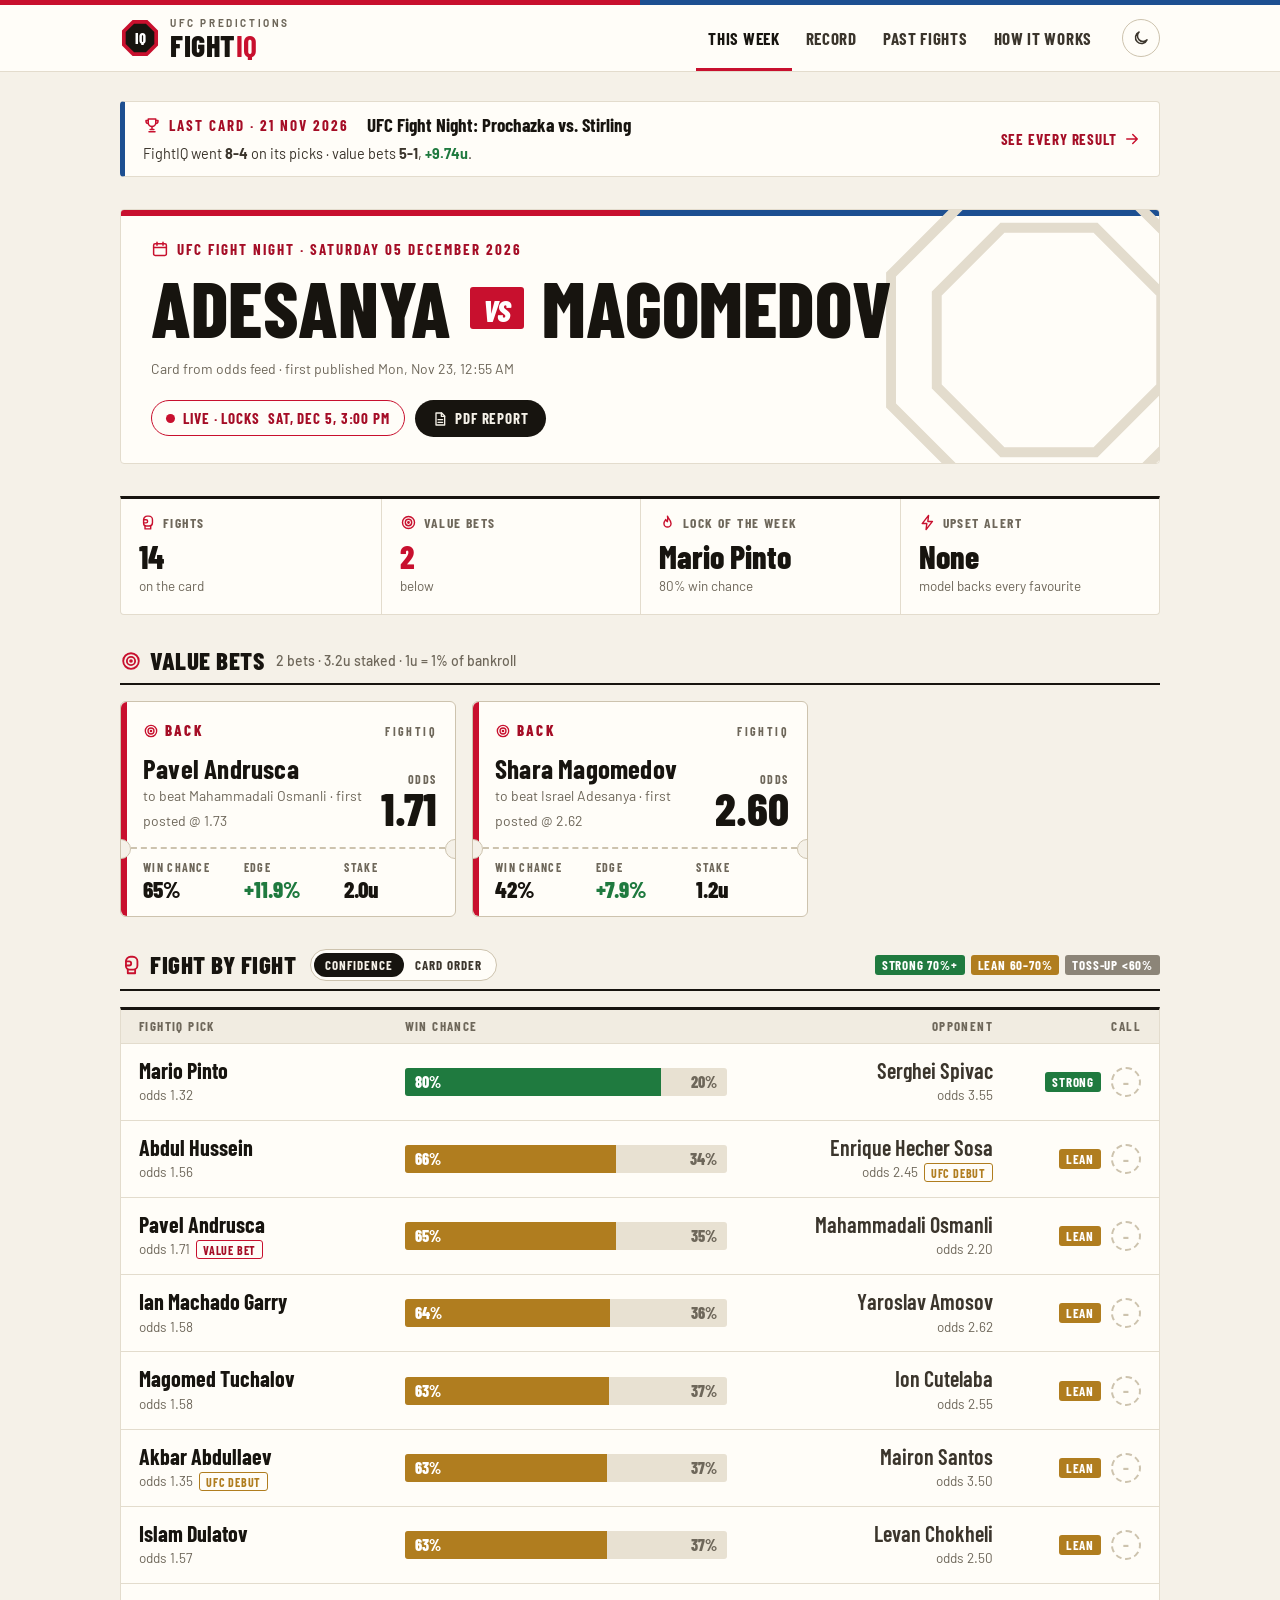
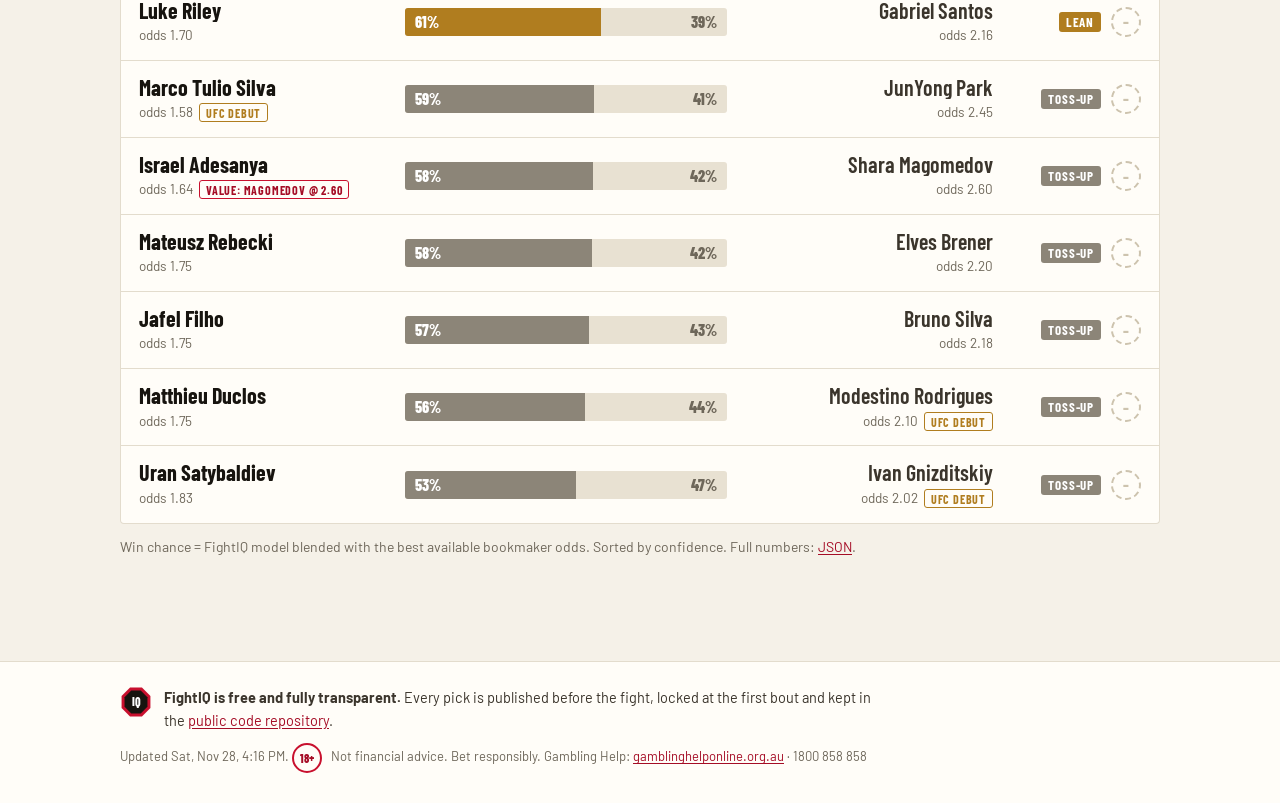
==== commit bdbc3042: "FightIQ update 2026-11-28 16:16 UTC" ====
--- a/site/index.html
+++ b/site/index.html
@@ -36,10 +36,10 @@
 <section><h2><span class="ico"><svg viewBox="0 0 24 24" aria-hidden="true"><circle cx="12" cy="12" r="8.5"/><circle cx="12" cy="12" r="4.5"/><circle cx="12" cy="12" r="1" fill="currentColor"/></svg></span>Value bets<span class="h2-note">2 bets · 3.2u staked · 1u = 1% of bankroll</span></h2><div class="slips"><article class="slip">
   <div class="slip-top"><span class="stamp"><span class="ico"><svg viewBox="0 0 24 24" aria-hidden="true"><circle cx="12" cy="12" r="8.5"/><circle cx="12" cy="12" r="4.5"/><circle cx="12" cy="12" r="1" fill="currentColor"/></svg></span>Back</span><span class="slip-id">FightIQ</span></div>
   <div class="slip-main"><div><h3>Pavel Andrusca</h3><small>to beat Mahammadali Osmanli · first posted @ 1.73</small></div>
-  <div class="odds"><span>Odds</span><strong>1.81</strong></div></div>
+  <div class="odds"><span>Odds</span><strong>1.71</strong></div></div>
   <div class="perf" aria-hidden="true"></div>
-  <dl class="slip-stats"><div><dt>Win chance</dt><dd>64%</dd></div>
-  <div><dt>Edge</dt><dd class="good">+15.8%</dd></div><div><dt>Stake</dt><dd>2.0u</dd></div></dl>
+  <dl class="slip-stats"><div><dt>Win chance</dt><dd>65%</dd></div>
+  <div><dt>Edge</dt><dd class="good">+11.9%</dd></div><div><dt>Stake</dt><dd>2.0u</dd></div></dl>
 </article><article class="slip">
   <div class="slip-top"><span class="stamp"><span class="ico"><svg viewBox="0 0 24 24" aria-hidden="true"><circle cx="12" cy="12" r="8.5"/><circle cx="12" cy="12" r="4.5"/><circle cx="12" cy="12" r="1" fill="currentColor"/></svg></span>Back</span><span class="slip-id">FightIQ</span></div>
   <div class="slip-main"><div><h3>Shara Magomedov</h3><small>to beat Israel Adesanya · first posted @ 2.62</small></div>
@@ -63,9 +63,9 @@
   <div class="split" role="cell" data-tip="Abdul Hussein: 65.6% · model 66.4% · bookies 61.9%"><span class="seg lean" style="width:65.6%">66%</span><span class="seg opp">34%</span></div>
   <div class="corner opp" role="cell"><b>Enrique Hecher Sosa</b><small>odds 2.45<span class="tag">UFC debut</span></small></div>
   <div class="call" role="cell"><span class="tier lean">Lean</span><span class="res pending" title="Result not in yet">–</span></div>
-</div><div class="bout-row" role="row" data-card="10" data-p="0.6401">
-  <div class="corner pick" role="cell"><b>Pavel Andrusca</b><small>odds 1.81<span class="tag accent">Value bet</span></small></div>
-  <div class="split" role="cell" data-tip="Pavel Andrusca: 64.0% · model 78.2% · bookies 54.9%"><span class="seg lean" style="width:64.0%">64%</span><span class="seg opp">36%</span></div>
+</div><div class="bout-row" role="row" data-card="10" data-p="0.6542">
+  <div class="corner pick" role="cell"><b>Pavel Andrusca</b><small>odds 1.71<span class="tag accent">Value bet</span></small></div>
+  <div class="split" role="cell" data-tip="Pavel Andrusca: 65.4% · model 78.2% · bookies 56.6%"><span class="seg lean" style="width:65.4%">65%</span><span class="seg opp">35%</span></div>
   <div class="corner opp" role="cell"><b>Mahammadali Osmanli</b><small>odds 2.20</small></div>
   <div class="call" role="cell"><span class="tier lean">Lean</span><span class="res pending" title="Result not in yet">–</span></div>
 </div><div class="bout-row" role="row" data-card="2" data-p="0.6360">
@@ -78,25 +78,25 @@
   <div class="split" role="cell" data-tip="Magomed Tuchalov: 63.4% · model 58.4% · bookies 62.2%"><span class="seg lean" style="width:63.4%">63%</span><span class="seg opp">37%</span></div>
   <div class="corner opp" role="cell"><b>Ion Cutelaba</b><small>odds 2.55</small></div>
   <div class="call" role="cell"><span class="tier lean">Lean</span><span class="res pending" title="Result not in yet">–</span></div>
-</div><div class="bout-row" role="row" data-card="5" data-p="0.6300">
-  <div class="corner pick" role="cell"><b>Akbar Abdullaev</b><small>odds 1.33<span class="tag">UFC debut</span></small></div>
-  <div class="split" role="cell" data-tip="Akbar Abdullaev: 63.0% · model 23.9% · bookies 73.3%"><span class="seg lean" style="width:63.0%">63%</span><span class="seg opp">37%</span></div>
-  <div class="corner opp" role="cell"><b>Mairon Santos</b><small>odds 3.35</small></div>
+</div><div class="bout-row" role="row" data-card="5" data-p="0.6278">
+  <div class="corner pick" role="cell"><b>Akbar Abdullaev</b><small>odds 1.35<span class="tag">UFC debut</span></small></div>
+  <div class="split" role="cell" data-tip="Akbar Abdullaev: 62.8% · model 23.9% · bookies 73.0%"><span class="seg lean" style="width:62.8%">63%</span><span class="seg opp">37%</span></div>
+  <div class="corner opp" role="cell"><b>Mairon Santos</b><small>odds 3.50</small></div>
   <div class="call" role="cell"><span class="tier lean">Lean</span><span class="res pending" title="Result not in yet">–</span></div>
 </div><div class="bout-row" role="row" data-card="4" data-p="0.6272">
   <div class="corner pick" role="cell"><b>Islam Dulatov</b><small>odds 1.57</small></div>
   <div class="split" role="cell" data-tip="Islam Dulatov: 62.7% · model 56.5% · bookies 62.1%"><span class="seg lean" style="width:62.7%">63%</span><span class="seg opp">37%</span></div>
   <div class="corner opp" role="cell"><b>Levan Chokheli</b><small>odds 2.50</small></div>
   <div class="call" role="cell"><span class="tier lean">Lean</span><span class="res pending" title="Result not in yet">–</span></div>
-</div><div class="bout-row" role="row" data-card="13" data-p="0.6021">
-  <div class="corner pick" role="cell"><b>Luke Riley</b><small>odds 1.73</small></div>
-  <div class="split" role="cell" data-tip="Luke Riley: 60.2% · model 65.8% · bookies 55.9%"><span class="seg lean" style="width:60.2%">60%</span><span class="seg opp">40%</span></div>
+</div><div class="bout-row" role="row" data-card="13" data-p="0.6069">
+  <div class="corner pick" role="cell"><b>Luke Riley</b><small>odds 1.70</small></div>
+  <div class="split" role="cell" data-tip="Luke Riley: 60.7% · model 65.8% · bookies 56.4%"><span class="seg lean" style="width:60.7%">61%</span><span class="seg opp">39%</span></div>
   <div class="corner opp" role="cell"><b>Gabriel Santos</b><small>odds 2.16</small></div>
   <div class="call" role="cell"><span class="tier lean">Lean</span><span class="res pending" title="Result not in yet">–</span></div>
-</div><div class="bout-row" role="row" data-card="9" data-p="0.5889">
+</div><div class="bout-row" role="row" data-card="9" data-p="0.5855">
   <div class="corner pick" role="cell"><b>Marco Tulio Silva</b><small>odds 1.58<span class="tag">UFC debut</span></small></div>
-  <div class="split" role="cell" data-tip="Marco Tulio Silva: 58.9% · model 44.5% · bookies 61.8%"><span class="seg toss" style="width:58.9%">59%</span><span class="seg opp">41%</span></div>
-  <div class="corner opp" role="cell"><b>JunYong Park</b><small>odds 2.50</small></div>
+  <div class="split" role="cell" data-tip="Marco Tulio Silva: 58.6% · model 44.5% · bookies 61.5%"><span class="seg toss" style="width:58.6%">59%</span><span class="seg opp">41%</span></div>
+  <div class="corner opp" role="cell"><b>JunYong Park</b><small>odds 2.45</small></div>
   <div class="call" role="cell"><span class="tier toss">Toss-up</span><span class="res pending" title="Result not in yet">–</span></div>
 </div><div class="bout-row" role="row" data-card="1" data-p="0.5848">
   <div class="corner pick" role="cell"><b>Israel Adesanya</b><small>odds 1.64<span class="slot">Main event</span><span class="tag accent">Value: Magomedov @ 2.60</span></small></div>
@@ -108,15 +108,15 @@
   <div class="split" role="cell" data-tip="Mateusz Rebecki: 58.2% · model 59.6% · bookies 55.9%"><span class="seg toss" style="width:58.2%">58%</span><span class="seg opp">42%</span></div>
   <div class="corner opp" role="cell"><b>Elves Brener</b><small>odds 2.20</small></div>
   <div class="call" role="cell"><span class="tier toss">Toss-up</span><span class="res pending" title="Result not in yet">–</span></div>
-</div><div class="bout-row" role="row" data-card="7" data-p="0.5753">
-  <div class="corner pick" role="cell"><b>Jafel Filho</b><small>odds 1.73</small></div>
-  <div class="split" role="cell" data-tip="Jafel Filho: 57.5% · model 56.9% · bookies 56.1%"><span class="seg toss" style="width:57.5%">58%</span><span class="seg opp">42%</span></div>
+</div><div class="bout-row" role="row" data-card="7" data-p="0.5722">
+  <div class="corner pick" role="cell"><b>Jafel Filho</b><small>odds 1.75</small></div>
+  <div class="split" role="cell" data-tip="Jafel Filho: 57.2% · model 56.9% · bookies 55.7%"><span class="seg toss" style="width:57.2%">57%</span><span class="seg opp">43%</span></div>
   <div class="corner opp" role="cell"><b>Bruno Silva</b><small>odds 2.18</small></div>
   <div class="call" role="cell"><span class="tier toss">Toss-up</span><span class="res pending" title="Result not in yet">–</span></div>
-</div><div class="bout-row" role="row" data-card="11" data-p="0.5712">
-  <div class="corner pick" role="cell"><b>Matthieu Duclos</b><small>odds 1.70</small></div>
-  <div class="split" role="cell" data-tip="Matthieu Duclos: 57.1% · model 54.8% · bookies 56.3%"><span class="seg toss" style="width:57.1%">57%</span><span class="seg opp">43%</span></div>
-  <div class="corner opp" role="cell"><b>Modestino Rodrigues</b><small>odds 2.15<span class="tag">UFC debut</span></small></div>
+</div><div class="bout-row" role="row" data-card="11" data-p="0.5584">
+  <div class="corner pick" role="cell"><b>Matthieu Duclos</b><small>odds 1.75</small></div>
+  <div class="split" role="cell" data-tip="Matthieu Duclos: 55.8% · model 54.8% · bookies 54.9%"><span class="seg toss" style="width:55.8%">56%</span><span class="seg opp">44%</span></div>
+  <div class="corner opp" role="cell"><b>Modestino Rodrigues</b><small>odds 2.10<span class="tag">UFC debut</span></small></div>
   <div class="call" role="cell"><span class="tier toss">Toss-up</span><span class="res pending" title="Result not in yet">–</span></div>
 </div><div class="bout-row" role="row" data-card="8" data-p="0.5313">
   <div class="corner pick" role="cell"><b>Uran Satybaldiev</b><small>odds 1.83</small></div>
@@ -132,7 +132,7 @@
   <div class="wrap foot-in">
     <div class="foot-brand"><svg class="logo" viewBox="0 0 40 40" aria-hidden="true"><polygon points="38.02,27.46 27.46,38.02 12.54,38.02 1.98,27.46 1.98,12.54 12.54,1.98 27.46,1.98 38.02,12.54" fill="#C8102E"/><polygon points="34.32,25.93 25.93,34.32 14.07,34.32 5.68,25.93 5.68,14.07 14.07,5.68 25.93,5.68 34.32,14.07" fill="#17140F"/><text x="20" y="25.6" text-anchor="middle" font-size="15" font-weight="800" fill="#fff" font-family="Barlow Condensed,Arial Narrow,Helvetica,sans-serif">IQ</text></svg><p><b>FightIQ is free and fully transparent.</b> Every pick is published before the fight,
     locked at the first bout and kept in the <a href="https://github.com/johnthewizwe23/FightIQ">public code repository</a>.</p></div>
-    <p class="foot-small">Updated <time datetime="2026-11-27T21:36:34+00:00">2026-11-27 21:36 UTC</time>. <span class="age">18+</span> Not financial advice. Bet responsibly. Gambling Help:
+    <p class="foot-small">Updated <time datetime="2026-11-28T16:16:40+00:00">2026-11-28 16:16 UTC</time>. <span class="age">18+</span> Not financial advice. Bet responsibly. Gambling Help:
     <a href="https://www.gamblinghelponline.org.au">gamblinghelponline.org.au</a> · 1800 858 858</p>
   </div>
 </footer>
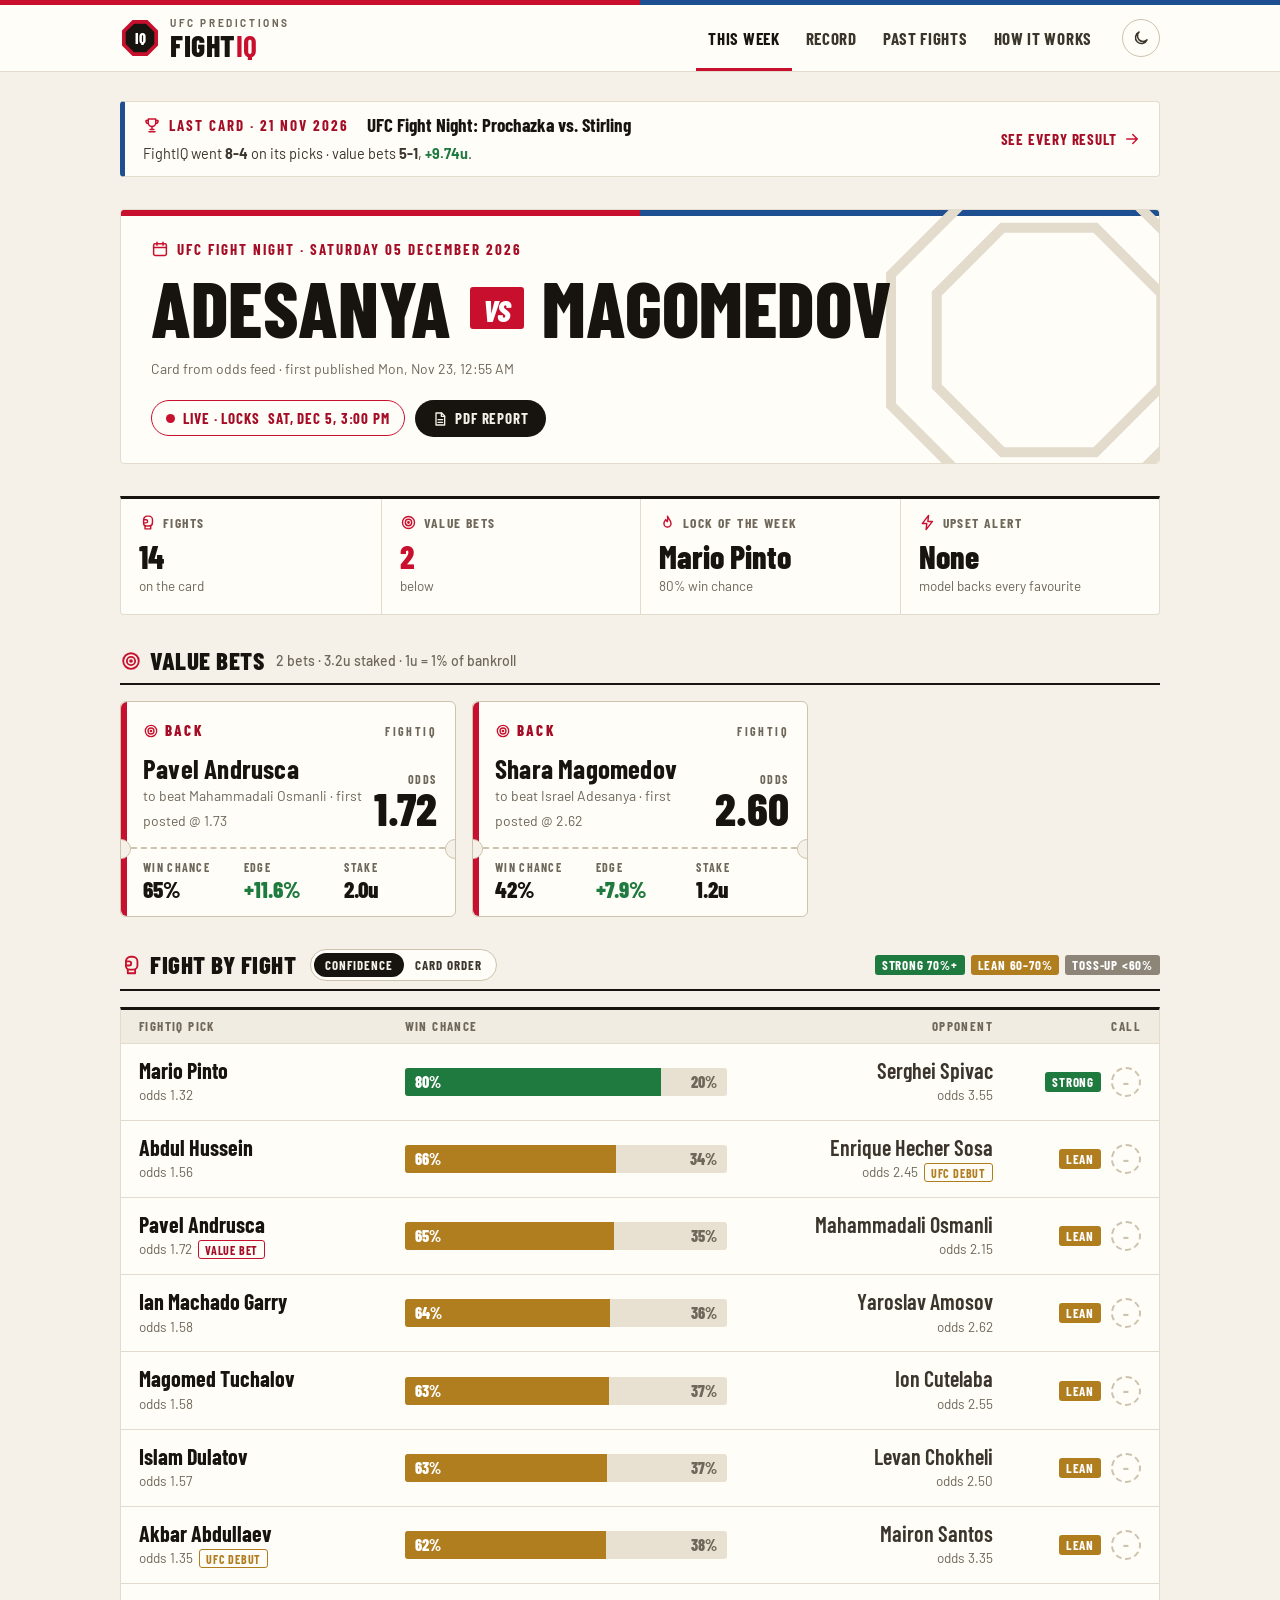
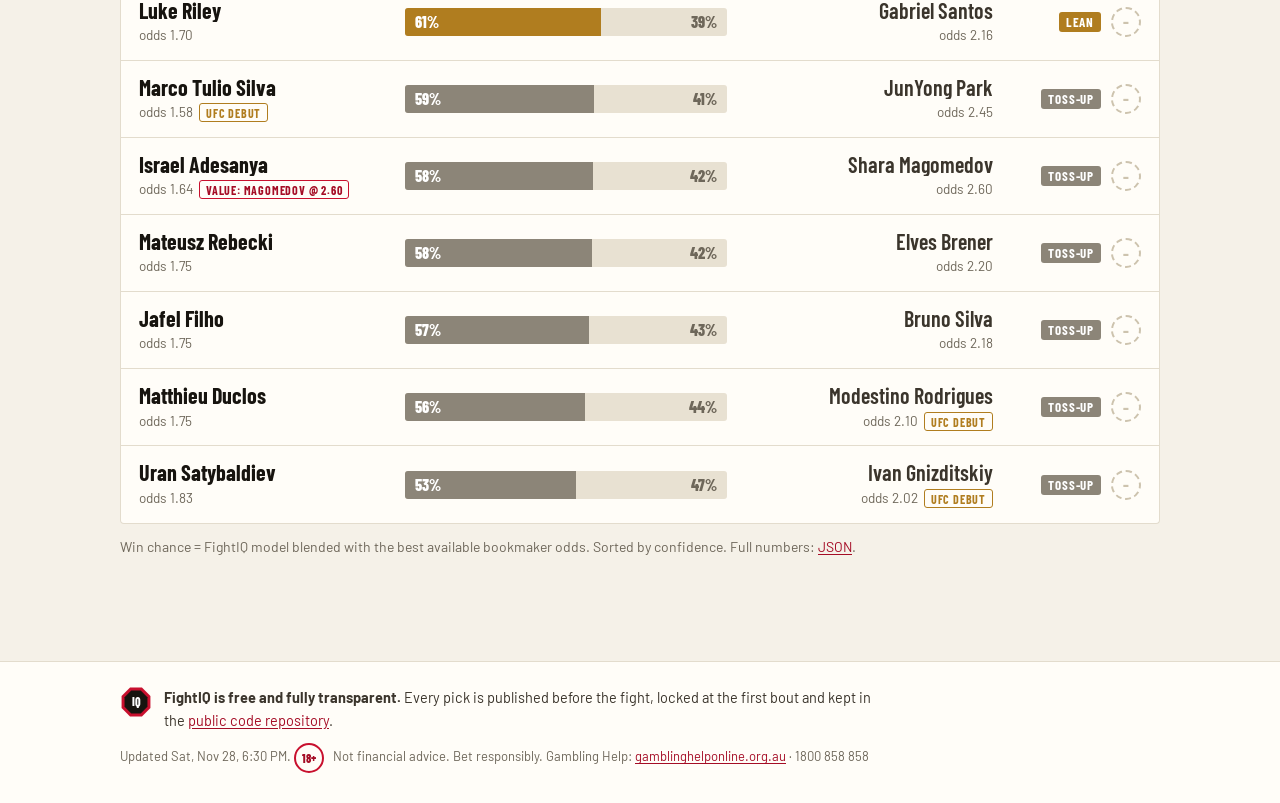
==== commit 2994c9d8: "FightIQ update 2026-11-28 18:30 UTC" ====
--- a/site/index.html
+++ b/site/index.html
@@ -36,10 +36,10 @@
 <section><h2><span class="ico"><svg viewBox="0 0 24 24" aria-hidden="true"><circle cx="12" cy="12" r="8.5"/><circle cx="12" cy="12" r="4.5"/><circle cx="12" cy="12" r="1" fill="currentColor"/></svg></span>Value bets<span class="h2-note">2 bets · 3.2u staked · 1u = 1% of bankroll</span></h2><div class="slips"><article class="slip">
   <div class="slip-top"><span class="stamp"><span class="ico"><svg viewBox="0 0 24 24" aria-hidden="true"><circle cx="12" cy="12" r="8.5"/><circle cx="12" cy="12" r="4.5"/><circle cx="12" cy="12" r="1" fill="currentColor"/></svg></span>Back</span><span class="slip-id">FightIQ</span></div>
   <div class="slip-main"><div><h3>Pavel Andrusca</h3><small>to beat Mahammadali Osmanli · first posted @ 1.73</small></div>
-  <div class="odds"><span>Odds</span><strong>1.71</strong></div></div>
+  <div class="odds"><span>Odds</span><strong>1.72</strong></div></div>
   <div class="perf" aria-hidden="true"></div>
   <dl class="slip-stats"><div><dt>Win chance</dt><dd>65%</dd></div>
-  <div><dt>Edge</dt><dd class="good">+11.9%</dd></div><div><dt>Stake</dt><dd>2.0u</dd></div></dl>
+  <div><dt>Edge</dt><dd class="good">+11.6%</dd></div><div><dt>Stake</dt><dd>2.0u</dd></div></dl>
 </article><article class="slip">
   <div class="slip-top"><span class="stamp"><span class="ico"><svg viewBox="0 0 24 24" aria-hidden="true"><circle cx="12" cy="12" r="8.5"/><circle cx="12" cy="12" r="4.5"/><circle cx="12" cy="12" r="1" fill="currentColor"/></svg></span>Back</span><span class="slip-id">FightIQ</span></div>
   <div class="slip-main"><div><h3>Shara Magomedov</h3><small>to beat Israel Adesanya · first posted @ 2.62</small></div>
@@ -63,10 +63,10 @@
   <div class="split" role="cell" data-tip="Abdul Hussein: 65.6% · model 66.4% · bookies 61.9%"><span class="seg lean" style="width:65.6%">66%</span><span class="seg opp">34%</span></div>
   <div class="corner opp" role="cell"><b>Enrique Hecher Sosa</b><small>odds 2.45<span class="tag">UFC debut</span></small></div>
   <div class="call" role="cell"><span class="tier lean">Lean</span><span class="res pending" title="Result not in yet">–</span></div>
-</div><div class="bout-row" role="row" data-card="10" data-p="0.6542">
-  <div class="corner pick" role="cell"><b>Pavel Andrusca</b><small>odds 1.71<span class="tag accent">Value bet</span></small></div>
-  <div class="split" role="cell" data-tip="Pavel Andrusca: 65.4% · model 78.2% · bookies 56.6%"><span class="seg lean" style="width:65.4%">65%</span><span class="seg opp">35%</span></div>
-  <div class="corner opp" role="cell"><b>Mahammadali Osmanli</b><small>odds 2.20</small></div>
+</div><div class="bout-row" role="row" data-card="10" data-p="0.6486">
+  <div class="corner pick" role="cell"><b>Pavel Andrusca</b><small>odds 1.72<span class="tag accent">Value bet</span></small></div>
+  <div class="split" role="cell" data-tip="Pavel Andrusca: 64.9% · model 78.2% · bookies 56.0%"><span class="seg lean" style="width:64.9%">65%</span><span class="seg opp">35%</span></div>
+  <div class="corner opp" role="cell"><b>Mahammadali Osmanli</b><small>odds 2.15</small></div>
   <div class="call" role="cell"><span class="tier lean">Lean</span><span class="res pending" title="Result not in yet">–</span></div>
 </div><div class="bout-row" role="row" data-card="2" data-p="0.6360">
   <div class="corner pick" role="cell"><b>Ian Machado Garry</b><small>odds 1.58<span class="slot">Co-main</span></small></div>
@@ -78,15 +78,15 @@
   <div class="split" role="cell" data-tip="Magomed Tuchalov: 63.4% · model 58.4% · bookies 62.2%"><span class="seg lean" style="width:63.4%">63%</span><span class="seg opp">37%</span></div>
   <div class="corner opp" role="cell"><b>Ion Cutelaba</b><small>odds 2.55</small></div>
   <div class="call" role="cell"><span class="tier lean">Lean</span><span class="res pending" title="Result not in yet">–</span></div>
-</div><div class="bout-row" role="row" data-card="5" data-p="0.6278">
-  <div class="corner pick" role="cell"><b>Akbar Abdullaev</b><small>odds 1.35<span class="tag">UFC debut</span></small></div>
-  <div class="split" role="cell" data-tip="Akbar Abdullaev: 62.8% · model 23.9% · bookies 73.0%"><span class="seg lean" style="width:62.8%">63%</span><span class="seg opp">37%</span></div>
-  <div class="corner opp" role="cell"><b>Mairon Santos</b><small>odds 3.50</small></div>
-  <div class="call" role="cell"><span class="tier lean">Lean</span><span class="res pending" title="Result not in yet">–</span></div>
 </div><div class="bout-row" role="row" data-card="4" data-p="0.6272">
   <div class="corner pick" role="cell"><b>Islam Dulatov</b><small>odds 1.57</small></div>
   <div class="split" role="cell" data-tip="Islam Dulatov: 62.7% · model 56.5% · bookies 62.1%"><span class="seg lean" style="width:62.7%">63%</span><span class="seg opp">37%</span></div>
   <div class="corner opp" role="cell"><b>Levan Chokheli</b><small>odds 2.50</small></div>
+  <div class="call" role="cell"><span class="tier lean">Lean</span><span class="res pending" title="Result not in yet">–</span></div>
+</div><div class="bout-row" role="row" data-card="5" data-p="0.6225">
+  <div class="corner pick" role="cell"><b>Akbar Abdullaev</b><small>odds 1.35<span class="tag">UFC debut</span></small></div>
+  <div class="split" role="cell" data-tip="Akbar Abdullaev: 62.3% · model 23.9% · bookies 72.5%"><span class="seg lean" style="width:62.3%">62%</span><span class="seg opp">38%</span></div>
+  <div class="corner opp" role="cell"><b>Mairon Santos</b><small>odds 3.35</small></div>
   <div class="call" role="cell"><span class="tier lean">Lean</span><span class="res pending" title="Result not in yet">–</span></div>
 </div><div class="bout-row" role="row" data-card="13" data-p="0.6069">
   <div class="corner pick" role="cell"><b>Luke Riley</b><small>odds 1.70</small></div>
@@ -132,7 +132,7 @@
   <div class="wrap foot-in">
     <div class="foot-brand"><svg class="logo" viewBox="0 0 40 40" aria-hidden="true"><polygon points="38.02,27.46 27.46,38.02 12.54,38.02 1.98,27.46 1.98,12.54 12.54,1.98 27.46,1.98 38.02,12.54" fill="#C8102E"/><polygon points="34.32,25.93 25.93,34.32 14.07,34.32 5.68,25.93 5.68,14.07 14.07,5.68 25.93,5.68 34.32,14.07" fill="#17140F"/><text x="20" y="25.6" text-anchor="middle" font-size="15" font-weight="800" fill="#fff" font-family="Barlow Condensed,Arial Narrow,Helvetica,sans-serif">IQ</text></svg><p><b>FightIQ is free and fully transparent.</b> Every pick is published before the fight,
     locked at the first bout and kept in the <a href="https://github.com/johnthewizwe23/FightIQ">public code repository</a>.</p></div>
-    <p class="foot-small">Updated <time datetime="2026-11-28T16:16:40+00:00">2026-11-28 16:16 UTC</time>. <span class="age">18+</span> Not financial advice. Bet responsibly. Gambling Help:
+    <p class="foot-small">Updated <time datetime="2026-11-28T18:30:10+00:00">2026-11-28 18:30 UTC</time>. <span class="age">18+</span> Not financial advice. Bet responsibly. Gambling Help:
     <a href="https://www.gamblinghelponline.org.au">gamblinghelponline.org.au</a> · 1800 858 858</p>
   </div>
 </footer>
